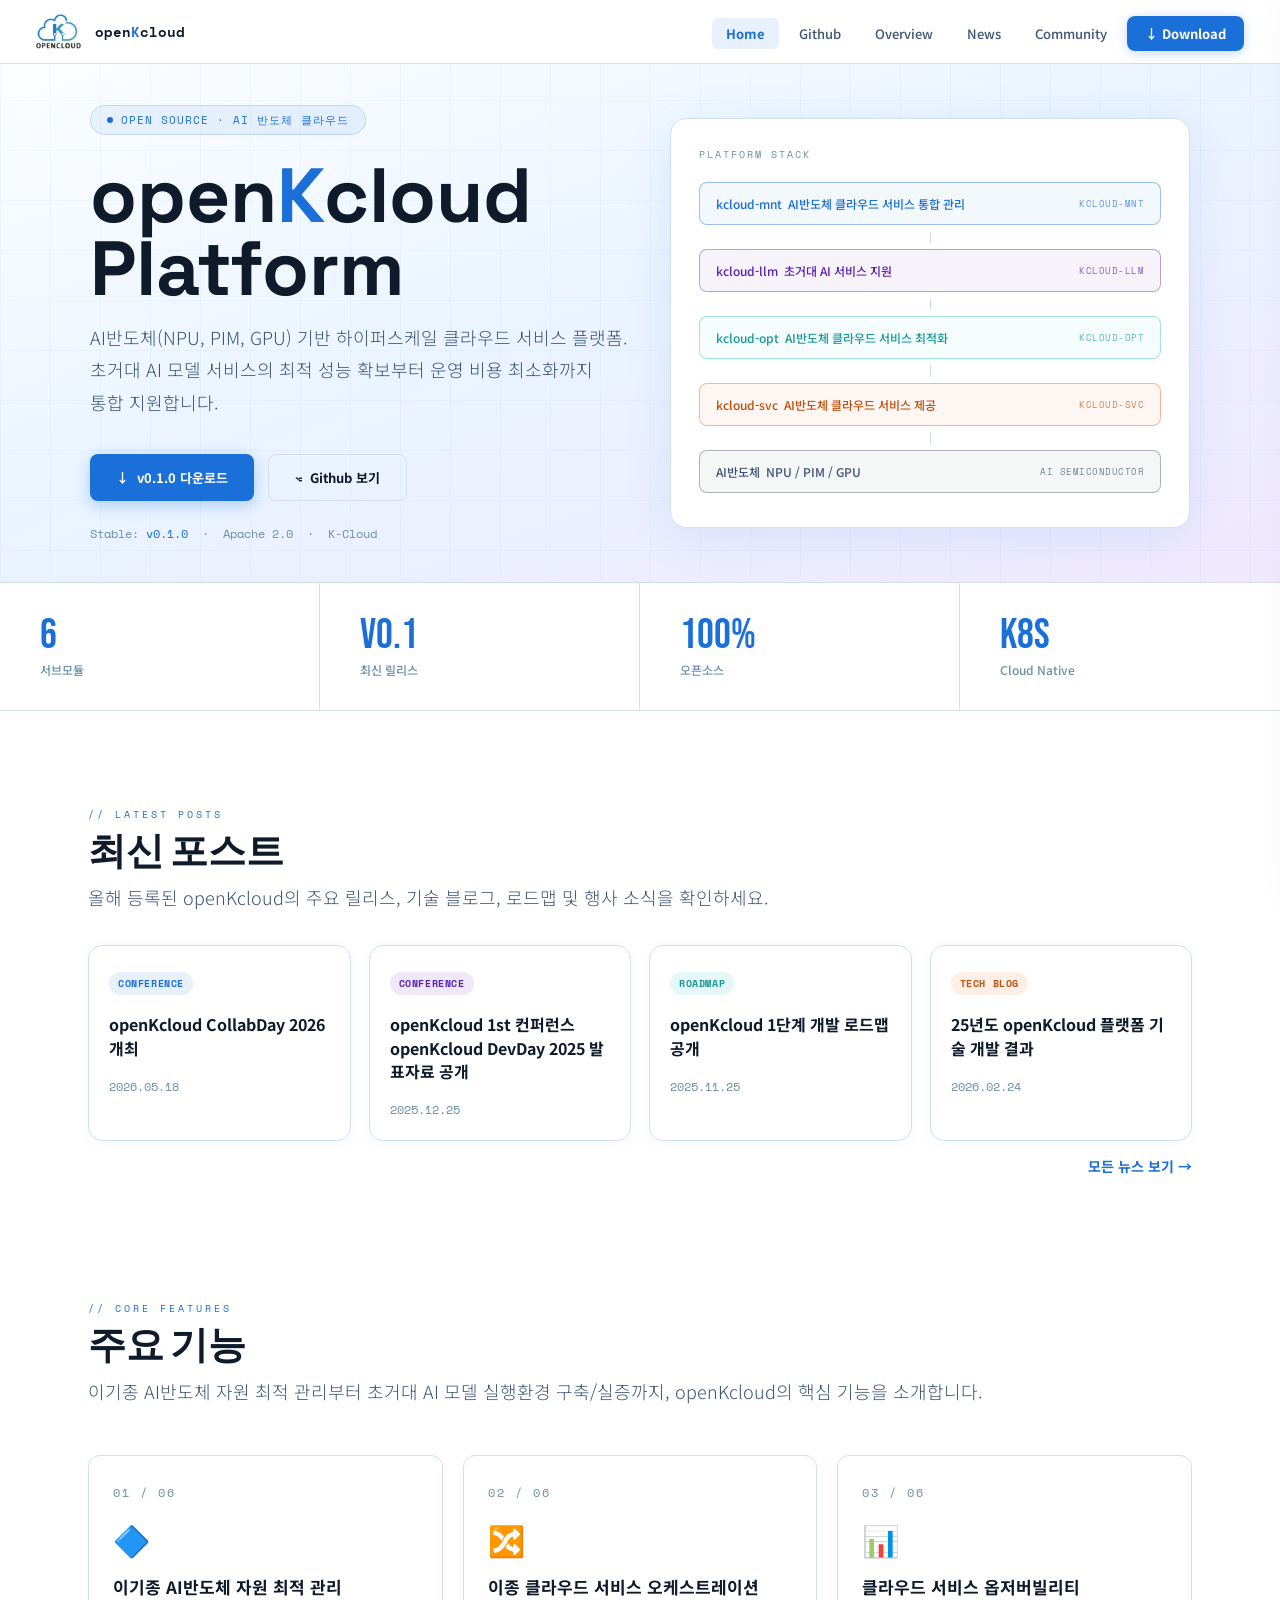
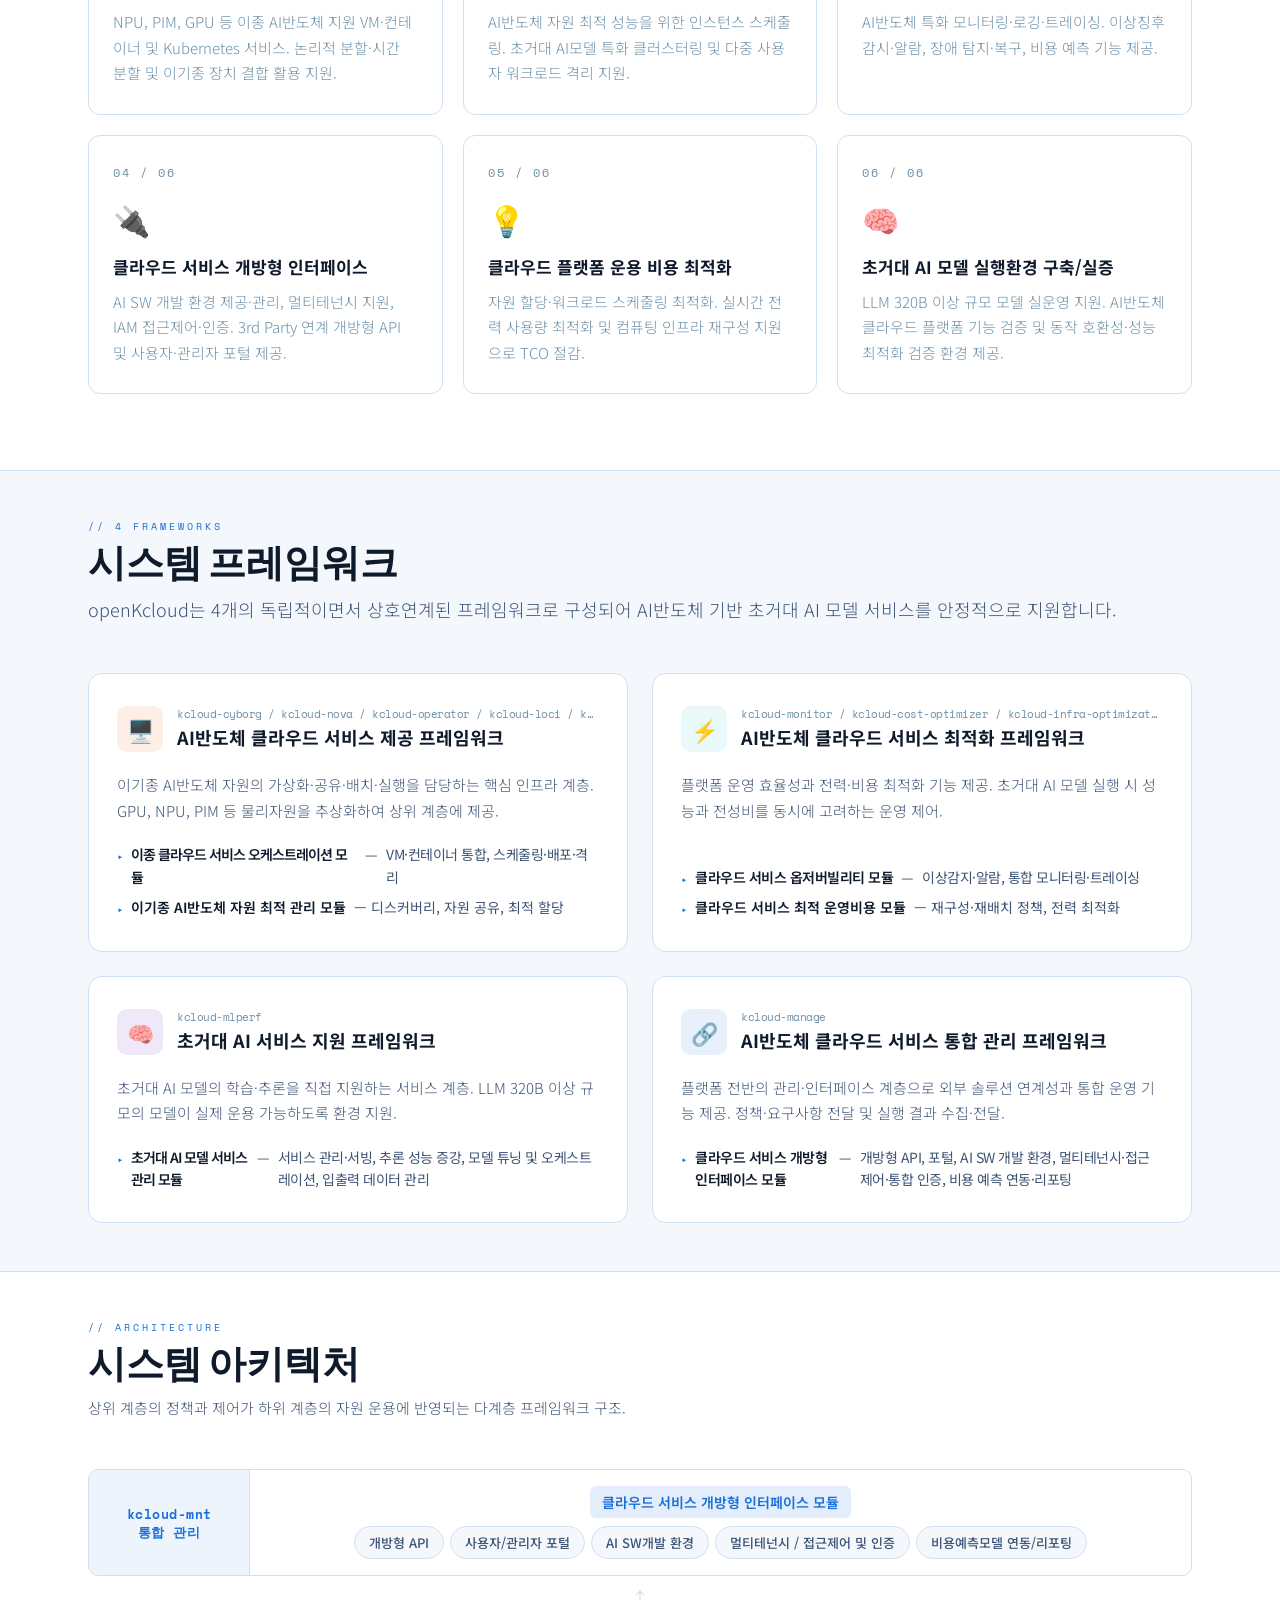
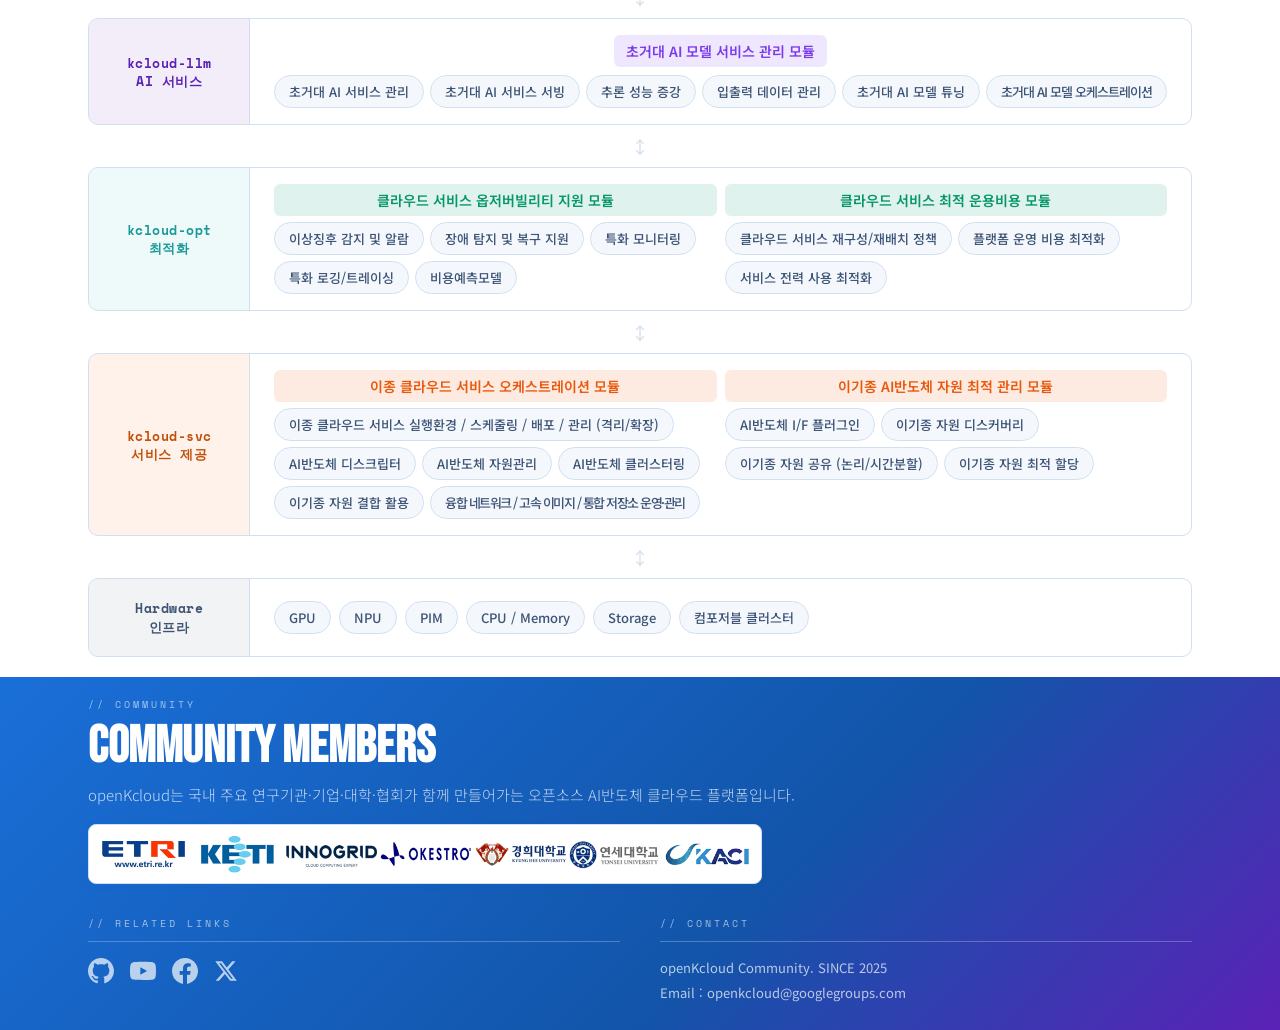
==== index1.html @ 0d25fdd2 "Update Home Latest NEWS" ====
<!DOCTYPE html>
<html lang="ko">
<head>
<meta charset="UTF-8">
<meta name="viewport" content="width=device-width, initial-scale=1.0">
<title>openKcloud Platform – AI반도체 클라우드 플랫폼</title>
<link href="https://fonts.googleapis.com/css2?family=Noto+Sans+KR:wght@300;400;500;700;900&family=Space+Mono:wght@400;700&family=Bebas+Neue&family=Space+Grotesk:wght@700;800&display=swap" rel="stylesheet">
<link rel="stylesheet" href="css/style.css">
</head>
<body>

<!-- NAV -->
<nav>
  <a href="#" class="nav-logo" onclick="showPage('home')">
    <img id="nav-logo-img" src="" alt="openKcloud" style="height:36px;">
    <span class="nav-logo-text" style="margin-left:4px;">open<span>K</span>cloud</span>
  </a>
  <ul class="nav-links">
    <li><a href="#" id="nav-home" class="active" onclick="showPage('home');return false;">Home</a></li>
    <li><a href="#" id="nav-github" onclick="showPage('github');return false;">Github</a></li>
    <li><a href="#" id="nav-overview" onclick="showPage('overview');return false;">Overview</a></li>
    <li><a href="#" id="nav-news" onclick="showPage('news');return false;">News</a></li>
    <li><a href="#" id="nav-community" onclick="showPage('community');return false;">Community</a></li>
    <li><a href="#" id="nav-download" class="nav-download" onclick="showPage('download');return false;">↓ Download</a></li>
  </ul>
</nav>

<!-- ═══════════════════════════════
     HOME PAGE
═══════════════════════════════ -->
<div id="page-home" class="page active">

  <!-- Hero -->
  <section class="hero">
    <div class="hero-inner">
      <div class="hero-content">
        <div class="hero-badge"><span class="badge-dot"></span> Open Source · AI 반도체 클라우드</div>
        <h1 class="hero-title">open<span class="hl">K</span>cloud<br>Platform</h1>
        <p class="hero-sub"><span style="white-space:nowrap;">AI반도체(NPU, PIM, GPU) 기반 하이퍼스케일 클라우드 서비스 플랫폼.</span> <span style="white-space:nowrap;">초거대 AI 모델 서비스의 최적 성능 확보부터 운영 비용 최소화까지</span><br>통합 지원합니다.</p>
        <div class="hero-btns">
          <a href="#" class="btn-primary" onclick="showPage('download');return false;">↓ &nbsp;v0.1.0 다운로드</a>
          <a href="https://github.com/openKcloud" target="_blank" rel="noopener" class="btn-outline">⌥ &nbsp;Github 보기</a>
        </div>
        <p class="hero-version">Stable: <span>v0.1.0</span> &nbsp;·&nbsp; Apache 2.0 &nbsp;·&nbsp; K-Cloud</p>
      </div>
      <div class="hero-visual">
        <div class="hero-diagram">
          <div class="diag-title">PLATFORM STACK</div>
          <div class="diag-layer layer-mnt"><span>kcloud-mnt &nbsp;AI반도체 클라우드 서비스 통합 관리</span><span class="layer-tag">KCLOUD-MNT</span></div>
          <div class="diag-arrow"></div>
          <div class="diag-layer layer-llm"><span>kcloud-llm &nbsp;초거대 AI 서비스 지원</span><span class="layer-tag">KCLOUD-LLM</span></div>
          <div class="diag-arrow"></div>
          <div class="diag-layer layer-opt"><span>kcloud-opt &nbsp;AI반도체 클라우드 서비스 최적화</span><span class="layer-tag">KCLOUD-OPT</span></div>
          <div class="diag-arrow"></div>
          <div class="diag-layer layer-svc"><span>kcloud-svc &nbsp;AI반도체 클라우드 서비스 제공</span><span class="layer-tag">KCLOUD-SVC</span></div>
          <div class="diag-arrow"></div>
          <div class="diag-layer layer-hw"><span>AI반도체 &nbsp;NPU / PIM / GPU</span><span class="layer-tag">AI SEMICONDUCTOR</span></div>
        </div>
      </div>
    </div>
  </section>

  <!-- Stats -->
  <div class="stats-row reveal">
    <div class="stat-cell"><div class="stat-num">6</div><div class="stat-label">서브모듈</div></div>
    <div class="stat-cell"><div class="stat-num">v0.1</div><div class="stat-label">최신 릴리스</div></div>
    <div class="stat-cell"><div class="stat-num">100%</div><div class="stat-label">오픈소스</div></div>
    <div class="stat-cell"><div class="stat-num">K8s</div><div class="stat-label">Cloud Native</div></div>
  </div>
  
 <!-- Latest Posts -->
  <section class="latest-posts-section reveal">
    <div class="section" style="max-width:1200px;margin:0 auto;">
      <span class="section-tag">// Latest Posts</span>
      <h2 class="section-title" style="font-size:clamp(28px,3vw,40px);">최신 포스트</h2>
      <p class="section-desc" style="font-size:18px;">
        올해 등록된 openKcloud의 주요 릴리스, 기술 블로그, 로드맵 및 행사 소식을 확인하세요.
      </p>

      <div class="latest-posts-grid">
        <a href="#" class="latest-post-card" onclick="showPage('news');openNewsDrawer('news-collabday-2026');return false;">
          <div class="latest-post-type release">CONFERENCE</div>
          <div class="latest-post-title">openKcloud CollabDay 2026 개최</div>
          <div class="latest-post-date">2026.05.18</div>
        </a>

        <a href="#" class="latest-post-card" onclick="showPage('news');openNewsDrawer('news-ecosystem-1');return false;">
          <div class="latest-post-type conference">CONFERENCE</div>
          <div class="latest-post-title">openKcloud 1st 컨퍼런스 openKcloud DevDay 2025 발표자료 공개</div>
          <div class="latest-post-date">2025.12.25</div>
        </a>

        <a href="#" class="latest-post-card" onclick="showPage('news');openNewsDrawer('news-roadmap-step1');return false;">
          <div class="latest-post-type roadmap">ROADMAP</div>
          <div class="latest-post-title">openKcloud 1단계 개발 로드맵 공개</div>
          <div class="latest-post-date">2025.11.25</div>
        </a>

        <a href="#" class="latest-post-card" onclick="showPage('news');openNewsDrawer('news-tech-blog');return false;">
          <div class="latest-post-type blog">TECH BLOG</div>
          <div class="latest-post-title">25년도 openKcloud 플랫폼 기술 개발 결과</div>
          <div class="latest-post-date">2026.02.24</div>
        </a>
      </div>

      <div class="latest-posts-more">
        <a href="#" onclick="showPage('news');return false;">모든 뉴스 보기 →</a>
      </div>
    </div>
  </section>

  <!-- Features -->
  <section style="background:#fff; padding:28px 0;">
    <div class="section reveal" style="max-width:1200px;margin:0 auto;">
      <span class="section-tag">// Core Features</span>
      <h2 class="section-title" style="font-size:clamp(28px,3vw,40px);">주요 기능</h2>
      <p class="section-desc" style="font-size:18px;">이기종 AI반도체 자원 최적 관리부터 초거대 AI 모델 실행환경 구축/실증까지, openKcloud의 핵심 기능을 소개합니다.</p>
      <div class="features-grid">
        <div class="feat-card blue">
          <div class="feat-num">01 / 06</div>
          <div class="feat-icon">🔷</div>
          <div class="feat-title">이기종 AI반도체 자원 최적 관리</div>
          <div class="feat-desc">NPU, PIM, GPU 등 이종 AI반도체 지원 VM·컨테이너 및 Kubernetes 서비스. 논리적 분할·시간 분할 및 이기종 장치 결합 활용 지원.</div>
        </div>
        <div class="feat-card purple">
          <div class="feat-num">02 / 06</div>
          <div class="feat-icon">🔀</div>
          <div class="feat-title">이종 클라우드 서비스 오케스트레이션</div>
          <div class="feat-desc">AI반도체 자원 최적 성능을 위한 인스턴스 스케줄링. 초거대 AI모델 특화 클러스터링 및 다중 사용자 워크로드 격리 지원.</div>
        </div>
        <div class="feat-card teal">
          <div class="feat-num">03 / 06</div>
          <div class="feat-icon">📊</div>
          <div class="feat-title">클라우드 서비스 옵저버빌리티</div>
          <div class="feat-desc">AI반도체 특화 모니터링·로깅·트레이싱. 이상징후 감시·알람, 장애 탐지·복구, 비용 예측 기능 제공.</div>
        </div>
        <div class="feat-card orange">
          <div class="feat-num">04 / 06</div>
          <div class="feat-icon">🔌</div>
          <div class="feat-title">클라우드 서비스 개방형 인터페이스</div>
          <div class="feat-desc">AI SW 개발 환경 제공·관리, 멀티테넌시 지원, IAM 접근제어·인증. 3rd Party 연계 개방형 API 및 사용자·관리자 포털 제공.</div>
        </div>
        <div class="feat-card green">
          <div class="feat-num">05 / 06</div>
          <div class="feat-icon">💡</div>
          <div class="feat-title">클라우드 플랫폼 운용 비용 최적화</div>
          <div class="feat-desc">자원 할당·워크로드 스케줄링 최적화. 실시간 전력 사용량 최적화 및 컴퓨팅 인프라 재구성 지원으로 TCO 절감.</div>
        </div>
        <div class="feat-card indigo">
          <div class="feat-num">06 / 06</div>
          <div class="feat-icon">🧠</div>
          <div class="feat-title">초거대 AI 모델 실행환경 구축/실증</div>
          <div class="feat-desc">LLM 320B 이상 규모 모델 실운영 지원. AI반도체 클라우드 플랫폼 기능 검증 및 동작 호환성·성능 최적화 검증 환경 제공.</div>
        </div>
      </div>
    </div>
  </section>

  <!-- Frameworks -->
  <section class="frameworks-section">
    <div class="frameworks-inner">
      <div class="reveal">
        <span class="section-tag">// 4 Frameworks</span>
        <h2 class="section-title" style="font-size:clamp(28px,3vw,40px);">시스템 프레임워크</h2>
        <p class="section-desc" style="font-size:18px;">openKcloud는 4개의 독립적이면서 상호연계된 프레임워크로 구성되어 AI반도체 기반 초거대 AI 모델 서비스를 안정적으로 지원합니다.</p>
      </div>
      <div class="frameworks-grid reveal">
        <div class="fw-card">
          <div class="fw-header">
            <div class="fw-icon-wrap fw-icon-orange">🖥️</div>
            <div>
              <div class="fw-key">kcloud-cyborg / kcloud-nova / kcloud-operator / kcloud-loci / kcloud-requirements</div>
              <div class="fw-title">AI반도체 클라우드 서비스 제공 프레임워크</div>
            </div>
          </div>
          <p class="fw-desc">이기종 AI반도체 자원의 가상화·공유·배치·실행을 담당하는 핵심 인프라 계층. GPU, NPU, PIM 등 물리자원을 추상화하여 상위 계층에 제공.</p>
          <ul class="fw-modules">
            <li><strong style="letter-spacing:-1px;">이종 클라우드 서비스 오케스트레이션 모듈</strong> — <span style="letter-spacing:-0.5px;">VM·컨테이너 통합, 스케줄링·배포·격리</span></li>
            <li><strong>이기종 AI반도체 자원 최적 관리 모듈</strong> — 디스커버리, 자원 공유, 최적 할당</li>
          </ul>
        </div>
        <div class="fw-card">
          <div class="fw-header">
            <div class="fw-icon-wrap fw-icon-teal">⚡</div>
            <div>
              <div class="fw-key">kcloud-monitor / kcloud-cost-optimizer / kcloud-infra-optimization / kcloud-cost-scheduler / kcloud-cost-estimator</div>
              <div class="fw-title">AI반도체 클라우드 서비스 최적화 프레임워크</div>
            </div>
          </div>
          <p class="fw-desc">플랫폼 운영 효율성과 전력·비용 최적화 기능 제공. 초거대 AI 모델 실행 시 성능과 전성비를 동시에 고려하는 운영 제어.</p>
          <ul class="fw-modules">
            <li><strong style="letter-spacing:-0.5px;">클라우드 서비스 옵저버빌리티 모듈</strong> — <span style="letter-spacing:-0.5px;">이상감지·알람, 통합 모니터링·트레이싱</span></li>
            <li><strong>클라우드 서비스 최적 운영비용 모듈</strong> — 재구성·재배치 정책, 전력 최적화</li>
          </ul>
        </div>
        <div class="fw-card">
          <div class="fw-header">
            <div class="fw-icon-wrap fw-icon-purple">🧠</div>
            <div>
              <div class="fw-key">kcloud-mlperf</div>
              <div class="fw-title">초거대 AI 서비스 지원 프레임워크</div>
            </div>
          </div>
          <p class="fw-desc">초거대 AI 모델의 학습·추론을 직접 지원하는 서비스 계층. LLM 320B 이상 규모의 모델이 실제 운용 가능하도록 환경 지원.</p>
          <ul class="fw-modules">
            <li><strong style="letter-spacing:-1px;">초거대 AI 모델 서비스 관리 모듈</strong> — <span style="letter-spacing:-0.5px;">서비스 관리·서빙, 추론 성능 증강, 모델 튜닝 및 오케스트레이션, 입출력 데이터 관리</span></li>
          </ul>
        </div>
        <div class="fw-card">
          <div class="fw-header">
            <div class="fw-icon-wrap fw-icon-blue">🔗</div>
            <div>
              <div class="fw-key">kcloud-manage</div>
              <div class="fw-title">AI반도체 클라우드 서비스 통합 관리 프레임워크</div>
            </div>
          </div>
          <p class="fw-desc">플랫폼 전반의 관리·인터페이스 계층으로 외부 솔루션 연계성과 통합 운영 기능 제공. 정책·요구사항 전달 및 실행 결과 수집·전달.</p>
          <ul class="fw-modules">
            <li><strong style="letter-spacing:-0.5px;">클라우드 서비스 개방형 인터페이스 모듈</strong> — <span style="letter-spacing:-0.5px;">개방형 API, 포털, AI SW 개발 환경, 멀티테넌시·접근 제어·통합 인증, 비용 예측 연동·리포팅</span></li>
          </ul>
        </div>
      </div>
    </div>
  </section>

  <!-- Architecture -->
  <section class="arch-section">
    <div class="arch-inner">
      <div class="reveal">
        <span class="section-tag">// Architecture</span>
        <h2 class="section-title" style="font-size:clamp(28px,3vw,40px);">시스템 아키텍처</h2>
        <p class="section-desc">상위 계층의 정책과 제어가 하위 계층의 자원 운용에 반영되는 다계층 프레임워크 구조.</p>
      </div>
      <div class="arch-flow reveal">

        <!-- kcloud-mnt -->
        <div class="arch-tier">
          <div class="arch-tier-label tier-mnt">kcloud-mnt<br>통합 관리</div>
          <div class="arch-tier-body" style="flex-direction:column; gap:8px;">
            <div style="background:rgba(26,111,216,0.12);border-radius:6px;padding:6px 12px;font-size:14px;font-weight:600;color:var(--primary);text-align:center;">클라우드 서비스 개방형 인터페이스 모듈</div>
            <div style="display:flex;flex-wrap:wrap;gap:6px;">
              <span class="arch-chip">개방형 API</span>
              <span class="arch-chip">사용자/관리자 포털</span>
              <span class="arch-chip">AI SW개발 환경</span>
              <span class="arch-chip">멀티테넌시 / 접근제어 및 인증</span>
              <span class="arch-chip">비용예측모델 연동/리포팅</span>
            </div>
          </div>
        </div>
        <div class="arch-arrow">↕</div>

        <!-- kcloud-llm -->
        <div class="arch-tier">
          <div class="arch-tier-label tier-llm">kcloud-llm<br>AI 서비스</div>
          <div class="arch-tier-body" style="flex-direction:column; gap:8px;">
            <div style="background:rgba(124,58,237,0.12);border-radius:6px;padding:6px 12px;font-size:14px;font-weight:600;color:#7c3aed;text-align:center;">초거대 AI 모델 서비스 관리 모듈</div>
            <div style="display:flex;flex-wrap:wrap;gap:6px;">
              <span class="arch-chip">초거대 AI 서비스 관리</span>
              <span class="arch-chip">초거대 AI 서비스 서빙</span>
              <span class="arch-chip">추론 성능 증강</span>
              <span class="arch-chip">입출력 데이터 관리</span>
              <span class="arch-chip">초거대 AI 모델 튜닝</span>
              <span class="arch-chip" style="letter-spacing:-1px;">초거대 AI 모델 오케스트레이션</span>
            </div>
          </div>
        </div>
        <div class="arch-arrow">↕</div>

        <!-- kcloud-opt -->
        <div class="arch-tier">
          <div class="arch-tier-label tier-opt">kcloud-opt<br>최적화</div>
          <div class="arch-tier-body" style="flex-direction:column; gap:8px;">
            <div style="display:flex;gap:8px;width:100%;">
              <div style="flex:1;display:flex;flex-direction:column;gap:6px;">
                <div style="background:rgba(5,150,105,0.12);border-radius:6px;padding:6px 12px;font-size:14px;font-weight:600;color:#059669;text-align:center;">클라우드 서비스 옵저버빌리티 지원 모듈</div>
                <div style="display:flex;flex-wrap:wrap;gap:6px;">
                  <span class="arch-chip">이상징후 감지 및 알람</span>
                  <span class="arch-chip">장애 탐지 및 복구 지원</span>
                  <span class="arch-chip">특화 모니터링</span>
                  <span class="arch-chip">특화 로깅/트레이싱</span>
                  <span class="arch-chip">비용예측모델</span>
                </div>
              </div>
              <div style="flex:1;display:flex;flex-direction:column;gap:6px;">
                <div style="background:rgba(5,150,105,0.12);border-radius:6px;padding:6px 12px;font-size:14px;font-weight:600;color:#059669;text-align:center;">클라우드 서비스 최적 운용비용 모듈</div>
                <div style="display:flex;flex-wrap:wrap;gap:6px;">
                  <span class="arch-chip">클라우드 서비스 재구성/재배치 정책</span>
                  <span class="arch-chip">플랫폼 운영 비용 최적화</span>
                  <span class="arch-chip">서비스 전력 사용 최적화</span>
                </div>
              </div>
            </div>
          </div>
        </div>
        <div class="arch-arrow">↕</div>

        <!-- kcloud-svc -->
        <div class="arch-tier">
          <div class="arch-tier-label tier-svc">kcloud-svc<br>서비스 제공</div>
          <div class="arch-tier-body" style="flex-direction:column; gap:8px;">
            <div style="display:flex;gap:8px;width:100%;">
              <div style="flex:1;display:flex;flex-direction:column;gap:6px;">
                <div style="background:rgba(234,88,12,0.12);border-radius:6px;padding:6px 12px;font-size:14px;font-weight:600;color:#ea580c;text-align:center;">이종 클라우드 서비스 오케스트레이션 모듈</div>
                <div style="display:flex;flex-wrap:wrap;gap:6px;">
                  <span class="arch-chip">이종 클라우드 서비스 실행환경 / 스케줄링 / 배포 / 관리 (격리/확장)</span>
                  <span class="arch-chip">AI반도체 디스크립터</span>
                  <span class="arch-chip">AI반도체 자원관리</span>
                  <span class="arch-chip">AI반도체 클러스터링</span>
                  <span class="arch-chip">이기종 자원 결합 활용</span>
                  <span class="arch-chip" style="letter-spacing:-1.5px;">융합 네트워크 / 고속 이미지 / 통합 저장소 운영·관리</span>
                </div>
              </div>
              <div style="flex:1;display:flex;flex-direction:column;gap:6px;">
                <div style="background:rgba(234,88,12,0.12);border-radius:6px;padding:6px 12px;font-size:14px;font-weight:600;color:#ea580c;text-align:center;">이기종 AI반도체 자원 최적 관리 모듈</div>
                <div style="display:flex;flex-wrap:wrap;gap:6px;">
                  <span class="arch-chip">AI반도체 I/F 플러그인</span>
                  <span class="arch-chip">이기종 자원 디스커버리</span>
                  <span class="arch-chip">이기종 자원 공유 (논리/시간분할)</span>
                  <span class="arch-chip">이기종 자원 최적 할당</span>
                </div>
              </div>
            </div>
          </div>
        </div>
        <div class="arch-arrow">↕</div>

        <!-- Hardware -->
        <div class="arch-tier">
          <div class="arch-tier-label tier-hw">Hardware<br>인프라</div>
          <div class="arch-tier-body">
            <span class="arch-chip">GPU</span><span class="arch-chip">NPU</span>
            <span class="arch-chip">PIM</span><span class="arch-chip">CPU / Memory</span>
            <span class="arch-chip">Storage</span><span class="arch-chip">컴포저블 클러스터</span>
          </div>
        </div>

      </div>
    </div>
  </section>

  <!-- Scope -->
  <section class="scope-section">
    <div class="scope-inner">
      <div class="reveal">
        <span class="section-tag">// Community</span>
        <h2 class="section-title" style="color:#fff;">COMMUNITY MEMBERS</h2>
        <p class="section-desc" style="white-space:nowrap;">openKcloud는 국내 주요 연구기관·기업·대학·협회가 함께 만들어가는 오픈소스 AI반도체 클라우드 플랫폼입니다.</p>
      </div>
      <div class="reveal" style="margin-top:16px;display:grid;grid-template-columns:repeat(4,1fr);gap:20px;">
        <div style="background:#fff;border:1px solid var(--border);border-radius:8px;padding:4px 8px;box-shadow:0 1px 8px rgba(26,111,216,0.05);display:flex;align-items:center;justify-content:center;height:60px;">
          <img src="images/logo2.png" style="height:40px;width:auto;object-fit:contain;">
        </div> 
      </div>

      <!-- Related Links & Contact -->
      <div class="reveal" style="margin-top:16px;display:grid;grid-template-columns:1fr 1fr;gap:40px;padding-top:16px;">
        <!-- Related Links -->
        <div>
          <div style="font-family:'Space Mono',monospace;font-size:10px;font-weight:400;color:rgba(255,255,255,0.6);letter-spacing:3px;text-transform:uppercase;margin-bottom:12px;padding-bottom:10px;border-bottom:1px solid rgba(255,255,255,0.25);">// Related Links</div>
          <div style="display:flex;gap:16px;margin-top:16px;align-items:center;">
            <!-- GitHub -->
            <a href="https://github.com/openKcloud" target="_blank" style="color:rgba(255,255,255,0.7);transition:color 0.2s;" onmouseover="this.style.color='#fff'" onmouseout="this.style.color='rgba(255,255,255,0.7)'">
              <svg width="26" height="26" viewBox="0 0 24 24" fill="currentColor"><path d="M12 0C5.37 0 0 5.37 0 12c0 5.31 3.435 9.795 8.205 11.385.6.105.825-.255.825-.57 0-.285-.015-1.23-.015-2.235-3.015.555-3.795-.735-4.035-1.41-.135-.345-.72-1.41-1.23-1.695-.42-.225-1.02-.78-.015-.795.945-.015 1.62.87 1.845 1.23 1.08 1.815 2.805 1.305 3.495.99.105-.78.42-1.305.765-1.605-2.67-.3-5.46-1.335-5.46-5.925 0-1.305.465-2.385 1.23-3.225-.12-.3-.54-1.53.12-3.18 0 0 1.005-.315 3.3 1.23.96-.27 1.98-.405 3-.405s2.04.135 3 .405c2.295-1.56 3.3-1.23 3.3-1.23.66 1.65.24 2.88.12 3.18.765.84 1.23 1.905 1.23 3.225 0 4.605-2.805 5.625-5.475 5.925.435.375.81 1.095.81 2.22 0 1.605-.015 2.895-.015 3.3 0 .315.225.69.825.57A12.02 12.02 0 0024 12c0-6.63-5.37-12-12-12z"/></svg>
            </a>
            <!-- YouTube -->
            <a href="https://www.youtube.com/@openKcloud" target="_blank" style="color:rgba(255,255,255,0.7);transition:color 0.2s;" onmouseover="this.style.color='#fff'" onmouseout="this.style.color='rgba(255,255,255,0.7)'">
              <svg width="26" height="26" viewBox="0 0 24 24" fill="currentColor"><path d="M23.498 6.186a3.016 3.016 0 00-2.122-2.136C19.505 3.545 12 3.545 12 3.545s-7.505 0-9.377.505A3.017 3.017 0 00.502 6.186C0 8.07 0 12 0 12s0 3.93.502 5.814a3.016 3.016 0 002.122 2.136c1.871.505 9.376.505 9.376.505s7.505 0 9.377-.505a3.015 3.015 0 002.122-2.136C24 15.93 24 12 24 12s0-3.93-.502-5.814zM9.545 15.568V8.432L15.818 12l-6.273 3.568z"/></svg>
            </a>
            <!-- Facebook -->
            <a href="https://www.facebook.com" target="_blank" style="color:rgba(255,255,255,0.7);transition:color 0.2s;" onmouseover="this.style.color='#fff'" onmouseout="this.style.color='rgba(255,255,255,0.7)'">
              <svg width="26" height="26" viewBox="0 0 24 24" fill="currentColor"><path d="M24 12.073c0-6.627-5.373-12-12-12s-12 5.373-12 12c0 5.99 4.388 10.954 10.125 11.854v-8.385H7.078v-3.47h3.047V9.43c0-3.007 1.792-4.669 4.533-4.669 1.312 0 2.686.235 2.686.235v2.953H15.83c-1.491 0-1.956.925-1.956 1.874v2.25h3.328l-.532 3.47h-2.796v8.385C19.612 23.027 24 18.062 24 12.073z"/></svg>
            </a>
            <!-- Twitter/X -->
            <a href="https://twitter.com" target="_blank" style="color:rgba(255,255,255,0.7);transition:color 0.2s;" onmouseover="this.style.color='#fff'" onmouseout="this.style.color='rgba(255,255,255,0.7)'">
              <svg width="24" height="24" viewBox="0 0 24 24" fill="currentColor"><path d="M18.244 2.25h3.308l-7.227 8.26 8.502 11.24H16.17l-5.214-6.817L4.99 21.75H1.68l7.73-8.835L1.254 2.25H8.08l4.713 6.231zm-1.161 17.52h1.833L7.084 4.126H5.117z"/></svg>
            </a>
            <!-- Slack -->
            <!--
            <a href="https://www.slack.com" target="_blank" style="color:rgba(255,255,255,0.7);transition:color 0.2s;" onmouseover="this.style.color='#fff'" onmouseout="this.style.color='rgba(255,255,255,0.7)'">
              <svg width="26" height="26" viewBox="0 0 24 24" fill="currentColor"><path d="M5.042 15.165a2.528 2.528 0 01-2.52 2.523A2.528 2.528 0 010 15.165a2.527 2.527 0 012.522-2.52h2.52v2.52zM6.313 15.165a2.527 2.527 0 012.521-2.52 2.527 2.527 0 012.521 2.52v6.313A2.528 2.528 0 018.834 24a2.528 2.528 0 01-2.521-2.522v-6.313zM8.834 5.042a2.528 2.528 0 01-2.521-2.52A2.528 2.528 0 018.834 0a2.528 2.528 0 012.521 2.522v2.52H8.834zM8.834 6.313a2.528 2.528 0 012.521 2.521 2.528 2.528 0 01-2.521 2.521H2.522A2.528 2.528 0 010 8.834a2.528 2.528 0 012.522-2.521h6.312zM18.956 8.834a2.528 2.528 0 012.522-2.521A2.528 2.528 0 0124 8.834a2.528 2.528 0 01-2.522 2.521h-2.522V8.834zM17.688 8.834a2.528 2.528 0 01-2.523 2.521 2.527 2.527 0 01-2.52-2.521V2.522A2.527 2.527 0 0115.165 0a2.528 2.528 0 012.523 2.522v6.312zM15.165 18.956a2.528 2.528 0 012.523 2.522A2.528 2.528 0 0115.165 24a2.527 2.527 0 01-2.52-2.522v-2.522h2.52zM15.165 17.688a2.527 2.527 0 01-2.52-2.523 2.526 2.526 0 012.52-2.52h6.313A2.527 2.527 0 0124 15.165a2.528 2.528 0 01-2.522 2.523h-6.313z"/></svg>
            </a>
            -->
          </div>
        </div>
        <!-- Contact -->
        <div>
          <div style="font-family:'Space Mono',monospace;font-size:10px;font-weight:400;color:rgba(255,255,255,0.6);letter-spacing:3px;text-transform:uppercase;margin-bottom:12px;padding-bottom:10px;border-bottom:1px solid rgba(255,255,255,0.25);">// Contact</div>
          <div style="margin-top:16px;display:flex;flex-direction:column;gap:6px;">
            <div style="font-size:13px;color:rgba(255,255,255,0.7);">openKcloud Community. SINCE 2025</div>
            <div style="font-size:13px;color:rgba(255,255,255,0.7);">Email : <a href="mailto:openkcloud@googlegroups.com" style="color:rgba(255,255,255,0.7);text-decoration:none;transition:color 0.2s;" onmouseover="this.style.color='#fff'" onmouseout="this.style.color='rgba(255,255,255,0.7)'">openkcloud@googlegroups.com</a></div>
          </div>
        </div>
      </div>

    </div>
  </section>

</div><!-- /page-home -->


<!-- ═══════════════════════════════
     OVERVIEW PAGE
═══════════════════════════════ -->
<div id="page-overview" class="page">
  <div class="docs-layout">
    <!-- Sidebar -->
    <aside class="docs-sidebar">
      <div class="sidebar-ver">
        <span class="sidebar-ver-label">DOCS VERSION</span>
        <span class="ver-pill">v0.1.0</span>
      </div>
      <div class="nav-group">
        <div class="nav-group-hdr" onclick="toggleGroup(this)">🚀 시작하기<span class="chevron">▾</span></div>
        <div class="nav-group-items" style="max-height:300px">
          <a class="nav-item active" onclick="setDoc(this,'doc-intro')">소개</a>
        <!--
          <a class="nav-item" onclick="setDoc(this,'doc-install')">설치 <span class="item-badge badge-new ml">GUIDE</span></a>
          <a class="nav-item" onclick="setDoc(this,'doc-quick')">빠른 실행</a>
        -->  
          <a class="nav-item" onclick="setDoc(this,'doc-release')">릴리스 노트 </a> 
          <!-- <span class="item-badge badge-new">NEW</span></a> -->
        </div>
      </div>
      <div class="nav-divider"></div>
      <div class="nav-group">
        <div class="nav-group-hdr" onclick="toggleGroup(this)">🏗️ 아키텍처<span class="chevron">▾</span></div>
        <div class="nav-group-items" style="max-height:300px">
          <a class="nav-item" onclick="setDoc(this,'doc-arch')">전체 구조</a>
          <a class="nav-item" onclick="setDoc(this,'doc-platform-layer')">플랫폼 레이어</a>          
        <!--  
          <a class="nav-item" onclick="setDoc(this,'doc-deploy')">배포 모델</a>
          <a class="nav-item" onclick="setDoc(this,'doc-network')">네트워크 구성</a>
        -->
        </div>
      </div>
      <div class="nav-divider"></div>
      <div class="nav-group">
        <div class="nav-group-hdr" onclick="toggleGroup(this)">🔷 클라우드 서비스 제공<span class="chevron">▾</span></div>
        <div class="nav-group-items" style="max-height:300px">
          <a class="nav-item" onclick="setDoc(this,'doc-kcloud-svc')">kcloud-svc 개요</a>
        <!--  
          <a class="nav-item" onclick="setDoc(this,'doc-kcloud-svc')">AI반도체 드라이버</a>
          <a class="nav-item" onclick="setDoc(this,'doc-kcloud-svc')">kcloud-operator <span class="item-badge badge-new">NEW</span></a>
          <a class="nav-item" onclick="setDoc(this,'doc-kcloud-svc')">kcloud-cyborg</a>
        -->
        </div>
      </div>
      <div class="nav-divider"></div>
      <div class="nav-group">
        <div class="nav-group-hdr" onclick="toggleGroup(this)">⚡ 서비스 최적화 운용<span class="chevron">▾</span></div>
        <div class="nav-group-items" style="max-height:300px">
          <a class="nav-item" onclick="setDoc(this,'doc-kcloud-opt')">kcloud-opt 개요</a>
          <!--
          <a class="nav-sub" onclick="setDoc(this,'doc-kcloud-opt')">kcloud-cost-optimizer</a>
          <a class="nav-sub" onclick="setDoc(this,'doc-kcloud-opt')">모니터링 &amp; 옵저버빌리티</a>
          <a class="nav-sub" onclick="setDoc(this,'doc-kcloud-opt')">Prometheus 연동</a>
          <a class="nav-sub" onclick="setDoc(this,'doc-kcloud-opt')">Grafana 대시보드</a>
          -->
        </div>
      </div>
      <div class="nav-divider"></div>
      <div class="nav-group">
        <div class="nav-group-hdr" onclick="toggleGroup(this)">🧠 초거대 AI 모델 서비스<span class="chevron">▾</span></div>
        <div class="nav-group-items" style="max-height:300px">
          <a class="nav-item" onclick="setDoc(this,'doc-kcloud-llm')">kcloud-llm 개요</a>
          <!--
          <a class="nav-sub" onclick="setDoc(this,'doc-kcloud-llm')">MLPerf 벤치마크</a>
          <a class="nav-sub" onclick="setDoc(this,'doc-kcloud-llm')">성능 측정 파이프라인 <span class="item-badge badge-wip">WIP</span></a>
          <a class="nav-sub" onclick="setDoc(this,'doc-kcloud-llm')">kcloud-cyborg 연동</a>
        -->
        </div>
      </div>
      <div class="nav-divider"></div>
      <div class="nav-group">
        <div class="nav-group-hdr" onclick="toggleGroup(this)">📊 서비스 통합 관리<span class="chevron">▾</span></div>
        <div class="nav-group-items" style="max-height:300px">
          <a class="nav-item" onclick="setDoc(this,'doc-kcloud-mnt')">kcloud-mnt 개요</a>
          <!--
          <a class="nav-sub" onclick="setDoc(this,'doc-bench')">성능 지표</a>
          <a class="nav-sub" onclick="setDoc(this,'doc-bench')">비교 분석</a>
          -->
        </div>
      </div>
      <!--
      <div class="nav-divider"></div>
      <div class="nav-group">
        <div class="nav-group-hdr" onclick="toggleGroup(this)">🛠️ 기여 &amp; 개발<span class="chevron">▾</span></div>
        <div class="nav-group-items" style="max-height:300px">
          <a class="nav-item" onclick="setDoc(this,'doc-contrib')">컨트리뷰터 가이드</a>
          <a class="nav-item" onclick="setDoc(this,'doc-contrib')">빌드 환경 설정</a>
          <a class="nav-item" onclick="setDoc(this,'doc-contrib')">이슈 &amp; PR 가이드</a>
          <a class="nav-item" onclick="setDoc(this,'doc-contrib')">로드맵</a>
          
        </div>
      </div>
      --> 
    </aside>

    <!-- Main content -->
    <div class="docs-main">
      <div class="docs-content">

        <!-- doc-intro -->
        <div id="doc-intro" class="doc-section-content">
          <!--  
          <nav class="breadcrumb"><a href="#" onclick="showPage('home');return false;">Home</a><span class="sep">/</span><a href="#" onclick="showPage('overview');return false;">Docs</a><span class="sep">/</span><span>소개</span></nav>
          -->
          <span class="page-tag-doc">// 시작하기 · 01</span>
          <h1 class="page-title-doc">소개</h1>
          <p class="page-lead">openKcloud Platform — 국산 AI반도체 기반 오픈소스 클라우드 서비스 플랫폼</p>
          <div class="page-header-sep"></div>

          <div class="info-box"><p>openKcloud는 고성능·저전력의 초거대 AI 모델 서비스를 안정적으로 제공하기 위하여, AI반도체(NPU, PIM, GPU 등)를 활용한 최적화된 클라우드 서비스 플랫폼 기술을 제공하는 것을 목표로 합니다. 특히, 최적 성능 확보와 운용비용 최소화를 동시에 달성할 수 있는 AI반도체 기반 클라우드 인프라 및 플랫폼 기술 개발이 핵심 범위입니다.</p></div>

          <h2 class="doc-h2">프로젝트 개요</h2>
          <p class="doc-p">openKcloud는 국내 AI반도체(NPU/GPU/PIM) 생태계를 위한 오픈소스 클라우드 플랫폼입니다. 퍼블릭·프라이빗 클라우드를 통합한 하이브리드 구조 위에 다계층 프레임워크로 설계되어 있으며, 이종 AI반도체 자원 기반의 VM·컨테이너 서비스를 통합 제공하는 AI반도체 중심 클라우드 플랫폼을 구현합니다.</p>
          <p class="doc-p">K-클라우드 사업을 통해 확보된 이종 AI반도체 가상화 기술, 자원 분해·풀링 기술, AI반도체 라이브러리 등을 통합 적용하며, 대중적인 초거대 AI 모델을 실제 운영 환경에서 구동함으로써 플랫폼 기능과 성능을 종합적으로 검증합니다.</p>

          <div class="overview-cards">
            <div class="ov-card"><div class="ov-card-icon">🔷</div><div class="ov-card-title">AI반도체 클라우드 서비스 제공</div><div class="ov-card-desc">이기종 AI반도체(GPU, NPU, PIM 등)자원 가상화·공유·할당 기반 이종 최적 클라우드 서비스 제공 </div></div>
            <div class="ov-card"><div class="ov-card-icon">💡</div><div class="ov-card-title">클라우드 서비스 최적화 운용 </div><div class="ov-card-desc">플랫폼 운영 효율성, 전력·비용 최적화 기능기반 고성능·저전력 초거대 AI 서비스 지원</div></div>
            <div class="ov-card"><div class="ov-card-icon">🧠</div><div class="ov-card-title">초거대 AI 모델 서비스 지원</div><div class="ov-card-desc">초거대 AI 모델의 학습 및 추론 실행 지원, LLM 320B+ AI 모델 실행 환경 지원</div></div>
            <div class="ov-card"><div class="ov-card-icon">📊</div><div class="ov-card-title">클라우드 서비스 통합 관리</div><div class="ov-card-desc">플랫폼 전반의 관리 및 인터페이스 계층으로 외부 솔루션의 연계성과 통합 운영 기능 제공</div></div>
          </div>

          <h2 class="doc-h2">시스템 특징</h2>
          <ul class="doc-ul">
            <li><strong>이기종 AI반도체 자원 최적 관리</strong> — NPU, PIM 등 VM·컨테이너·K8s 서비스, 논리적·시간 분할, 이기종 장치 결합</li>
            <li><strong>이종 클라우드 서비스 오케스트레이션</strong> — 인스턴스 스케줄링, AI모델 특화 클러스터링, 워크로드 격리</li>
            <li><strong>클라우드 서비스 옵저버빌리티</strong> — AI반도체 특화 모니터링·로깅·트레이싱, 이상징후 감시·알람</li>
            <li><strong>클라우드 서비스 개방형 인터페이스</strong> — AI SW 개발환경, 멀티테넌시, IAM, 포털, 3rd Party 개방형 API</li>
            <li><strong>클라우드 플랫폼 운용 비용 최적화</strong> — 자원 할당·스케줄링 결정, 전력 최적화, 컴퓨팅 인프라 재구성</li>
            <li><strong>초거대 AI 모델 실행환경 구축/실증</strong> — 플랫폼 기능·호환성·성능 최적화 검증</li>
          </ul>

          <div class="doc-nav">
            <a href="#" class="doc-nav-btn prev" onclick="showPage('home');return false;"><span class="doc-nav-label">← 이전</span><span class="doc-nav-title">홈으로</span></a>
            <a href="#" class="doc-nav-btn next" onclick="setDoc(document.querySelector('.nav-item:nth-child(2)'),'doc-release');return false;"><span class="doc-nav-label">다음 →</span><span class="doc-nav-title">릴리스 노트</span></a>
          </div>
        </div>

        <!-- doc-release -->

        <div id="doc-release" class="doc-section-content" style="display:none">
          <!--
          <nav class="breadcrumb"><a href="#" onclick="showPage('home');return false;">Home</a><span class="sep">/</span><a href="#" onclick="showPage('overview');return false;">Docs</a><span class="sep">/</span><span>릴리스 노트</span></nav>
          -->
          <span class="page-tag-doc">// 시작하기 · 02</span>
          <h1 class="page-title-doc">릴리스 노트</h1>
          <p class="page-lead">openKcloud Platform 버전별 변경 사항 및 업그레이드 가이드</p>
          <div class="page-header-sep"></div>

          <div class="info-box" style="background:rgba(26,111,216,0.06);border-left:3px solid var(--primary);">
            <p>📌 &nbsp;최신 릴리스는 <strong>v0.1.0</strong> (2025-11-27)입니다. 아래 릴리스 노트에서 전체 변경 사항을 확인하세요. 업그레이드 전 <strong>Breaking Changes</strong> 항목을 반드시 검토하시기 바랍니다.</p>
          </div>
          <!-- ── Upcoming: v0.2.0 ── -->
          <div style="margin-top:48px;padding-top:32px;border-top:1px solid var(--border);">
            <div style="display:flex;align-items:center;gap:14px;margin-bottom:6px;">
              <h2 class="doc-h2" style="margin:0;">v0.1.5</h2>
              <span style="font-family:'Space Mono',monospace;font-size:10px;background:var(--surface2);color:var(--text-muted);padding:3px 10px;border-radius:100px;">UPCOMING · 2026 Q2</span>
            </div>
            <p style="font-size:13px;color:var(--text-muted);font-family:'Space Mono',monospace;margin-bottom:20px;">예정 릴리스 — 2026-07 (예정)</p>
            <p class="doc-p">v0.1.5에서는 각 모듈별 기능 추가가 진행될 예정이며 다수 NPU 연동 제공이 주요 변경으로 포함될 예정입니다</p>
            <!---
            <ul class="doc-ul">
              <li><strong>kcloud-svc</strong>: NPU/PIM 자원 결합(Resource Fusion) 정식 지원</li>
              <li><strong>kcloud-opt</strong>: kcloud-cost-scheduler v2 — NPU/PIM 비용 모델 추가</li>
              <li><strong>kcloud-llm</strong>: LLM 성능 측정 파이프라인 정식 릴리스 및 MLPerf 결과 공개</li>
              <li><strong>kcloud-mnt</strong>: 멀티클러스터 연합 관리 UI 및 API 지원</li>
              <li>OpenStack 기반 클라우드 환경 연동 지원 (실험적)</li>
            </ul>
            <a href="#" onclick="switchComm(document.querySelector('.comm-tab:nth-child(1)'),'comm-forum');showPage('community');return false;" style="display:inline-flex;align-items:center;gap:6px;font-size:13px;font-weight:600;color:var(--primary);text-decoration:none;margin-top:8px;">
              📋 &nbsp;2025 Q2 로드맵 전체 보기 →
            </a>
          -->
          </div>
          <!-- ── v0.1.0 ── -->
          <div style="margin-top:40px;">
            <div style="display:flex;align-items:center;gap:14px;margin-bottom:6px;">
              <h2 class="doc-h2" style="margin:0;">v0.1.0</h2>
              <span style="font-family:'Space Mono',monospace;font-size:10px;background:var(--primary);color:#fff;padding:3px 10px;border-radius:100px;letter-spacing:0.5px;">LATEST</span>
              <span style="font-family:'Space Mono',monospace;font-size:10px;background:var(--surface2);color:var(--text-muted);padding:3px 10px;border-radius:100px;">INITIAL RELEASE</span>
            </div>
            <p style="font-size:13px;color:var(--text-muted);font-family:'Space Mono',monospace;margin-bottom:24px;">2025-11-27 &nbsp;·&nbsp; openKcloud Community</p>

            <p class="doc-p">openKcloud v0.1.0은 AI반도체 클라우드 플랫폼의 첫 번째 공식 오픈소스 릴리스입니다. 4개의 핵심 프레임워크(kcloud-svc, kcloud-opt, kcloud-llm, kcloud-mnt)들을 구성하는 일부 모듈들이 공개되었으며, 국산 AI반도체(NPU/GPU/PIM) 기반 이종 클라우드 서비스 환경의 기반을 제공합니다.</p>

            <!-- New Features -->
            <h3 style="font-size:15px;font-weight:700;color:var(--text);margin:28px 0 12px;display:flex;align-items:center;gap:8px;">
              <span style="width:8px;height:8px;border-radius:50%;background:#16a34a;flex-shrink:0;display:inline-block;"></span>
              신규 기능 (New Features)
            </h3>

            <div style="background:#f8fffe;border:1px solid #d1f0e8;border-radius:10px;padding:20px 24px;margin-bottom:16px;">
              <div style="font-family:'Space Mono',monospace;font-size:11px;color:#1a9999;font-weight:700;margin-bottom:10px;letter-spacing:0.5px;">🔷 kcloud-svc — AI반도체 클라우드 서비스 제공 프레임워크</div>
              <ul class="doc-ul" style="margin:0;">
                <li>이종 AI반도체(GPU, NPU) 디스커버리 및 자원 관리 기능 최초 제공</li>
                <li>VM기반 AI반도체 서비스 실행 환경 제공 (<strong>kcloud-nova</strong> 초기 릴리스)</li>
                <li>AI반도체 I/F 플러그인 구조 지원 — NPU 드라이버 플러그인 연동 기능 포함</li>
                <li><strong>kcloud-operator</strong> 초기 릴리스: Kubernetes 기반 AI반도체 자원 오케스트레이션</li>
                <li><strong>kcloud-cyborg</strong> 초기 릴리스: Openstack 기반 AI반도체 자원 오케스트레이션</li>
                <li>AI반도체 클러스터링 및 자원 결합 활용 기능 (실험적 지원)</li>
                <li>워크로드 기반 자원 최적 할당 스케줄러</li>
              </ul>
            </div>

            <div style="background:#fdf8ff;border:1px solid #e2d4f8;border-radius:10px;padding:20px 24px;margin-bottom:16px;">
              <div style="font-family:'Space Mono',monospace;font-size:11px;color:#5b21b6;font-weight:700;margin-bottom:10px;letter-spacing:0.5px;">⚡ kcloud-opt — AI반도체 클라우드 서비스 최적화 프레임워크</div>
              <ul class="doc-ul" style="margin:0;">
                <li><strong>kcloud-monitor</strong> 초기 릴리스: AI반도체 특화 메트릭 수집 및 Prometheus 연동</li>
                <li>Grafana 대시보드 템플릿 제공 — GPU/NPU/PIM 사용률, 온도, 전력 시각화</li>
                <li>이상 징후 감지 및 알람 기능 (Alertmanager 연동)</li>
                <li><strong>kcloud-cost-optimizer</strong> 초기 릴리스: 비용 예측 모델 기반 분석 및 보고</li>
                <li>서비스 전력 사용 최적화 정책 엔진 (DVFS 기반 프리셋 제공)</li>
                <li>통합 로그 및 분산 트레이싱 지원 (OpenTelemetry 호환)</li>
              </ul>
            </div>

            <div style="background:#fff8f4;border:1px solid #ffd8c0;border-radius:10px;padding:20px 24px;margin-bottom:16px;">
              <div style="font-family:'Space Mono',monospace;font-size:11px;color:#c2500a;font-weight:700;margin-bottom:10px;letter-spacing:0.5px;">🧠 kcloud-llm — 초거대 AI 서비스 지원 프레임워크</div>
              <ul class="doc-ul" style="margin:0;">
                <li>LLM 320B 이상 규모 모델 학습·추론 실행 환경 최초 지원</li>
                <li>초거대 AI 서비스 관리 및 서빙 기능 — vLLM 호환 추론 엔드포인트 제공</li>
                <li>추론 성능 증강 기능: KV Cache 관리, 배치 스케줄링 최적화</li>
                <li>초거대 AI 모델 튜닝 파이프라인 (LoRA/QLoRA 파인튜닝 워크플로우)</li>
                <li>입출력 데이터 관리 모듈 — 스트리밍 응답 및 비동기 처리 지원</li>
                <li>MLPerf Inference 벤치마크 기반 성능 검증 파이프라인 (실험적)</li>
              </ul>
            </div>

            <div style="background:#f4f8fd;border:1px solid var(--border);border-radius:10px;padding:20px 24px;margin-bottom:16px;">
              <div style="font-family:'Space Mono',monospace;font-size:11px;color:var(--text-mid);font-weight:700;margin-bottom:10px;letter-spacing:0.5px;">📊 kcloud-mnt — AI반도체 클라우드 서비스 통합 관리 프레임워크</div>
              <ul class="doc-ul" style="margin:0;">
                <li>플랫폼 통합 관리 대시보드 UI 신규 제공 (React 기반 웹 포털)</li>
                <li>멀티테넌시 지원 — 테넌트별 자원 격리 및 쿼터 관리</li>
                <li>IAM(Identity and Access Management) 기본 정책 엔진 제공</li>
                <li>3rd Party 개방형 REST API 게이트웨이 (OpenAPI 3.0 스펙 제공)</li>
                <li>AI SW 개발환경 연계 인터페이스 — JupyterHub, MLflow 통합</li>
              </ul>
            </div>

            <!-- Improvements -->
            <h3 style="font-size:15px;font-weight:700;color:var(--text);margin:28px 0 12px;display:flex;align-items:center;gap:8px;">
              <span style="width:8px;height:8px;border-radius:50%;background:var(--primary);flex-shrink:0;display:inline-block;"></span>
              개선 사항 (Improvements)
            </h3>
            <!--
            <ul class="doc-ul">
              <li><strong>kcloud-operator 안정화</strong> — 멀티노드 환경에서 AI반도체 자원 재할당 시 발생하던 레이스 컨디션 수정</li>
              <li><strong>kcloud-llm MLPerf 성능 개선</strong> — FP16 추론 처리량 대비 약 23% 향상 (A100 기준 내부 측정치)</li>
              <li>Prometheus 메트릭 수집 주기 단축: 기본값 60s → 15s로 조정</li>
              <li>kcloud-nova 이미지 관리 API 응답 속도 개선 (캐시 레이어 추가)</li>
              <li>플랫폼 설치 스크립트 간소화 — 단일 노드 환경 5분 내 구축 가능하도록 개선</li>
            </ul>
          -->  
            <!-- Bug Fixes -->
            <h3 style="font-size:15px;font-weight:700;color:var(--text);margin:28px 0 12px;display:flex;align-items:center;gap:8px;">
              <span style="width:8px;height:8px;border-radius:50%;background:#ea580c;flex-shrink:0;display:inline-block;"></span>
              버그 수정 (Bug Fixes)
            </h3>
            <ul class="doc-ul">
              <li><code style="font-family:'Space Mono',monospace;font-size:12px;background:var(--surface2);padding:1px 6px;border-radius:4px;">[kcloud-svc]</code> NPU 플러그인 연동 시 kcloud-cyborg에서 발생하는 <strong>OOMKilled</strong> 오류 수정 <span style="font-size:11px;color:var(--text-muted);">(#42)</span></li>              
            </ul>

            <!-- Known Issues -->
            <h3 style="font-size:15px;font-weight:700;color:var(--text);margin:28px 0 12px;display:flex;align-items:center;gap:8px;">
              <span style="width:8px;height:8px;border-radius:50%;background:#eab308;flex-shrink:0;display:inline-block;"></span>
              알려진 이슈 (Known Issues)
            </h3>
            <ul class="doc-ul">
              <li>kcloud-llm 성능 측정 파이프라인은 현재 실험적 기능으로, 프로덕션 환경 적용 비권장</li>
              <li>kcloud-cost-optimizer 비용 예측 모델은 GPU 환경만 지원 (NPU 지원 예정 — v0.1.5)</li>
            </ul>

            <!-- Breaking Changes -->
            <h3 style="font-size:15px;font-weight:700;color:var(--text);margin:28px 0 12px;display:flex;align-items:center;gap:8px;">
              <span style="width:8px;height:8px;border-radius:50%;background:#dc2626;flex-shrink:0;display:inline-block;"></span>
              Breaking Changes
            </h3>
            <div style="background:#fff5f5;border:1px solid #fecaca;border-radius:10px;padding:16px 20px;">
              <p style="font-size:13px;color:#991b1b;font-weight:600;margin-bottom:8px;">⚠️ 초기 릴리스(v0.1.0)로 이전 버전과의 호환성 고려 사항이 없습니다.</p>
              <p style="font-size:13px;color:var(--text-mid);">향후 v0.1.5 업그레이드 시 기능 추가로 인한 사용자 인터페이스가 변경될 수 있습니다. 변경 사항은 다음 릴리스 노트에서 사전 공지됩니다.</p>
            </div>

            <!-- System Requirements -->
            <h3 style="font-size:15px;font-weight:700;color:var(--text);margin:28px 0 12px;display:flex;align-items:center;gap:8px;">
              <span style="width:8px;height:8px;border-radius:50%;background:var(--accent);flex-shrink:0;display:inline-block;"></span>
              시스템 요구 사항
            </h3>
            <table class="fw-table">
              <tr><th>항목</th><th>권장 요구 사항</th></tr>
              <tr><td>OS</td><td>Ubuntu 22.04 LTS</td></tr>
              <tr><td>Kubernetes</td><td>v1.28 이상</td></tr>
              <tr><td>GPU 드라이버</td><td>Driver 550+</td></tr>
              <!--
              <tr><td>메모리 (노드당)</td><td>64 GB RAM</td><td>256 GB RAM</td></tr>
              <tr><td>스토리지</td><td>500 GB SSD</td><td>2 TB NVMe SSD</td></tr>
              <tr><td>Go</td><td>1.21 이상</td><td>1.22 이상</td></tr>
            -->
            </table>

            <!-- Contributors -->
            <h3 style="font-size:15px;font-weight:700;color:var(--text);margin:28px 0 12px;display:flex;align-items:center;gap:8px;">
              <span style="width:8px;height:8px;border-radius:50%;background:#5b21b6;flex-shrink:0;display:inline-block;"></span>
              기여자 (Contributors)
            </h3>
            <p class="doc-p">v0.1.0 릴리스에 기여해주신 모든 분들께 감사드립니다.</p>
            <div style="display:flex;flex-wrap:wrap;gap:8px;margin-top:12px;">
              <span style="font-family:'Space Mono',monospace;font-size:12px;background:var(--surface2);border:1px solid var(--border);padding:4px 12px;border-radius:100px;color:var(--text-mid);">openKcloud 멤버</span>              
            </div>
            <!--
            <p style="font-size:12px;color:var(--text-muted);margin-top:10px;">전체 기여자 목록은 <a href="#" style="color:var(--primary);text-decoration:none;" onclick="showPage('community');return false;">커뮤니티 → 기여자</a> 페이지에서 확인하실 수 있습니다.</p>
          -->
          </div>
        

          <div class="doc-nav">
            <a href="#" class="doc-nav-btn prev" onclick="setDoc(document.querySelector('.nav-item:nth-child(1)'),'doc-intro');return false;"><span class="doc-nav-label">← 이전</span><span class="doc-nav-title">소개</span></a>
             <a href="#" class="doc-nav-btn next"onclick="setDoc(document.querySelector('.nav-item[data-doc=&quot;doc-arch&quot;]'),'doc-arch'); return false;"><span class="doc-nav-label">다음 →</span><span class="doc-nav-title">전체 구조</span></a>            
          </div>
        </div>   

        <!-- ================================================================================================-->
        <!-- doc-arch -->
        <div id="doc-arch" class="doc-section-content" style="display:none">
          <!--
          <nav class="breadcrumb"><a href="#" onclick="showPage('home');return false;">Home</a><span class="sep">/</span><a href="#" onclick="showPage('overview');return false;">Docs</a><span class="sep">/</span><span>전체 구조</span></nav>
           -->
          <span class="page-tag-doc">// 아키텍처 · 01</span>
          <h1 class="page-title-doc">전체 구조</h1>
          <p class="page-lead">openKcloud 4계층 프레임워크 아키텍처</p>
          <div class="page-header-sep"></div>
          <h2 class="doc-h2">시스템 구성</h2>
          <p class="doc-p">openKcloud는 AI반도체를 클라우드 서비스로 제공함으로써 초거대 AI모델의 학습·추론에 요구되는 AI반도체 자원의 활용 장벽을 낮추고, 최적 성능과 클라우드 플랫폼 운용 비용 최적화를 제공하기 위하여 4개의 프레임워크로 구성됩니다.</p>
          <table class="fw-table">
            <tr><th>프레임워크</th><th>약칭</th><th>역할</th></tr>
            <tr><td>AI반도체 클라우드 서비스 제공</td><td>kcloud-svc</td><td>이기종 AI반도체 가상화·공유·배치·실행 핵심 인프라</td></tr>
            <tr><td>AI반도체 클라우드 서비스 최적화</td><td>kcloud-opt</td><td>전력·kcloud-cost-optimizer, 옵저버빌리티, 운영 제어</td></tr>
            <tr><td>초거대 AI 서비스 지원</td><td>kcloud-llm</td><td>LLM 학습·추론 직접 지원 서비스 계층</td></tr>
            <tr><td>AI반도체 클라우드 서비스 통합 관리</td><td>kcloud-mnt</td><td>플랫폼 전반 관리·인터페이스, 외부 연계</td></tr>
          </table>
          <h2 class="doc-h2">서브시스템 관계</h2>
          <p class="doc-p">4개의 프레임워크는 독립적인 기능을 수행하면서 상호 연계되어 동작합니다. 상위 계층의 정책과 제어가 하위 계층의 자원 운용에 반영되는 구조를 가집니다.</p>
          <ul class="doc-ul">
            <li><strong>kcloud-mnt</strong>는 서비스 지원·최적화 프레임워크에 정책·요구사항 전달하고, 하위 계층의 실행 결과 수집후 사용자에게 전달</li>
            <li><strong>kcloud-opt</strong>는 실행 중 발생하는 로그·성능 지표·전력 사용량 데이터를 수집하고, kcloud-svc의 스케줄링 정책 조절</li>
            <li><strong>kcloud-llm</strong>은 AI 모델 실행을 위한 서비스 실행 계층으로 실제 자원 할당·실행은 kcloud-svc에 요청 전달</li>
            <li><strong>kcloud-svc</strong>는 실제 자원 제어를 수행하는 핵심 실행 계층으로 인프라 하드웨어 자원 직접 제어</li>
          </ul>
          <!-- 서브시스템 관계 다이어그램 -->
          <div style="margin:28px 0 8px;">
            <div style="font-family:'Space Mono',monospace;font-size:10px;color:var(--text-muted);letter-spacing:2px;text-transform:uppercase;margin-bottom:10px;display:flex;align-items:center;gap:8px;">
              <span style="width:7px;height:7px;background:var(--primary);border-radius:50%;display:inline-block;animation:pulse 2s infinite;"></span>
              Subsystem Architecture Diagram
            </div>
            <div style="background:#fff;border:1px solid var(--border);border-radius:12px;padding:16px;box-shadow:0 4px 24px rgba(26,111,216,0.08);overflow:hidden;">
              <img src="[data-uri]"
                   alt="openKcloud 서브시스템 관계 다이어그램"
                   style="width:100%;height:auto;display:block;border-radius:6px;" />
            </div>
            <p style="font-size:12px;color:var(--text-muted);margin-top:8px;text-align:center;font-family:'Space Mono',monospace;">
              ▲ AI반도체 클라우드 서비스 플랫폼 — 프레임워크 간 서브시스템 관계도
            </p>
          </div>
          <div class="doc-nav">
            <a href="#" class="doc-nav-btn prev" onclick="setDoc(null,'doc-intro');return false;"><span class="doc-nav-label">← 이전</span><span class="doc-nav-title">소개</span></a>
            <a href="#" class="doc-nav-btn next" onclick="setDoc(null,'doc-platform-layer');return false;"><span class="doc-nav-label">다음 →</span><span class="doc-nav-title">플랫폼 레이어</span></a>
            
            <!--
            <a href="#" class="doc-nav-btn next" onclick="setDoc(null,'doc-platform-layer');return false;"><span class="doc-nav-label">다음 →</span><span class="doc-nav-title">플랫폼 레이어</span></a>
          -->
          </div>
        </div>

        <!-- ================================================================================================-->
        <!-- doc-platform-layer -->
        <div id="doc-platform-layer" class="doc-section-content" style="display:none">
          <!--
          <nav class="breadcrumb"><a href="#" onclick="showPage('home');return false;">Home</a><span class="sep">/</span><a href="#" onclick="showPage('overview');return false;">Docs</a><span class="sep">/</span><a href="#" onclick="setDoc(null,'doc-arch');return false;">아키텍처</a><span class="sep">/</span><span>플랫폼 레이어</span></nav>
          -->
          <span class="page-tag-doc">// 아키텍처 · 02</span>
          <h1 class="page-title-doc">플랫폼 레이어</h1>
          <p class="page-lead">openKcloud 플랫폼의 수직 계층 구조 — 하드웨어 인프라부터 LLM 서비스까지</p>
          <div class="page-header-sep"></div>

          <div class="info-box" style="background:rgba(26,111,216,0.06);border-left:3px solid var(--primary);">
            <p>openKcloud 플랫폼 레이어는 하드웨어 인프라(CPU/GPU/NPU/PIM), 클라우드 서비스 플랫폼, 오케스트레이션, LLM 서비스 계층까지 수직으로 통합된 구조로 구성됩니다. 각 계층은 독립적으로 동작하면서 상위 계층의 요청에 따라 하위 계층의 자원을 제어합니다.</p>
          </div>
                   
          <!-- ── Layer 1: LLM 서비스 계층 ── -->
           <!-- 플랫폼 레이어 다이어그램 -->
          <div style="margin:28px 0 36px;">
            <div style="font-family:'Space Mono',monospace;font-size:10px;color:var(--text-muted);letter-spacing:2px;text-transform:uppercase;margin-bottom:10px;display:flex;align-items:center;gap:8px;">
              <span style="width:7px;height:7px;background:var(--primary);border-radius:50%;display:inline-block;animation:pulse 2s infinite;"></span>
              Platform Layer Architecture Diagram
            </div>
            <div style="background:#fff;border:1px solid var(--border);border-radius:12px;padding:16px;box-shadow:0 4px 24px rgba(26,111,216,0.08);overflow:hidden;">
              <img src="images/openkcloud_layer.jpg",
                   alt="openKcloud 플랫폼 레이어 아키텍처 다이어그램"
                   style="width:100%;height:auto;display:block;border-radius:6px;" />
            </div>
            <p style="font-size:12px;color:var(--text-muted);margin-top:8px;text-align:center;font-family:'Space Mono',monospace;">
              ▲ openKcloud 플랫폼 레이어 전체 구성도 — LLM 서비스 계층부터 하드웨어 인프라까지
            </p>
          </div>
          <h2 class="doc-h2">Layer 1 — LLM 서비스 계층</h2>
          <p class="doc-p">최상위 서비스 계층으로, 초거대 AI 모델의 추론(Inference) 및 학습 워크로드를 직접 수행합니다. 안정성·고속 확장·확장성의 서비스 목표를 기준으로 4가지 배포 시나리오를 지원합니다.</p>

          <div style="display:grid;grid-template-columns:repeat(2,1fr);gap:16px;margin:20px 0 28px;">
            <div style="background:#f8f9ff;border:1px solid rgba(26,111,216,0.2);border-radius:10px;padding:18px 20px;">
              <div style="font-family:'Space Mono',monospace;font-size:10px;color:var(--primary);letter-spacing:1px;margin-bottom:8px;font-weight:700;">SCENARIO 01 · 안정성</div>
              <div style="font-size:13px;font-weight:700;color:var(--text);margin-bottom:6px;">Kubernetes 기반 VM 클러스터</div>
              <p style="font-size:13px;color:var(--text-muted);line-height:1.7;margin:0;">Kubernetes Controller + VM 구성으로 안정적인 LLM 서비스 제공. <strong>Cluster API</strong> 또는 <strong>Magnum (Heat)</strong>을 통해 K8s 클러스터를 자동 프로비저닝.</p>
            </div>
            <div style="background:#f8f9ff;border:1px solid rgba(26,111,216,0.2);border-radius:10px;padding:18px 20px;">
              <div style="font-family:'Space Mono',monospace;font-size:10px;color:#7c3aed;letter-spacing:1px;margin-bottom:8px;font-weight:700;">SCENARIO 02 · 안정성 (멀티)</div>
              <div style="font-size:13px;font-weight:700;color:var(--text);margin-bottom:6px;">다중 VM 분산 클러스터</div>
              <p style="font-size:13px;color:var(--text-muted);line-height:1.7;margin:0;">복수의 VM 노드에 Kubernetes Worker를 분산 배치. <strong>Magnum (Heat)</strong> 오케스트레이션으로 멀티노드 LLM 추론 환경 구성.</p>
            </div>
            <div style="background:#f8f9ff;border:1px solid rgba(42,191,191,0.25);border-radius:10px;padding:18px 20px;">
              <div style="font-family:'Space Mono',monospace;font-size:10px;color:#1a9999;letter-spacing:1px;margin-bottom:8px;font-weight:700;">SCENARIO 03 · 고속 확장</div>
              <div style="font-size:13px;font-weight:700;color:var(--text);margin-bottom:6px;">Inference 컨테이너 + VM 혼합</div>
              <p style="font-size:13px;color:var(--text-muted);line-height:1.7;margin:0;">Inference 컨테이너와 VM을 혼합 운용하여 추론 처리량 확장. <strong>Nova</strong> 기반 VM 인스턴스 관리와 컨테이너 스케줄링을 병행.</p>
            </div>
            <div style="background:#f8f9ff;border:1px solid rgba(234,88,12,0.2);border-radius:10px;padding:18px 20px;">
              <div style="font-family:'Space Mono',monospace;font-size:10px;color:#ea580c;letter-spacing:1px;margin-bottom:8px;font-weight:700;">SCENARIO 04 · 안정성 + 확장성</div>
              <div style="font-size:13px;font-weight:700;color:var(--text);margin-bottom:6px;">K8s + 컨테이너 혼합 고밀도 배포</div>
              <p style="font-size:13px;color:var(--text-muted);line-height:1.7;margin:0;">Kubernetes 클러스터와 다수의 컨테이너 워커를 결합한 고밀도 배포. <strong>Iron</strong> 베어메탈 프로비저닝으로 외부 클라우드(AWS, Azure 등) 연계 확장 지원.</p>
            </div>
          </div>

          <!-- ── Layer 2: 오케스트레이션 계층 ── -->
          <h2 class="doc-h2">Layer 2 — 오케스트레이션 계층</h2>
          <p class="doc-p">LLM 서비스 계층에서 요청한 VM·컨테이너 인스턴스를 실제로 생성·관리하는 계층입니다. 4가지 오케스트레이터가 워크로드 특성에 따라 선택적으로 사용됩니다.</p>

          <table class="fw-table" style="margin:20px 0 28px;">
            <tr><th>컴포넌트</th><th>유형</th><th>역할</th></tr>
            <tr>
              <td><strong style="color:var(--primary);">Cluster API</strong></td>
              <td><span style="font-family:'Space Mono',monospace;font-size:11px;background:rgba(220,38,38,0.08);color:#dc2626;padding:2px 8px;border-radius:100px;">실험적</span></td>
              <td>Kubernetes 클러스터 수명주기 선언적 관리. 멀티클라우드 환경에서 K8s 자동 프로비저닝</td>
            </tr>
            <tr>
              <td><strong>Magnum (Heat)</strong></td>
              <td><span style="font-family:'Space Mono',monospace;font-size:11px;background:rgba(26,111,216,0.08);color:var(--primary);padding:2px 8px;border-radius:100px;">안정</span></td>
              <td>OpenStack Magnum 기반 컨테이너 인프라 관리. Heat 오케스트레이션으로 K8s 클러스터 템플릿 배포</td>
            </tr>
            <tr>
              <td><strong>Nova</strong></td>
              <td><span style="font-family:'Space Mono',monospace;font-size:11px;background:rgba(26,111,216,0.08);color:var(--primary);padding:2px 8px;border-radius:100px;">안정</span></td>
              <td>OpenStack 핵심 컴퓨팅 서비스. VM 인스턴스 생성·스케줄링·AI반도체 자원 배치 담당</td>
            </tr>
            <tr>
              <td><strong>Iron</strong></td>
              <td><span style="font-family:'Space Mono',monospace;font-size:11px;background:rgba(5,150,105,0.08);color:#059669;padding:2px 8px;border-radius:100px;">베어메탈</span></td>
              <td>베어메탈 서버 프로비저닝. 외부 클라우드(AWS·Azure·VMware·Google Cloud) 연계를 위한 확장 게이트웨이</td>
            </tr>
          </table>

          <!-- ── Layer 3: 클라우드 서비스 플랫폼 계층 ── -->
          <h2 class="doc-h2">Layer 3 — 클라우드 서비스 플랫폼 계층</h2>
          <p class="doc-p">Kubernetes와 OpenStack이 통합된 하이브리드 플랫폼 계층입니다. 서비스 큐, 분산 스토리지, 네트워크, K8s 프로비저닝 기능을 제공하며 상위 오케스트레이션 계층의 요청을 처리합니다.</p>

          <div style="display:grid;grid-template-columns:1fr 2fr;gap:16px;margin:20px 0 28px;">
            <!-- Kubernetes 영역 -->
            <div style="background:#f4f8fd;border:1.5px solid var(--border);border-radius:10px;padding:18px 20px;">
              <div style="font-size:13px;font-weight:700;color:var(--text);margin-bottom:14px;display:flex;align-items:center;gap:8px;">
                <span style="width:8px;height:8px;background:#326CE5;border-radius:50%;display:inline-block;"></span>Kubernetes 영역
              </div>
              <ul class="doc-ul" style="margin:0;">
                <li><strong>Kubernetes Controller</strong> — 클러스터 상태 감시·제어, API 서버 관리</li>
                <li><strong>Kubernetes Workers</strong> — 워크로드 실행 노드. Pod 스케줄링 및 AI반도체 자원 직접 활용</li>
                <li><strong>Service Queue (RabbitMQ)</strong> — 서비스 간 비동기 메시지 처리. 스케줄링 이벤트·알림 전달</li>
              </ul>
            </div>
            <!-- OpenStack 영역 -->
            <div style="background:#fff8f4;border:1.5px solid rgba(234,88,12,0.2);border-radius:10px;padding:18px 20px;">
              <div style="font-size:13px;font-weight:700;color:var(--text);margin-bottom:14px;display:flex;align-items:center;gap:8px;">
                <span style="width:8px;height:8px;background:#ea580c;border-radius:50%;display:inline-block;"></span>OpenStack Service 영역
              </div>
              <ul class="doc-ul" style="margin:0;">
                <li><strong>Distributed Storage (Ceph/Rook Ceph)</strong> — 분산 스토리지 제공. AI 모델 가중치·데이터셋 대용량 저장 및 고속 접근 지원</li>
                <li><strong>Network Plugins (OVN)</strong> — Open Virtual Network 기반 소프트웨어 정의 네트워킹. 테넌트 간 네트워크 격리 및 오버레이 네트워크 구성</li>
                <li><strong>K8S Provision (Cluster API)</strong> — OpenStack 내부에서 K8s 클러스터 동적 프로비저닝. 멀티클라우드 연계 확장점</li>
              </ul>
            </div>
          </div>

          <!-- ── Layer 4: 하드웨어 인프라 계층 ── -->
          <h2 class="doc-h2">Layer 4 — 하드웨어 인프라 계층</h2>
          <p class="doc-p">물리 자원 계층으로, AI 모델 연산을 직접 수행하는 프로세서·메모리·스토리지·네트워크 인프라로 구성됩니다. openKcloud의 차별점인 국산 AI반도체(Korean NPU)를 포함합니다.</p>

          <div style="display:grid;grid-template-columns:repeat(3,1fr);gap:16px;margin:20px 0;">
            <!-- 프로세서 -->
            <div style="background:#fff;border:1px solid var(--border);border-radius:10px;padding:18px 20px;">
              <div style="font-family:'Space Mono',monospace;font-size:10px;color:var(--primary);letter-spacing:1.5px;margin-bottom:12px;font-weight:700;">// PROCESSOR</div>
              <div style="font-size:14px;font-weight:700;color:var(--text);margin-bottom:10px;">프로세서</div>
              <div style="display:flex;flex-wrap:wrap;gap:6px;">
                <span style="font-size:12px;padding:3px 10px;border-radius:100px;background:var(--surface);border:1px solid var(--border);color:var(--text-muted);">CPU</span>
                <span style="font-size:12px;padding:3px 10px;border-radius:100px;background:var(--surface);border:1px solid var(--border);color:var(--text-muted);">GPU</span>
                <span style="font-size:12px;padding:3px 10px;border-radius:100px;background:rgba(26,111,216,0.08);border:1px solid rgba(26,111,216,0.25);color:var(--primary);font-weight:600;">(Korean) NPU ★</span>
                <span style="font-size:12px;padding:3px 10px;border-radius:100px;background:var(--surface);border:1px solid var(--border);color:var(--text-muted);">기타 AI반도체</span>
              </div>
              <p style="font-size:12px;color:var(--text-muted);margin-top:12px;line-height:1.6;">국산 NPU를 포함한 이기종 AI반도체를 통합 지원. AI반도체 I/F 플러그인 구조로 신규 벤더 추가 확장 가능.</p>
            </div>
            <!-- 메모리 -->
            <div style="background:#fff;border:1px solid var(--border);border-radius:10px;padding:18px 20px;">
              <div style="font-family:'Space Mono',monospace;font-size:10px;color:#7c3aed;letter-spacing:1.5px;margin-bottom:12px;font-weight:700;">// MEMORY</div>
              <div style="font-size:14px;font-weight:700;color:var(--text);margin-bottom:10px;">메모리</div>
              <div style="display:flex;flex-wrap:wrap;gap:6px;">
                <span style="font-size:12px;padding:3px 10px;border-radius:100px;background:var(--surface);border:1px solid var(--border);color:var(--text-muted);">DDR</span>
                <span style="font-size:12px;padding:3px 10px;border-radius:100px;background:rgba(91,33,182,0.07);border:1px solid rgba(91,33,182,0.2);color:#5b21b6;font-weight:600;">PIM ★</span>
                <span style="font-size:12px;padding:3px 10px;border-radius:100px;background:rgba(91,33,182,0.07);border:1px solid rgba(91,33,182,0.2);color:#5b21b6;font-weight:600;">PNM ★</span>
              </div>
              <p style="font-size:12px;color:var(--text-muted);margin-top:12px;line-height:1.6;">Processing-In-Memory(PIM)·PNM 지원으로 메모리 내 연산 가능. 대용량 LLM 모델의 메모리 병목 완화.</p>
            </div>
            <!-- 스토리지 -->
            <div style="background:#fff;border:1px solid var(--border);border-radius:10px;padding:18px 20px;">
              <div style="font-family:'Space Mono',monospace;font-size:10px;color:#059669;letter-spacing:1.5px;margin-bottom:12px;font-weight:700;">// STORAGE</div>
              <div style="font-size:14px;font-weight:700;color:var(--text);margin-bottom:10px;">스토리지</div>
              <div style="display:flex;flex-wrap:wrap;gap:6px;">
                <span style="font-size:12px;padding:3px 10px;border-radius:100px;background:rgba(5,150,105,0.07);border:1px solid rgba(5,150,105,0.2);color:#059669;font-weight:600;">Smart SSD ★</span>
                <span style="font-size:12px;padding:3px 10px;border-radius:100px;background:var(--surface);border:1px solid var(--border);color:var(--text-muted);">SSD</span>
                <span style="font-size:12px;padding:3px 10px;border-radius:100px;background:var(--surface);border:1px solid var(--border);color:var(--text-muted);">HDD</span>
              </div>
              <p style="font-size:12px;color:var(--text-muted);margin-top:12px;line-height:1.6;">Smart SSD 기반 연산 가속 지원. Ceph/Rook Ceph 분산 스토리지와 연계하여 AI 모델·데이터셋 관리.</p>
            </div>
          </div>

          <!-- 네트워크 -->
          <div style="background:#f4f8fd;border:1px solid var(--border);border-radius:10px;padding:18px 24px;margin-bottom:28px;">
            <div style="font-family:'Space Mono',monospace;font-size:10px;color:var(--primary);letter-spacing:1.5px;margin-bottom:10px;font-weight:700;">// NETWORK</div>
            <div style="font-size:14px;font-weight:700;color:var(--text);margin-bottom:6px;">네트워크 인프라</div>
            <p style="font-size:13px;color:var(--text-muted);line-height:1.7;margin:0;">고속 이더넷·InfiniBand 기반 서버 간 상호연결 네트워크. 분산 AI 모델 학습 시 노드 간 고대역폭 통신을 지원하며, OVN 소프트웨어 정의 네트워킹으로 테넌트 격리 및 오버레이 구성.</p>
          </div>

          <!-- 외부 클라우드 연계 -->
          <h2 class="doc-h2">외부 클라우드 연계 (하이브리드 확장)</h2>
          <p class="doc-p">Iron 베어메탈 계층과 K8S Provision을 통해 퍼블릭 클라우드로의 워크로드 버스팅 및 멀티클라우드 확장이 가능합니다.</p>
          <div style="display:flex;flex-wrap:wrap;gap:10px;margin:16px 0 28px;">
            <div style="display:flex;align-items:center;gap:8px;padding:10px 16px;background:#fff;border:1px solid var(--border);border-radius:8px;font-size:13px;font-weight:600;color:var(--text-mid);">
              <span style="font-size:18px;">🏢</span> VMware
            </div>
            <div style="display:flex;align-items:center;gap:8px;padding:10px 16px;background:#fff;border:1px solid var(--border);border-radius:8px;font-size:13px;font-weight:600;color:var(--text-mid);">
              <span style="font-size:18px;">☁️</span> AWS
            </div>
            <div style="display:flex;align-items:center;gap:8px;padding:10px 16px;background:#fff;border:1px solid var(--border);border-radius:8px;font-size:13px;font-weight:600;color:var(--text-mid);">
              <span style="font-size:18px;">🔷</span> Azure
            </div>
            <div style="display:flex;align-items:center;gap:8px;padding:10px 16px;background:#fff;border:1px solid var(--border);border-radius:8px;font-size:13px;font-weight:600;color:var(--text-mid);">
              <span style="font-size:18px;">🌐</span> Google Cloud
            </div>
          </div>
          <ul class="doc-ul">
            <li><strong>Cluster API 연계</strong> — 멀티클라우드 환경에서 K8s 클러스터 통합 프로비저닝</li>
            <li><strong>하이브리드 네트워크</strong> — OVN 기반 오버레이로 온프레미스-퍼블릭 클라우드 간 네트워크 통합</li>
          </ul>

          <div class="doc-nav">
            <a href="#" class="doc-nav-btn prev" onclick="setDoc(this,'doc-arch');return false;"><span class="doc-nav-label">← 이전</span><span class="doc-nav-title">전체 구조</span></a>
            <a href="#" class="doc-nav-btn next" onclick="setDoc(null,'doc-kcloud-svc');return false;"><span class="doc-nav-label">다음 →</span><span class="doc-nav-title">kcloud-svc</span></a>
          </div>
        </div>

        <!-- ================================================================================================-->
        <!-- doc-kcloud-svc -->
        <div id="doc-kcloud-svc" class="doc-section-content" style="display:none">
          <!--
          <nav class="breadcrumb"><a href="#" onclick="showPage('overview');return false;">Docs</a><span class="sep">/</span><span>kcloud-svc</span></nav>
        -->
          <span class="page-tag-doc">// 클라우드 서비스 제공 · 01</span>
          <h1 class="page-title-doc">kcloud-svc</h1>
          <p class="page-lead">AI반도체 클라우드 서비스 제공 프레임워크</p>
          <div class="page-header-sep"></div>
          <p class="doc-p">AI반도체 자원의 가상화, 공유, 배치 및 실행을 담당하는 핵심 인프라 계층. 물리 계층의 이기종 AI반도체(GPU, NPU, PIM 등) 자원을 추상화하여 상위 계층에 제공합니다.</p>
          <h2 class="doc-h2">이종 클라우드 서비스 오케스트레이션 모듈</h2>
          <ul class="doc-ul">
            <li>VM 및 컨테이너 기반 서비스 실행 환경 통합 제공</li>
            <li>이종 클라우드 서비스의 스케줄링, 배포, 관리(격리·확장)</li>
            <li>융합 네트워크, 통합 이미지 관리 및 저장소 운영 관리</li>
            <li>AI반도체 디스크립터 및 자원관리 기능</li>
            <li>AI반도체 클러스터링 및 자원 결합 활용 기능</li>
          </ul>
          <h2 class="doc-h2">이기종 AI반도체 자원 최적 관리 모듈</h2>
          <ul class="doc-ul">
            <li>AI반도체 디스커버리 및 자원 인벤토리 관리</li>
            <li>이기종 자원 공유(분리/시간분할) 기능</li>
            <li>AI반도체 I/F 플러그인 구조 지원 기능</li>
            <li>워크로드 기반 자원 최적 할당 기능</li>
          </ul>
          <div class="doc-nav">
            <a href="#" class="doc-nav-btn prev" onclick="setDoc(null,'doc-arch');return false;"><span class="doc-nav-label">← 이전</span><span class="doc-nav-title">전체 구조</span></a>
            <a href="#" class="doc-nav-btn next" onclick="setDoc(null,'doc-kcloud-opt');return false;"><span class="doc-nav-label">다음 →</span><span class="doc-nav-title">kcloud-opt</span></a>
          </div>
        </div>

         <!-- ================================================================================================-->
        <!-- doc-kcloud-opt -->
        <div id="doc-kcloud-opt" class="doc-section-content" style="display:none">
          <!--
          <nav class="breadcrumb"><a href="#" onclick="showPage('overview');return false;">Docs</a><span class="sep">/</span><span>kcloud-opt</span></nav>
        -->
          <span class="page-tag-doc">// 서비스 최적화 운용 · 01</span>
          <h1 class="page-title-doc">kcloud-opt</h1>
          <p class="page-lead">AI반도체 클라우드 서비스 최적화 프레임워크</p>
          <div class="page-header-sep"></div>
          <p class="doc-p">플랫폼 운영 효율성과 전력·kcloud-cost-optimizer 기능을 제공하며, 초거대 AI 모델 실행 시 성능과 전성비를 동시에 고려하는 운영 제어 기능을 수행합니다.</p>
          <h2 class="doc-h2">클라우드 서비스 옵저버빌리티 지원 모듈</h2>
          <ul class="doc-ul">
            <li>이상 징후 감지 및 알람 기능 / 장애 탐지 및 복구 지원</li>
            <li>통합 모니터링 및 로그/트레이싱 제공</li>
            <li>비용 예측 모델 기반 분석</li>
          </ul>
          <h2 class="doc-h2">클라우드 서비스 최적 운영비용 모듈</h2>
          <ul class="doc-ul">
            <li>클라우드 서비스 재구성·재배치 정책</li>
            <li>플랫폼 운영kcloud-cost-optimizer 기능</li>
            <li>서비스 전력 사용 최적화 기능</li>
          </ul>
          <div class="doc-nav">
            <a href="#" class="doc-nav-btn prev" onclick="setDoc(null,'doc-kcloud-svc');return false;"><span class="doc-nav-label">← 이전</span><span class="doc-nav-title">kcloud-svc</span></a>
            <a href="#" class="doc-nav-btn next" onclick="setDoc(null,'doc-kcloud-llm');return false;"><span class="doc-nav-label">다음 →</span><span class="doc-nav-title">kcloud-llm</span></a>
          </div>
        </div>

         <!-- ================================================================================================-->
        <!-- doc-kcloud-llm -->
        <div id="doc-kcloud-llm" class="doc-section-content" style="display:none">
          <!--
          <nav class="breadcrumb"><a href="#" onclick="showPage('overview');return false;">Docs</a><span class="sep">/</span><span>kcloud-llm</span></nav>
          -->
          <span class="page-tag-doc">// AI 모델 실행환경 · 01</span>
          <h1 class="page-title-doc">kcloud-llm</h1>
          <p class="page-lead">초거대 AI 서비스 지원 프레임워크</p>
          <div class="page-header-sep"></div>
          <p class="doc-p">초거대 AI 모델의 학습 및 추론을 직접 지원하는 서비스 계층. LLM 320B 이상 규모의 모델이 실제 운용 가능하도록 학습 및 추론 환경을 지원합니다.</p>
          <h2 class="doc-h2">초거대 AI 모델 서비스 관리 모듈</h2>
          <ul class="doc-ul">
            <li>초거대 AI 서비스 관리 및 서빙 기능</li>
            <li>추론 성능 증강 기능 / 입출력 데이터 관리</li>
            <li>초거대 AI 모델 튜닝 및 오케스트레이션</li>
          </ul>
          <div class="doc-nav">
            <a href="#" class="doc-nav-btn prev" onclick="setDoc(null,'doc-kcloud-opt');return false;"><span class="doc-nav-label">← 이전</span><span class="doc-nav-title">kcloud-opt</span></a>
            <a href="#" class="doc-nav-btn next" onclick="setDoc(null,'doc-kcloud-mnt');return false;"><span class="doc-nav-label">다음 →</span><span class="doc-nav-title">kcloud-mnt</span></a>
          </div>
        </div>

         <!-- ================================================================================================-->
         <!-- doc-kcloud-mnt -->
        <div id="doc-kcloud-mnt" class="doc-section-content" style="display:none">
          <!---
          <nav class="breadcrumb"><a href="#" onclick="showPage('overview');return false;">Docs</a><span class="sep">/</span><span>kcloud-mnt</span></nav>
           -->
          <span class="page-tag-doc">// 서비스 통합 관리 · 01</span>
          <h1 class="page-title-doc">kcloud-mnt</h1>
          <p class="page-lead">AI반도체 클라우드 서비스 통합 관리 프레임워크</p>
          <div class="page-header-sep"></div>
          <p class="doc-p"> 플랫폼 전반의 관리·인터페이스 계층으로 외부 솔루션 연계성과 통합 운영 기능 제공. 정책·요구사항 전달 및 실행 결과 수집·전달 역할 기능을 제공합니다.</p>
           <h2 class="doc-h2">클라우드 서비스 개방형 인터페이스 모듈</h2>
          <ul class="doc-ul">
            <li>개방형 API 제공 / AI SW 개발 환경 제공</li>
            <li>사용자/관리자 포털 / 멀티테넌시 및 접근 제어/인증</li>
            <li>비용 예측 모델 연동 및 리포팅</li>
          </ul>
          <div class="doc-nav">
            <a href="#" class="doc-nav-btn prev" onclick="setDoc(null,'doc-kcloud-llm');return false;"><span class="doc-nav-label">← 이전</span><span class="doc-nav-title">kcloud-llm</span></a>
            <a href="#" class="doc-nav-btn next" onclick="setDoc(null,'doc-intro');return false;"><span class="doc-nav-label">다음 →</span><span class="doc-nav-title">소개</span></a>
          </div>
        </div>
                
        
        <div id="doc-deploy" class="doc-section-content" style="display:none"><span class="page-tag-doc">// 아키텍처 · 02</span><h1 class="page-title-doc">배포 모델</h1><p class="page-lead">단일 노드 / 클러스터 배포</p></div>
        <div id="doc-network" class="doc-section-content" style="display:none"><span class="page-tag-doc">// 아키텍처 · 03</span><h1 class="page-title-doc">네트워크 구성</h1><p class="page-lead">TBD</p></div>
        <!--
        <div id="doc-contrib" class="doc-section-content" style="display:none">
          <nav class="breadcrumb"><a href="#" onclick="showPage('overview');return false;">Docs</a><span class="sep">/</span><span>doc-intro</span></nav>
          <span class="page-tag-doc">// 기여 & 개발 · 01</span>
          <h1 class="page-title-doc">컨트리뷰터 가이드</h1>
          <p class="page-lead">openKcloud 오픈소스 커뮤니티 컨트리뷰터 가이드</p>
          <div class="page-header-sep"></div>
          <p class="doc-p"> TBD</p>
          
          <div class="doc-nav">
            <a href="#" class="doc-nav-btn prev" onclick="setDoc(null,'doc-kcloud-mnt');return false;"><span class="doc-nav-label">← 이전</span><span class="doc-nav-title">kcloud-mnt</span></a>
            <a href="#" class="doc-nav-btn next" onclick="setDoc(null,'doc-intro');return false;"><span class="doc-nav-label">다음 →</span><span class="doc-nav-title">소개</span></a>
          </div>
        </div>
        
        <div id="doc-contrib" class="doc-section-content" style="display:none"><h1 class="page-title-doc">컨트리뷰터 가이드</h1><p class="page-lead">오픈소스 기여 방법</p></div>
      -->
      </div><!-- /docs-content -->

    </div>
  </div>
</div><!-- /page-overview -->


<!-- ═══════════════════════════════
     NEWS PAGE
═══════════════════════════════ -->
<div id="page-news" class="page">
  <div class="news-page">
    <div class="news-hero reveal">
      <span class="section-tag">// Latest Updates</span>
      <h1 class="section-title" style="font-size:clamp(32px,4vw,52px);">뉴스 &amp; 업데이트</h1>
      <p class="section-desc">openKcloud 플랫폼의 최신 릴리스, 기술 블로그, 로드맵, 미디어 소식을 확인하세요.</p>
    </div>

    <!-- Filter tabs -->
    <div class="news-filter-bar">
      <button class="news-filter-btn active" onclick="filterNews(this,'all')">전체 <span class="news-count-badge">8</span></button>
      <button class="news-filter-btn" onclick="filterNews(this,'release')">🚀 릴리스 <span class="news-count-badge">1</span></button>
      <button class="news-filter-btn" onclick="filterNews(this,'blog')">📑 공지 &amp;💻 블로그 <span class="news-count-badge">5</span></button>
      <button class="news-filter-btn" onclick="filterNews(this,'roadmap')">🧭 로드맵 <span class="news-count-badge">1</span></button>
      <button class="news-filter-btn" onclick="filterNews(this,'media')">📰 미디어 <span class="news-count-badge">1</span></button>
    </div>

    <!-- Cards grid -->
    <div class="news-grid" id="news-grid">
      <!-- BLOG 5 -->
      <div class="news-card reveal" data-cat="blog" onclick="openNewsDrawer('news-collabday-2026')">
        <div class="news-card-img">
           <img src="images/26collabday.png" alt="openKcloud CollabDay 2026" class="news-card-thumb">
        </div>
        <div class="news-card-body">
          <div class="news-meta">
            <span class="news-date">2026.06.01</span>
            <span class="news-tag-pill tag-blog">공지</span>
          </div>
          <div class="news-card-title">openKcloud CollabDay 2026 개최</div>
          <p class="news-card-excerpt">2026.05.27(수) 14:00 ~ 18:00 엘타워 토파즈홀</p>
          <div class="news-card-footer">
            <span class="news-read-more">상세 보기</span>
            <span class="news-source-badge">워크샵</span>
          </div>
        </div>
      </div>
      <!-- BLOG 4 -->
      <div class="news-card reveal" data-cat="blog" onclick="openNewsDrawer('news-tech-blog')">
        <div class="news-card-img">
          <img src="images/openkcloud_1stworkshop_2026.png" alt="openKcloud 1stWorkshop 2026" class="news-card-thumb">
        </div>
        <div class="news-card-body">
          <div class="news-meta">
            <span class="news-date">2026.02.24</span>
            <span class="news-tag-pill tag-blog">기술 블로그</span>
          </div>
          <div class="news-card-title">25년도 openKcloud 플랫폼 기술 개발 결과</div>
          <p class="news-card-excerpt">26년도 openCloud 커뮤니티 1차 워크샵에서 산·학·연 주요 연구기관의 연구개발 수행 결과 공유.</p>
          <div class="news-card-footer">
            <span class="news-read-more">상세 보기</span>
            <span class="news-source-badge">기술 블로그</span>
          </div>
        </div>
      </div>
      <!-- BLOG 3 -->
      <div class="news-card reveal" data-cat="blog" onclick="openNewsDrawer('news-ecosystem-1')">
        <div class="news-card-img">
          <img src="images/devday_2025_release.png" alt="openKcloud 1strelease 2025" class="news-card-thumb">
        </div>
        <div class="news-card-body">
          <div class="news-meta">
            <span class="news-date">2025.12.25</span>
            <span class="news-tag-pill tag-blog">공지</span>
          </div>
          <div class="news-card-title">openKcloud 1st 컨퍼런스 openKcloud DevDay 2025 발표자료 공개</div>
          <p class="news-card-excerpt"> openKcloud 커뮤니티 제1차 컨퍼런스 결과물을 공유합니다. </p>
          <div class="news-card-footer">
            <span class="news-read-more">상세 보기</span>
            <span class="news-source-badge">컨퍼런스</span>
          </div>
        </div>
      </div>  

      <!-- RELEASE 1 -->
      <div class="news-card reveal" data-cat="release" onclick="openNewsDrawer('news-v010')">
        <div class="news-card-img">
          <img src="images/openkcloud_v0.1.0.png" alt="openkcloud_v0.1.0" class="news-card-thumb">          
        </div>
        <div class="news-card-body">
          <div class="news-meta">
            <span class="news-date">2025.11.27</span>
            <span class="news-tag-pill tag-release">RELEASE</span>
          </div>
          <div class="news-card-title">openKcloud v0.1.0 공식 릴리스</div>
          <p class="news-card-excerpt">Openstack 및 Kubernetes 기반 이종 AI반도체(GPU, NPU) 디스커버리 및 자원 관리 기능 제공</p>
          <div class="news-card-footer">
            <span class="news-read-more">상세 보기</span>
            <span class="news-source-badge">v0.1.0</span>
          </div>
        </div>
      </div>
      <!-- ROADMAP 1 -->
      <div class="news-card reveal" data-cat="roadmap" onclick="openNewsDrawer('news-roadmap-step1')">
        <div class="news-card-img">
          <img src="images/openkcloud_2025.png" alt="openkcloud_dev_2025.png" class="news-card-thumb">                  
        </div>
        <div class="news-card-body">
          <div class="news-meta">
            <span class="news-date">2025.11.25</span>
            <span class="news-tag-pill tag-roadmap">로드맵</span>
          </div>
          <div class="news-card-title">openKcloud 1단계 개발 로드맵 공개</div>
          <p class="news-card-excerpt">AI반도체·GPU 레퍼런스 클라우드 플랫폼에서 멀티테넌트 지원 클라우드 플랫폼으로 확장 예정.</p>
          <div class="news-card-footer">
            <span class="news-read-more">상세 보기</span>
            <span class="news-source-badge">로드맵</span>
          </div>
        </div>
      </div>
      <!-- MEDIA 1 -->
      <div class="news-card reveal" data-cat="media" onclick="openNewsDrawer('news-media-251120')">
        <div class="news-card-img">
         <img src="images/openkcloud_news1_2025.png" alt="openKcloud Media 2025" class="news-card-thumb">         
        </div>
        <div class="news-card-body">
          <div class="news-meta">
            <span class="news-date">2025.11.20</span>
            <span class="news-tag-pill tag-media">미디어</span>
          </div>
          <div class="news-card-title">[전자신문] openKcloud, 11월 25일 첫 컨퍼런스…국산 AI 반도체-클라우드 융합 전략 공개</div>
          <p class="news-card-excerpt">전자신문이 openKcloud 커뮤니티 1차 컨퍼런스 소식을 보도. AI 반도체와 클라우드 기술 융합을 통해 차세대 AI 서비스의 방향성을 제시 주목.</p>
          <div class="news-card-footer">
            <span class="news-read-more">기사 보기</span>
            <span class="news-source-badge">전자신문</span>
          </div>
        </div>
      </div>
      <!-- BLOG 2 -->
      <div class="news-card reveal" data-cat="blog" onclick="openNewsDrawer('news-ecosystem')">
        <div class="news-card-img">
          <img src="images/openkcloud_devday1_2025.png" alt="openKcloud DevDay 2025" class="news-card-thumb">
        </div>
        <div class="news-card-body">
          <div class="news-meta">
            <span class="news-date">2025.10.25</span>
            <span class="news-tag-pill tag-blog">공지</span>
          </div>
          <div class="news-card-title">openKcloud 1st 컨퍼런스 openKcloud DevDay 2025 개최</div>
          <p class="news-card-excerpt">2025.11.25(화) 13:30 ~ 17:30 STCenter(과학기술회관) 프리미엄 중회의실</p>
          <div class="news-card-footer">
            <span class="news-read-more">상세 보기</span>
            <span class="news-source-badge">컨퍼런스</span>
          </div>
        </div>
      </div>
      <!-- BLOG 1 -->
      <div class="news-card reveal" data-cat="blog" onclick="openNewsDrawer('news-kcloud')">
        <div class="news-card-img">
          <img src="images/openkcloud_workshop_2025.png" alt="openKcloud Workshop 2025" class="news-card-thumb">
        </div>
        <div class="news-card-body">
          <div class="news-meta">
            <span class="news-date">2025.06.08</span>
            <span class="news-tag-pill tag-blog">공지</span>
          </div>
          <div class="news-card-title">2025 K-클라우드 유관과제 정보 교류 워크샵 개최</div>
          <p class="news-card-excerpt">2025.07.08(화) 14:00 ~ 19:00 엘타워 토파즈홀</p>
          <div class="news-card-footer">
            <span class="news-read-more">상세 보기</span>
            <span class="news-source-badge">워크샵</span>
          </div>
        </div>
      </div>             
    </div><!-- /news-grid -->
  </div>
</div><!-- /page-news -->

<!-- ═══════════════════════════════
     NEWS DETAIL DRAWER
═══════════════════════════════ -->
<div class="news-drawer-overlay" id="news-drawer-overlay" onclick="closeNewsDrawer()"></div>
<div class="news-drawer" id="news-drawer">
  <div class="drawer-top-bar" id="drawer-top-bar"></div>
  <div class="drawer-header">
    <div class="drawer-header-left">
      <div class="drawer-meta" id="drawer-meta"></div>
      <div class="drawer-title" id="drawer-title"></div>
    </div>
    <button class="drawer-close" onclick="closeNewsDrawer()">✕</button>
  </div>
  <div class="drawer-body" id="drawer-body"></div>
</div>

<!-- News drawer data (hidden) -->





<!--===========================================================================-->
<!-- ═══════════════════════════════
     DOWNLOAD PAGE
═══════════════════════════════ -->
<div id="page-download" class="page">
  <div class="download-page">
    <div class="dl-hero">
      <span class="section-tag">// Downloads</span>
      <h1 class="section-title">다운로드</h1>
      <p class="section-desc">openKcloud Platform의 최신 릴리스를 다운로드하세요. Apache 2.0 라이선스로 자유롭게 사용 가능합니다.</p>
    </div>
    <div class="dl-cards">
      <div class="dl-card featured">
        <div class="dl-badge">LATEST</div>
        <div class="dl-version">v0.1.0</div>
        <div class="dl-title">openKcloud Platform</div>
        <p class="dl-desc">이종 AI반도체 기반 VM·컨테이너 서비스,비용 기반 스케줄러 및 전력 최적화 모듈, Kubernetes CRD 기반 AI반도체 자원 오퍼레이터 </p>
        <div class="dl-info">
          <div class="dl-info-item"><strong>2025.11.27</strong>릴리스 날짜</div>
          <div class="dl-info-item"><strong>Apache 2.0</strong>라이선스</div>
          <div class="dl-info-item"><strong>Kubernetes 1.28+</strong>요구사항</div>
        </div>
        <div class="dl-btn"><a href="https://github.com/openkcloud/openkcloud/archive/refs/tags/v0.1.0.tar.gz" class="btn-primary" target="_blank" rel="noopener">↓ &nbsp;Source (.tar.gz)</a>   
        </div>
        <div class="dl-btn"><a href="https://github.com/openkcloud/openkcloud/archive/refs/tags/v0.1.0.zip" class="btn-primary" target="_blank" rel="noopener">↓ &nbsp;Source (.zip)</a>   
        </div>           
      </div>      
    </div>
    <div class="dl-changelog">
      <div class="dl-changelog-title">📋 변경 이력</div>
      <div class="changelog-item"><div class="changelog-ver">v0.1.0</div><div class="changelog-date">2025.11</div><ul class="changelog-list"><li>kcloud-cost-estimator: 비용 추정 모듈 v0.1.0 초기 릴리스</li><li>kcloud-cost-optimizer: kcloud-cost-optimizer 모듈 v0.1.0 초기 릴리스</li><li>kcloud-cost-scheduler: 비용 기반 스케줄러 v0.1.0 초기 릴리스</li><li>kcloud-cyborg: 이기종 AI반도체 결합 모듈 v0.1.0 초기 릴리스</li><li>kcloud-infra-optimization: 인프라 최적화 모듈 v0.1.0 초기 릴리스</li><li>kcloud-manage: 통합 관리 모듈 v0.1.0 초기 릴리스</li><li>kcloud-mlperf: ML 성능 벤치마크 모듈 v0.1.0 초기 릴리스</li><li>kcloud-monitor: 모니터링·옵저버빌리티 모듈 v0.1.0 초기 릴리스</li><li>kcloud-nova: AI반도체 클라우드 서비스 제공 모듈 v0.1.0 초기 릴리스</li><li>kcloud-operator: Kubernetes 오퍼레이터 모듈 v0.1.0 초기 릴리스</li></ul></div>      
    </div>
  </div>
</div><!-- /page-download -->

<!--===========================================================================-->
<!-- ═══════════════════════════════ 
     GITHUB PAGE
═══════════════════════════════ -->
<!-- -->
<div id="page-github" class="page">
  <div class="github-page">
    <div class="gh-hero">
      <span class="section-tag">// Open Source</span>
      <h1 class="section-title">Github</h1>
      <p class="section-desc">openKcloud는 완전한 오픈소스 프로젝트입니다. 누구나 기여할 수 있으며, 6개의 서브모듈로 구성되어 있습니다.</p>
      <a href="https://github.com/openKcloud" target="_blank" rel="noopener" class="btn-primary" style="display:inline-flex;margin-top:20px;">
        <svg width="16" height="16" viewBox="0 0 24 24" fill="currentColor" style="flex-shrink:0"><path d="M12 0C5.37 0 0 5.37 0 12c0 5.31 3.435 9.795 8.205 11.385.6.105.825-.255.825-.57 0-.285-.015-1.23-.015-2.235-3.015.555-3.795-.735-4.035-1.41-.135-.345-.72-1.41-1.23-1.695-.42-.225-1.02-.78-.015-.795.945-.015 1.62.87 1.845 1.23 1.08 1.815 2.805 1.305 3.495.99.105-.78.42-1.305.765-1.605-2.67-.3-5.46-1.335-5.46-5.925 0-1.305.465-2.385 1.23-3.225-.12-.3-.54-1.53.12-3.18 0 0 1.005-.315 3.3 1.23.96-.27 1.98-.405 3-.405s2.04.135 3 .405c2.295-1.56 3.3-1.23 3.3-1.23.66 1.65.24 2.88.12 3.18.765.84 1.23 1.905 1.23 3.225 0 4.605-2.805 5.625-5.475 5.925.435.375.81 1.095.81 2.22 0 1.605-.015 2.895-.015 3.3 0 .315.225.69.825.57A12.02 12.02 0 0 0 24 12c0-6.63-5.37-12-12-12z"/></svg>
        &nbsp;openKcloud
      </a>
      <div id="gh-repo-stats" style="display:flex;gap:20px;margin-top:12px;flex-wrap:wrap;">
        <span style="font-size:13px;color:var(--text-mid);">⭐ Stars: –</span>
        <span style="font-size:13px;color:var(--text-mid);">🍴 Forks: –</span>
        <span style="font-size:13px;color:var(--text-mid);">📝 Commits: –</span>
        <span style="font-size:13px;color:var(--text-mid);">🌿 – Branch · – Tag</span>
        <span style="font-size:13px;color:var(--text-mid);">🐍 Python –% · Go –%</span>
      </div>
    </div>
    <div class="gh-stats-grid">
      <div class="gh-stat"><div class="gh-stat-num">16</div><div class="gh-stat-label">Repositories</div></div>
      <div class="gh-stat"><div class="gh-stat-num">v0.1.0</div><div class="gh-stat-label">Latest Release</div></div>
      <div class="gh-stat"><div class="gh-stat-num">Apache</div><div class="gh-stat-label">License 2.0</div></div>
      <div class="gh-stat"><div class="gh-stat-num" style="font-size:36px;letter-spacing:-0.5px;">K-Cloud</div><div class="gh-stat-label">AI Semiconductor Cloud</div></div>
    </div>
    <div class="repo-list">
      <div class="repo-card">
        <div class="repo-header">
          <a href="https://github.com/openKcloud" target="_blank" rel="noopener" class="repo-name" style="text-decoration:none;">openKcloud </a>
          <div class="repo-meta"><span class="repo-meta-item">🔀 openKcloud</span></div>
        </div>
        <p class="repo-desc">AI반도체(NPU, PIM, GPU) 기반 오픈소스 클라우드 서비스 플랫폼. 이기종 AI반도체 가상화, VM·컨테이너 오케스트레이션, MLPerf 벤치마크, kcloud-cost-optimizer, 통합 관리 프레임워크를 포함합니다.</p>
        <div class="repo-tags" style="margin-bottom:16px;"><span class="repo-tag">AI반도체</span><span class="repo-tag">Kubernetes</span><span class="repo-tag">NPU</span><span class="repo-tag">LLM</span><span class="repo-tag">Cloud</span><span class="repo-tag">Apache 2.0</span></div>
        <a href="https://github.com/openKcloud" target="_blank" rel="noopener" class="btn-outline" style="font-size:12px;padding:8px 16px;">
          <svg width="13" height="13" viewBox="0 0 24 24" fill="currentColor"><path d="M12 0C5.37 0 0 5.37 0 12c0 5.31 3.435 9.795 8.205 11.385.6.105.825-.255.825-.57 0-.285-.015-1.23-.015-2.235-3.015.555-3.795-.735-4.035-1.41-.135-.345-.72-1.41-1.23-1.695-.42-.225-1.02-.78-.015-.795.945-.015 1.62.87 1.845 1.23 1.08 1.815 2.805 1.305 3.495.99.105-.78.42-1.305.765-1.605-2.67-.3-5.46-1.335-5.46-5.925 0-1.305.465-2.385 1.23-3.225-.12-.3-.54-1.53.12-3.18 0 0 1.005-.315 3.3 1.23.96-.27 1.98-.405 3-.405s2.04.135 3 .405c2.295-1.56 3.3-1.23 3.3-1.23.66 1.65.24 2.88.12 3.18.765.84 1.23 1.905 1.23 3.225 0 4.605-2.805 5.625-5.475 5.925.435.375.81 1.095.81 2.22 0 1.605-.015 2.895-.015 3.3 0 .315.225.69.825.57A12.02 12.02 0 0 0 24 12c0-6.63-5.37-12-12-12z"/></svg>
          &nbsp;GitHub에서 보기 →
        </a>
      </div>
    </div>
  </div>
</div><!-- /page-github -->


<!--===========================================================================-->
<!-- ═══════════════════════════════
     COMMUNITY PAGE
═══════════════════════════════ -->
<div id="page-community" class="page">
  <div class="community-page">

    <!-- Hero -->
    <div class="community-hero reveal">
      <span class="section-tag">// Open Source Community</span>
      <h1 class="section-title" style="font-size:clamp(32px,4vw,52px);">커뮤니티</h1>
      <p class="section-desc" style="font-size:16px;">openKcloud 오픈소스 커뮤니티의 최근 소식 및 이벤트 정보를 확인하세요. </p>
    </div>
    
    <!-- Tabs -->
    
    <div class="comm-tabs">
      <div class="comm-tab active" onclick="switchComm(this,'comm-forum')">💬 게시판</div>
      <!--
      <div class="comm-tab" onclick="switchComm(this,'comm-issues')">🐛 이슈 트래커</div>      
      <div class="comm-tab" onclick="switchComm(this,'comm-contributors')">👥 기여자</div>
      <div class="comm-tab" onclick="switchComm(this,'comm-events')">📅 이벤트</div>
      -->
    </div>
    
    <!-- ── FORUM PANEL ── -->
     
    <div id="comm-forum" class="comm-panel active">
      <div class="forum-header">
        <div>
          <h2 style="font-size:18px;font-weight:700;color:var(--text);">최신 게시글</h2>
          <p id="forum-count-text" style="font-size:13px;color:var(--text-muted);margin-top:2px;"></p>
        </div>
        <button class="btn-new-post" id="btn-new-question" onclick="openModal('modal-newpost')" style="display:none;">✏️ &nbsp;새 질문 작성</button>
      </div>
      <div class="forum-categories">
        <button class="forum-cat-btn active" onclick="filterForum(this,'all')">전체</button>
        <button class="forum-cat-btn" onclick="filterForum(this,'announce')">공지</button>
        <button class="forum-cat-btn" onclick="filterForum(this,'question')">질문</button>        
        <!--
        <button class="forum-cat-btn" onclick="filterForum(this,'discuss')">토론</button>
        <button class="forum-cat-btn" onclick="filterForum(this,'contrib')">기여</button>        
        <button class="forum-cat-btn" onclick="filterForum(this,'roadmap')">로드맵</button> 
        -->
      </div>
      <div style="display:flex;align-items:center;gap:16px;flex-wrap:wrap;padding:10px 16px;margin-bottom:8px;background:var(--surface);border:1px solid var(--border);border-radius:8px;font-size:11px;color:var(--text-muted);">
        <span style="font-weight:600;color:var(--text-mid);"> 표시 안내</span>
        <span><span style="display:inline-block;width:18px;height:18px;border-radius:50%;background:var(--primary);color:#fff;font-size:9px;font-weight:700;text-align:center;line-height:18px;vertical-align:middle;margin-right:3px;">K</span> 행사 공지</span>
        <span><span style="display:inline-block;width:18px;height:18px;border-radius:50%;background:#059669;color:#fff;font-size:9px;font-weight:700;text-align:center;line-height:18px;vertical-align:middle;margin-right:3px;">K</span> 발표자료·영상</span>
        <span><span style="display:inline-block;width:18px;height:18px;border-radius:50%;background:var(--accent);color:#fff;font-size:9px;font-weight:700;text-align:center;line-height:18px;vertical-align:middle;margin-right:3px;">K</span> 릴리스</span>
        <span style="border-left:1px solid var(--border);padding-left:12px;">그 외 — 게시자 닉네임 첫 글자</span>
      </div>
      <div class="forum-threads">

        <div class="forum-thread pinned" data-cat="announce" onclick="openThreadDetail(1)">
          <div class="thread-avatar avatar-blue">K</div>
          <div class="thread-body">
            <div class="thread-title-row">
              <span class="thread-pin">📌</span>
              <span class="thread-title">📢 openKcloud CollabDay 2026 개최</span>
              <span class="thread-badge badge-announce">ANNOUNCE</span>
            </div>
            <div class="thread-meta">
              <span>openKcloud 커뮤니티</span>
              <span>·</span>
              <span>AI반도체 기반 클라우드 생태계 확산을 위한 협력 방향을 논의하는 기술교류 행사</span>
            </div>
          </div>
          <div class="thread-stats">
            <span class="thread-stat-num">💬 0</span>
            <span class="thread-time">2026-06-01</span>
          </div>
        </div>

        <div class="forum-thread pinned" data-cat="announce" onclick="openThreadDetail(2)">
          <div class="thread-avatar avatar-green">K</div>
          <div class="thread-body">
            <div class="thread-title-row">
              <span class="thread-pin">📌</span>
              <span class="thread-title">📢 openKcloud 1st 컨퍼런스 openKcloud DevDay 2025 발표자료 및 영상 공개</span>
              <span class="thread-badge badge-announce">ANNOUNCE</span>
            </div>
            <div class="thread-meta">
              <span>openKcloud 커뮤니티</span>
              <span>·</span>
              <span> AI 반도체 클라우드 플랫폼 아키텍처 및 주요 기술 공유</span>
            </div>
          </div>
          <div class="thread-stats">
            <span class="thread-stat-num">💬 0</span>
            <span class="thread-time">2025-12-25</span>
          </div>
        </div>

        <div class="forum-thread pinned" data-cat="announce" onclick="openThreadDetail(3)">
          <div class="thread-avatar avatar-teal">K</div>
          <div class="thread-body">
            <div class="thread-title-row">
              <span class="thread-pin">📌</span>
              <span class="thread-title">📢 openKcloud v0.1.0 공식 릴리스 — 릴리스 노트</span>
              <span class="thread-badge badge-announce">RELEASE</span>
            </div>
            <div class="thread-meta">
              <span>openKcloud 커뮤니티</span>
              <span>·</span>
              <span>kcloud-svc, kcloud-llm, kcloud-opt, kcloud-mnt, kcloud-operator, kcloud-mlperf</span>
            </div>
          </div>
          <div class="thread-stats">
            <span class="thread-stat-num">💬 0</span>
            <span class="thread-time">2025-11-27</span>
          </div>
        </div>

        <div class="forum-thread pinned" data-cat="announce" onclick="openThreadDetail(4)">
          <div class="thread-avatar avatar-blue">K</div>
          <div class="thread-body">
            <div class="thread-title-row">
              <span class="thread-pin">📌</span>
              <span class="thread-title">📢 openKcloud 1st 컨퍼런스 openKcloud DevDay 2025 개최(11/25)</span>
              <span class="thread-badge badge-announce">ANNOUNCE</span>
            </div>
            <div class="thread-meta">
              <span>openKcloud 커뮤니티</span>
              <span>·</span>
              <span>AI시대, 차세대 클라우드의 새로운 비전과 기술</span>
            </div>
          </div>
          <div class="thread-stats">
            <span class="thread-stat-num">💬 0</span>
            <span class="thread-time">2025-10-25</span>
          </div>
        </div>        
        <div class="forum-thread pinned" data-cat="announce" onclick="openThreadDetail(5)">
          <div class="thread-avatar avatar-blue">K</div>
          <div class="thread-body">
            <div class="thread-title-row">
              <span class="thread-pin">📌</span>
              <span class="thread-title">📢 2025 K-클라우드 유관과제 정보 교류 워크샵 개최(07/08)</span>
              <span class="thread-badge badge-announce">ANNOUNCE</span>
            </div>
            <div class="thread-meta">
              <span>openKcloud 커뮤니티</span>
              <span>·</span>
              <span>K-클라우드 사업내 유관과제간 기술적연계 가능성 모색 및 협약 기반 마련</span>
            </div>
          </div>
          <div class="thread-stats">
            <span class="thread-stat-num">💬 0</span>
            <span class="thread-time">2025-06-08</span>
          </div>
        </div>    
      </div> 
    </div> 
    <!-- /comm-forum -->    
  </div>
</div>

<!-- /page-community -->

<!-- ── NEW POST MODAL ── -->
<div id="modal-newpost" class="modal-overlay" onclick="if(event.target===this)closeModal('modal-newpost')">
  <div class="modal-box">
    <div class="modal-header">
      <span class="modal-title">새 질문 작성</span>
      <button class="modal-close" onclick="closeModal('modal-newpost')">✕</button>
    </div>
    <input type="hidden" id="newpost-category" value="question">
    <div class="form-group">
      <label class="form-label">닉네임</label>
      <input type="text" class="form-input" id="newpost-nickname" placeholder="예: jpark_kaist" maxlength="20">
    </div>
    <div class="form-group">
      <label class="form-label">제목</label>
      <input type="text" class="form-input" id="newpost-title" placeholder="명확하고 구체적인 제목을 입력하세요">
    </div>
    <div class="form-group">
      <label class="form-label">관련 모듈</label>
      <select class="form-select" id="newpost-module">
        <option value="kcloud-svc">kcloud-svc</option>
        <option value="kcloud-llm">kcloud-llm</option>
        <option value="kcloud-opt">kcloud-opt</option>
        <option value="kcloud-mnt">kcloud-mnt</option>
        <option value="kcloud-mlperf">kcloud-mlperf</option>
        <option value="전체">기타 / 전체</option>
      </select>
    </div>
    <div class="form-group">
      <label class="form-label">태그 <span style="font-weight:400;text-transform:none;letter-spacing:0;font-size:11px;color:var(--text-muted);">(쉼표로 구분)</span></label>
      <input type="text" class="form-input" id="newpost-tags" placeholder="예: NPU, Kubernetes, 모니터링">
    </div>
    <div class="form-group">
      <label class="form-label">내용</label>
      <textarea class="form-textarea" id="newpost-content" placeholder="질문 내용을 자세히 작성해 주세요. 코드 블록, 오류 메시지 등을 포함하면 빠른 답변에 도움이 됩니다."></textarea>
    </div>
    <div id="newpost-error" style="display:none;color:#dc2626;font-size:12px;font-weight:600;margin-bottom:12px;"></div>
    <div class="modal-actions">
      <button class="btn-outline" onclick="closeModal('modal-newpost')" style="font-size:13px;padding:9px 20px;">취소</button>
      <button class="btn-primary" onclick="submitNewPost()" style="font-size:13px;padding:9px 20px;">질문 등록</button>
    </div>
  </div>
</div>



<!-- Thread Detail Modal -->
<div id="modal-thread-detail" class="modal-overlay" onclick="if(event.target===this)closeModal('modal-thread-detail')">
  <div class="modal-box" style="max-width:960px;width:95%;max-height:92vh;">
    <div class="modal-header" style="margin-bottom:0;">
      <button style="font-size:12px;font-weight:600;color:var(--text-muted);background:var(--surface);border:1px solid var(--border);padding:6px 14px;border-radius:6px;cursor:pointer;" onclick="closeModal('modal-thread-detail')">← 목록으로 돌아가기</button>
      <button class="modal-close" onclick="closeModal('modal-thread-detail')">✕</button>
    </div>
    <div id="thread-detail-body" style="margin-top:20px;"></div>
  </div>
</div>

<!-- Event Detail Modal -->
<div id="modal-event-detail" class="modal-overlay" onclick="if(event.target===this)closeModal('modal-event-detail')">
  <div class="modal-box" style="max-width:860px;width:95%;max-height:92vh;">
    <div class="modal-header" style="margin-bottom:0;">
      <button style="font-size:12px;font-weight:600;color:var(--text-muted);background:var(--surface);border:1px solid var(--border);padding:6px 14px;border-radius:6px;cursor:pointer;" onclick="closeModal('modal-event-detail')">← 이벤트 목록</button>
      <button class="modal-close" onclick="closeModal('modal-event-detail')">✕</button>
    </div>
    <div id="event-detail-body" style="margin-top:20px;"></div>
  </div>
</div>


  <script src="js/main.js"></script>
</body>
</html>
---- css/style.css ----
:root {
  --primary: #1a6fd8;
  --primary-dark: #1255aa;
  --primary-light: #e8f1fb;
  --accent: #2abfbf;
  --accent2: #5b21b6;
  --text: #0f1a2b;
  --text-mid: #3d5475;
  --text-muted: #6b8fa8;
  --bg: #ffffff;
  --surface: #f4f8fd;
  --surface2: #eaf1f9;
  --border: #d1e0f0;
  --border-light: #eaf0f8;
  --nav-h: 64px;
  --sidebar-w: 260px;
}

* { margin: 0; padding: 0; box-sizing: border-box; }
html { scroll-behavior: smooth; }
body { background: var(--bg); color: var(--text); font-family: 'Noto Sans KR', sans-serif; }

/* ── SCROLLBAR ── */
::-webkit-scrollbar { width: 5px; }
::-webkit-scrollbar-track { background: var(--surface); }
::-webkit-scrollbar-thumb { background: var(--border); border-radius: 4px; }

/* ── TOP NAV ── */
nav {
  position: fixed; top: 0; left: 0; right: 0;
  height: var(--nav-h);
  z-index: 200;
  display: flex; align-items: center; justify-content: space-between;
  padding: 0 36px;
  background: rgba(255,255,255,0.97);
  border-bottom: 1px solid var(--border);
  backdrop-filter: blur(10px);
}
.nav-logo { display: flex; align-items: center; gap: 10px; text-decoration: none; }
.nav-logo img { height: 36px; width: auto; object-fit: contain; }
.nav-logo-text { font-family: 'Space Mono', monospace; font-size: 14px; font-weight: 700; color: var(--text); }
.nav-logo-text span { color: var(--primary); }
.nav-links { display: flex; align-items: center; gap: 6px; list-style: none; }
.nav-links a {
  font-size: 13px; font-weight: 500;
  color: var(--text-mid); text-decoration: none;
  padding: 6px 14px; border-radius: 6px;
  transition: background 0.15s, color 0.15s;
}
.nav-links a:hover { background: var(--primary-light); color: var(--primary); }
.nav-links a.active { color: var(--primary); font-weight: 700; background: var(--primary-light); }
.nav-download {
  background: var(--primary); color: #fff !important;
  padding: 8px 18px !important; border-radius: 8px !important;
  font-weight: 700 !important;
  box-shadow: 0 2px 12px rgba(26,111,216,0.25);
  transition: background 0.15s, box-shadow 0.15s !important;
}
.nav-download:hover { background: var(--primary-dark) !important; box-shadow: 0 4px 20px rgba(26,111,216,0.4) !important; }

/* ── PAGES ── */
.page { display: none; }
.page.active { display: block; }

/* ══════════════════════════════
   HOME PAGE
══════════════════════════════ */
.hero {
  padding: calc(var(--nav-h) + 40px) 48px 40px;
  background: linear-gradient(160deg, #ffffff 0%, #eaf4ff 50%, #f0e8ff 100%);
  position: relative; overflow: hidden;
  min-height: auto; display: flex; align-items: center;
}
.hero::before {
  content: '';
  position: absolute; top: 0; left: 0; right: 0; bottom: 0;
  background-image:
    linear-gradient(rgba(26,111,216,0.04) 1px, transparent 1px),
    linear-gradient(90deg, rgba(26,111,216,0.04) 1px, transparent 1px);
  background-size: 50px 50px;
}
.hero-inner { position: relative; z-index: 1; max-width: 1100px; margin: 0 auto; display: grid; grid-template-columns: 1fr 1fr; gap: 60px; align-items: center; width: 100%; }
.hero-badge {
  display: inline-flex; align-items: center; gap: 8px;
  background: rgba(26,111,216,0.08); border: 1px solid rgba(26,111,216,0.2);
  border-radius: 100px; padding: 6px 16px;
  font-size: 11px; font-family: 'Space Mono', monospace;
  color: var(--primary); letter-spacing: 1px; text-transform: uppercase;
  margin-bottom: 24px;
}
.badge-dot { width: 6px; height: 6px; background: var(--primary); border-radius: 50%; animation: pulse 2s infinite; }
@keyframes pulse { 0%,100%{opacity:1;transform:scale(1)} 50%{opacity:0.5;transform:scale(0.8)} }
.hero-title {
  font-family: 'Space Grotesk', 'Noto Sans KR', sans-serif;
  font-size: clamp(52px, 6vw, 84px);
  font-weight: 800;
  line-height: 0.95; color: var(--text);
  margin-bottom: 16px;
}
.hero-title .hl { color: var(--primary); }
.hero-sub { font-size: 18px; font-weight: 300; color: var(--text-mid); line-height: 1.8; margin-bottom: 36px; max-width: 480px; }
.hero-btns { display: flex; gap: 14px; flex-wrap: wrap; }
.btn-primary {
  display: inline-flex; align-items: center; gap: 8px;
  background: var(--primary); color: #fff;
  font-size: 13px; font-weight: 700; padding: 13px 26px; border-radius: 8px;
  text-decoration: none; border: none; cursor: pointer;
  box-shadow: 0 4px 16px rgba(26,111,216,0.3);
  transition: background 0.2s, box-shadow 0.2s, transform 0.15s;
}
.btn-primary:hover { background: var(--primary-dark); box-shadow: 0 6px 24px rgba(26,111,216,0.4); transform: translateY(-1px); }
.btn-outline {
  display: inline-flex; align-items: center; gap: 8px;
  background: transparent; color: var(--text);
  font-size: 13px; font-weight: 700; padding: 13px 26px; border-radius: 8px;
  text-decoration: none; border: 1.5px solid var(--border);
  cursor: pointer; transition: border-color 0.2s, background 0.2s;
}
.btn-outline:hover { border-color: var(--primary); background: var(--primary-light); color: var(--primary); }
.hero-version { margin-top: 24px; font-size: 12px; color: var(--text-muted); font-family: 'Space Mono', monospace; }
.hero-version span { color: var(--primary); }
.hero-visual { position: relative; }
.hero-diagram {
  background: #fff; border-radius: 16px;
  border: 1px solid var(--border);
  padding: 28px; box-shadow: 0 8px 48px rgba(26,111,216,0.1);
}
.diag-title { font-family: 'Space Mono', monospace; font-size: 10px; color: var(--text-muted); letter-spacing: 2px; text-transform: uppercase; margin-bottom: 20px; }
.diag-layer {
  border: 1.5px solid; border-radius: 8px;
  padding: 12px 16px; margin-bottom: 6px;
  font-size: 12px; font-weight: 500;
  display: flex; justify-content: space-between; align-items: center;
  transition: transform 0.2s; cursor: default;
}
.diag-layer:hover { transform: translateX(4px); }
.layer-mnt { border-color: rgba(26,111,216,0.4); color: var(--primary); background: rgba(26,111,216,0.05); }
.layer-llm { border-color: rgba(91,33,182,0.4); color: #5b21b6; background: rgba(91,33,182,0.05); }
.layer-opt { border-color: rgba(42,191,191,0.4); color: #1a9999; background: rgba(42,191,191,0.05); }
.layer-svc { border-color: rgba(234,88,12,0.4); color: #c2500a; background: rgba(234,88,12,0.05); }
.layer-hw  { border-color: rgba(15,26,43,0.3); color: var(--text-mid); background: rgba(15,26,43,0.04); }
.layer-tag { font-family: 'Space Mono', monospace; font-size: 9px; opacity: 0.7; letter-spacing: 0.5px; }
.diag-arrow { width: 1px; height: 12px; background: var(--border); margin: 0 auto 6px; }

/* Stats */
.stats-row {
  display: grid; grid-template-columns: repeat(4, 1fr);
  border-top: 1px solid var(--border); border-bottom: 1px solid var(--border);
  background: #fff;
}
.stat-cell {
  padding: 32px 40px; border-right: 1px solid var(--border);
  transition: background 0.2s;
}
.stat-cell:last-child { border-right: none; }
.stat-cell:hover { background: var(--surface); }
.stat-num { font-family: 'Bebas Neue', sans-serif; font-size: 42px; color: var(--primary); line-height: 1; margin-bottom: 4px; }
.stat-label { font-size: 12px; color: var(--text-muted); font-weight: 500; }

/* Section common */
.section { padding: 48px 48px; max-width: 1200px; margin: 0 auto; }
.section-tag { font-family: 'Space Mono', monospace; font-size: 10px; color: var(--primary); letter-spacing: 3px; text-transform: uppercase; display: block; margin-bottom: 4px; }
.section-title { font-family: 'Bebas Neue', sans-serif; font-size: clamp(26px,4vw,54px); color: var(--text); margin-bottom: 2px; }
.section-desc { font-size: 15px; color: var(--text-mid); font-weight: 300; line-height: 1.8; max-width: 640px; margin-top: 4px; white-space: nowrap;}

.latest-posts-section {
  background:#fff;
  padding:48px 0 0;
}

.latest-posts-grid {
  display:grid;
  grid-template-columns:repeat(4,1fr);
  gap:18px;
  margin-top:32px;
}

.latest-post-card {
  display:block;
  min-height:150px;
  padding:22px 20px;
  border:1px solid var(--border);
  border-radius:14px;
  background:#fff;
  text-decoration:none;
  color:var(--text);
  box-shadow:0 2px 14px rgba(26,111,216,0.04);
  transition:transform .18s, box-shadow .18s, border-color .18s;
}

.latest-post-card:hover {
  transform:translateY(-3px);
  border-color:rgba(26,111,216,0.35);
  box-shadow:0 8px 28px rgba(26,111,216,0.12);
}

.latest-post-type {
  display:inline-flex;
  font-family:'Space Mono',monospace;
  font-size:10px;
  font-weight:700;
  letter-spacing:.6px;
  padding:4px 9px;
  border-radius:999px;
  margin-bottom:18px;
}

.latest-post-type.release { background:rgba(26,111,216,.10); color:var(--primary); }
.latest-post-type.conference { background:rgba(91,33,182,.10); color:#5b21b6; }
.latest-post-type.roadmap { background:rgba(42,191,191,.12); color:#1a9999; }
.latest-post-type.blog { background:rgba(234,88,12,.10); color:#c2500a; }

.latest-post-title {
  font-size:16px;
  font-weight:700;
  line-height:1.45;
  margin-bottom:18px;
}

.latest-post-date {
  font-family:'Space Mono',monospace;
  font-size:12px;
  color:var(--text-muted);
  margin-top:auto;
}

.latest-posts-more {
  margin-top:12px;
  text-align:right;
}

.latest-posts-more a {
  font-size:14px;
  font-weight:700;
  color:var(--primary);
  text-decoration:none;
}

@media (max-width:900px) {
  .latest-posts-grid {
    grid-template-columns:repeat(2,1fr);
  }
}

@media (max-width:600px) {
  .latest-posts-grid {
    grid-template-columns:1fr;
  }
}


/* Features grid */
.features-grid { display: grid; grid-template-columns: repeat(3, 1fr); gap: 20px; margin-top: 48px; }
.feat-card {
  background: #fff; border: 1px solid var(--border);
  border-radius: 12px; padding: 28px 24px;
  transition: box-shadow 0.2s, border-color 0.2s, transform 0.2s;
  position: relative; overflow: hidden;
}
.feat-card::before {
  content: ''; position: absolute; top: 0; left: 0; right: 0; height: 3px;
  transform: scaleX(0); transform-origin: left;
  transition: transform 0.3s;
}
.feat-card.blue::before { background: var(--primary); }
.feat-card.purple::before { background: var(--accent2); }
.feat-card.teal::before { background: var(--accent); }
.feat-card.orange::before { background: #ea580c; }
.feat-card.green::before { background: #16a34a; }
.feat-card.indigo::before { background: #4338ca; }
.feat-card:hover { box-shadow: 0 8px 32px rgba(26,111,216,0.1); border-color: rgba(26,111,216,0.3); transform: translateY(-2px); }
.feat-card:hover::before { transform: scaleX(1); }
.feat-num { font-family: 'Space Mono', monospace; font-size: 12px; color: var(--text-muted); letter-spacing: 2px; margin-bottom: 16px; }
.feat-icon { font-size: 30px; margin-bottom: 14px; }
.feat-title { font-size: 17px; font-weight: 700; color: var(--text); margin-bottom: 10px; line-height: 1.4; }
.feat-desc { font-size: 15px; color: var(--text-muted); line-height: 1.7; font-weight: 300; }

/* Frameworks */
.frameworks-section { background: var(--surface); border-top: 1px solid var(--border); border-bottom: 1px solid var(--border); padding: 48px 0; }
.frameworks-inner { max-width: 1200px; margin: 0 auto; padding: 0 48px; }
.frameworks-grid { display: grid; grid-template-columns: repeat(2, 1fr); gap: 24px; margin-top: 48px; align-items: stretch; }
.fw-card {
  background: #fff; border: 1px solid var(--border); border-radius: 14px;
  padding: 32px 28px; transition: box-shadow 0.2s, border-color 0.2s; height: 100%; box-sizing: border-box;
  display: flex; flex-direction: column; min-width: 0; overflow: hidden;
}
.fw-card:hover { box-shadow: 0 6px 28px rgba(26,111,216,0.1); border-color: rgba(26,111,216,0.3); }
.fw-header { display: flex; align-items: flex-start; gap: 14px; margin-bottom: 20px; }
.fw-header > div:last-child { min-width: 0; flex: 1; }
.fw-icon-wrap {
  width: 46px; height: 46px; border-radius: 10px; flex-shrink: 0;
  display: flex; align-items: center; justify-content: center; font-size: 22px;
}
.fw-icon-blue { background: rgba(26,111,216,0.1); }
.fw-icon-purple { background: rgba(91,33,182,0.1); }
.fw-icon-teal { background: rgba(42,191,191,0.1); }
.fw-icon-orange { background: rgba(234,88,12,0.1); }
.fw-key { font-family: 'Space Mono', monospace; font-size: 11px; color: var(--text-muted); letter-spacing: -0.5px; margin-bottom: 4px; white-space: nowrap; overflow: hidden; text-overflow: ellipsis; }
.fw-title { font-size: 18px; font-weight: 700; color: var(--text); line-height: 1.3; }
.fw-desc { font-size: 15px; color: var(--text-mid); line-height: 1.7; font-weight: 300; margin-bottom: 20px; }
.fw-modules { list-style: none; display: flex; flex-direction: column; gap: 8px; margin-top: auto; }
.fw-modules li {
  display: flex; align-items: flex-start; gap: 8px;
  font-size: 14px; color: var(--text-mid); line-height: 1.6; min-width: 0;
}
.fw-modules li::before { content: '▸'; color: var(--primary); flex-shrink: 0; font-size: 12px; margin-top: 3px; }
.fw-modules li strong { color: var(--text); font-weight: 600; }

/* Architecture flow */
.arch-section { padding: 48px 0 20px; }
.arch-inner { max-width: 1200px; margin: 0 auto; padding: 0 48px; }
.arch-flow { margin-top: 48px; display: flex; flex-direction: column; gap: 4px; }
.arch-tier {
  display: grid; grid-template-columns: 160px 1fr;
  gap: 0; border: 1px solid var(--border); border-radius: 10px;
  overflow: hidden; transition: box-shadow 0.2s;
}
.arch-tier:hover { box-shadow: 0 4px 20px rgba(26,111,216,0.1); }
.arch-tier-label {
  padding: 20px 16px; display: flex; align-items: center; justify-content: center;
  text-align: center; font-size: 13px; font-weight: 700; font-family: 'Space Mono', monospace;
  letter-spacing: 0.5px; line-height: 1.4;
}
.tier-mnt { background: rgba(26,111,216,0.08); color: var(--primary); }
.tier-llm { background: rgba(91,33,182,0.08); color: #5b21b6; }
.tier-opt { background: rgba(42,191,191,0.08); color: #1a9999; }
.tier-svc { background: rgba(234,88,12,0.08); color: #c2500a; }
.tier-hw  { background: rgba(15,26,43,0.05); color: var(--text-mid); }
.arch-tier-body {
  padding: 16px 24px; border-left: 1px solid var(--border);
  display: flex; align-items: center; flex-wrap: wrap; gap: 8px;
}
.arch-chip {
  font-size: 13px; font-weight: 500; padding: 6px 14px;
  border-radius: 100px; border: 1px solid var(--border);
  background: var(--surface); color: var(--text-mid);
  white-space: nowrap;
}
.arch-arrow { text-align: center; padding: 4px 0; font-size: 18px; color: var(--border); }

/* Overview scope */
.scope-section { background: linear-gradient(135deg, #1a6fd8 0%, #1255aa 60%, #5b21b6 100%); padding: 20px 0 28px; }
.scope-inner { max-width: 1200px; margin: 0 auto; padding: 0 48px; }
.scope-inner .section-tag { color: rgba(255,255,255,0.6); }
.scope-inner .section-title { color: #fff; }
.scope-inner .section-desc { color: rgba(255,255,255,0.75); max-width: 700px; }
.scope-cards { display: grid; grid-template-columns: repeat(3, 1fr); gap: 20px; margin-top: 40px; }
.scope-card {
  background: rgba(255,255,255,0.1); border: 1px solid rgba(255,255,255,0.2);
  border-radius: 12px; padding: 24px;
  backdrop-filter: blur(10px);
  transition: background 0.2s, transform 0.2s;
}
.scope-card:hover { background: rgba(255,255,255,0.15); transform: translateY(-2px); }
.scope-card-num { font-family: 'Space Mono', monospace; font-size: 10px; color: rgba(255,255,255,0.5); letter-spacing: 2px; margin-bottom: 12px; }
.scope-card-title { font-size: 15px; font-weight: 700; color: #fff; margin-bottom: 10px; }
.scope-card-desc { font-size: 13px; color: rgba(255,255,255,0.7); line-height: 1.7; font-weight: 300; }

/* ══════════════════════════════
   OVERVIEW PAGE
══════════════════════════════ */
.docs-layout { display: flex; min-height: 100vh; padding-top: var(--nav-h); }
.docs-sidebar {
  width: var(--sidebar-w); flex-shrink: 0;
  position: fixed; top: var(--nav-h); left: 0; bottom: 0;
  overflow-y: auto; border-right: 1px solid var(--border);
  background: #fff; padding: 20px 0 60px;
}
.sidebar-ver {
  display: flex; align-items: center; justify-content: space-between;
  padding: 0 18px 16px; border-bottom: 1px solid var(--border); margin-bottom: 8px;
}
.sidebar-ver-label { font-family: 'Space Mono', monospace; font-size: 12px; color: var(--text-muted); }
.ver-pill {
  font-family: 'Space Mono', monospace; font-size: 12px;
  background: var(--primary-light); color: var(--primary);
  border: 1px solid rgba(26,111,216,0.2); padding: 3px 8px; border-radius: 100px;
}
.nav-group { margin-bottom: 2px; }
.nav-group-hdr {
  display: flex; align-items: center; gap: 8px;
  padding: 10px 18px 7px; font-family: 'Noto Sans KR', sans-serif;
  font-size: 14px; font-weight: 700; color: var(--text);
  letter-spacing: 0px; text-transform: none; cursor: pointer; user-select: none;
}
.nav-group-hdr .chevron { margin-left: auto; font-size: 10px; transition: transform 0.2s; }
.nav-group-hdr.collapsed .chevron { transform: rotate(-90deg); }
.nav-group-items { overflow: hidden; transition: max-height 0.3s ease; }
.nav-group-items.collapsed { max-height: 0 !important; }
.nav-item {
  display: flex; align-items: center; gap: 6px;
  padding: 8px 18px 8px 30px; font-size: 15px;
  color: var(--text-muted); text-decoration: none;
  border-left: 2px solid transparent; margin-left: -1px;
  transition: color 0.15s, background 0.15s; cursor: pointer;
}
.nav-item:hover { color: var(--text); background: var(--surface); }
.nav-item.active { color: var(--primary); border-left-color: var(--primary); background: var(--primary-light); }
.nav-sub {
  display: flex; align-items: center; gap: 6px;
  padding: 6px 18px 6px 42px; font-size: 13px;
  color: #90adc0; text-decoration: none; cursor: pointer;
  transition: color 0.15s;
}
.nav-sub::before { content: '─'; font-size: 10px; opacity: 0.4; }
.nav-sub:hover, .nav-sub.active { color: var(--primary); }
.item-badge {
  margin-left: auto; font-family: 'Space Mono', monospace; font-size: 10px;
  padding: 2px 7px; border-radius: 100px;
}
.badge-new { background: rgba(220,38,38,0.1); color: #dc2626; }
.badge-wip { background: rgba(234,179,8,0.1); color: #ca8a04; }
.nav-divider { height: 1px; background: var(--border-light); margin: 8px 18px; }

.docs-main { margin-left: var(--sidebar-w); flex: 1; display: flex; }
.docs-content { flex: 1; padding: 48px 56px; max-width: 880px; }
.docs-toc { width: 200px; flex-shrink: 0; padding: 48px 20px 48px 0; }
.toc-sticky { position: sticky; top: calc(var(--nav-h) + 24px); }
.toc-hdr {
  font-family: 'Space Mono', monospace; font-size: 10px;
  color: var(--text-muted); letter-spacing: 2px; text-transform: uppercase;
  margin-bottom: 14px; padding-bottom: 10px; border-bottom: 1px solid var(--border);
  display: flex; align-items: center; gap: 6px;
}
.toc-list { list-style: none; }
.toc-list li a {
  display: block; padding: 4px 0 4px 12px;
  font-size: 12px; color: var(--text-muted); text-decoration: none;
  border-left: 1px solid var(--border); transition: color 0.2s, border-color 0.2s;
  line-height: 1.5;
}
.toc-list li a:hover, .toc-list li.active a { color: var(--primary); border-left-color: var(--primary); }
.toc-list li.sub a { padding-left: 22px; font-size: 11px; }

.breadcrumb { display: flex; align-items: center; gap: 8px; font-family: 'Space Mono', monospace; font-size: 11px; color: var(--text-muted); margin-bottom: 28px; }
.breadcrumb a { color: var(--primary); text-decoration: none; }
.breadcrumb .sep { opacity: 0.4; }
.page-tag-doc { font-family: 'Space Mono', monospace; font-size: 10px; color: var(--primary); letter-spacing: 3px; text-transform: uppercase; margin-bottom: 10px; display: block; }
.page-title-doc { font-family: 'Bebas Neue', sans-serif; font-size: 36px; line-height: 1; color: var(--text); margin-bottom: 12px; }
.page-lead { font-size: 15px; color: var(--text-mid); font-weight: 300; line-height: 1.8; margin-bottom: 0; }
.page-header-sep { height: 1px; background: var(--border); margin: 28px 0; }

.doc-h2 { font-size: 20px; font-weight: 700; color: var(--text); margin: 40px 0 16px; display: flex; align-items: center; gap: 10px; }
.doc-h2::before { content: ''; display: block; width: 3px; height: 20px; background: var(--primary); border-radius: 2px; flex-shrink: 0; }
.doc-p { font-size: 14px; color: var(--text-mid); line-height: 1.8; font-weight: 300; margin-bottom: 14px; }
.doc-ul { list-style: none; display: flex; flex-direction: column; gap: 8px; margin: 16px 0; padding-left: 0; }
.doc-ul li { display: flex; align-items: flex-start; gap: 10px; font-size: 14px; color: var(--text-mid); line-height: 1.7; font-weight: 300; }
.doc-ul li::before { content: '▸'; color: var(--primary); flex-shrink: 0; font-size: 11px; margin-top: 3px; }
.doc-ul li strong { color: var(--text); font-weight: 500; }

.info-box {
  background: var(--primary-light); border: 1px solid rgba(26,111,216,0.2);
  border-left: 3px solid var(--primary); border-radius: 8px;
  padding: 16px 20px; margin: 20px 0;
}
.info-box p { font-size: 13px; color: var(--primary-dark); line-height: 1.7; font-weight: 400; margin: 0; }

.overview-cards { display: grid; grid-template-columns: repeat(2, 1fr); gap: 14px; margin: 20px 0 32px; }
.ov-card {
  background: #fff; border: 1px solid var(--border);
  border-radius: 10px; padding: 18px; transition: border-color 0.2s, transform 0.2s; cursor: default;
}
.ov-card:hover { border-color: rgba(26,111,216,0.35); transform: translateY(-2px); }
.ov-card-icon { font-size: 22px; margin-bottom: 10px; }
.ov-card-title { font-size: 13px; font-weight: 700; margin-bottom: 6px; }
.ov-card-desc { font-size: 12px; color: var(--text-muted); line-height: 1.6; font-weight: 300; }

.fw-table { width: 100%; border-collapse: collapse; margin: 20px 0; font-size: 13px; }
.fw-table th {
  background: var(--surface); font-weight: 700; text-align: left;
  padding: 10px 14px; border: 1px solid var(--border); color: var(--text);
}
.fw-table td { padding: 10px 14px; border: 1px solid var(--border); color: var(--text-mid); vertical-align: top; line-height: 1.6; }
.fw-table tr:hover td { background: var(--surface); }

.doc-nav { display: grid; grid-template-columns: 1fr 1fr; gap: 14px; margin-top: 56px; padding-top: 28px; border-top: 1px solid var(--border); }
.doc-nav-btn {
  background: #fff; border: 1px solid var(--border); border-radius: 10px;
  padding: 16px 20px; text-decoration: none; transition: border-color 0.2s, background 0.2s;
  display: flex; flex-direction: column; gap: 4px;
}
.doc-nav-btn.next { text-align: right; }
.doc-nav-btn:hover { border-color: rgba(26,111,216,0.3); background: var(--primary-light); }
.doc-nav-label { font-family: 'Space Mono', monospace; font-size: 10px; color: var(--text-muted); letter-spacing: 1px; text-transform: uppercase; }
.doc-nav-title { font-size: 14px; font-weight: 700; color: var(--text); }

/* ══════════════════════════════
   NEWS PAGE
══════════════════════════════ */
.news-page { padding: calc(var(--nav-h) + 60px) 48px 80px; max-width: 1100px; margin: 0 auto; }
.news-hero { margin-bottom: 40px; }

/* ── News filter tabs ── */
.news-filter-bar {
  display: flex; gap: 8px; flex-wrap: wrap;
  margin-bottom: 36px;
  padding-bottom: 20px;
  border-bottom: 1px solid var(--border);
  align-items: center;
}
.news-filter-btn {
  display: inline-flex; align-items: center; gap: 6px;
  font-size: 12px; font-weight: 600;
  padding: 7px 16px; border-radius: 100px;
  border: 1.5px solid var(--border);
  background: #fff; color: var(--text-muted);
  cursor: pointer; transition: all 0.15s;
  white-space: nowrap;
}
.news-filter-btn:hover { border-color: var(--primary); color: var(--primary); background: var(--primary-light); }
.news-filter-btn.active { border-color: var(--primary); color: var(--primary); background: var(--primary-light); font-weight: 700; }
.news-count-badge {
  font-family: 'Space Mono', monospace; font-size: 9px;
  background: rgba(26,111,216,0.15); color: var(--primary);
  padding: 1px 6px; border-radius: 100px; font-weight: 700;
}
.news-filter-btn:not(.active) .news-count-badge { background: var(--surface2); color: var(--text-muted); }

/* ── News grid ── */
.news-grid { display: grid; grid-template-columns: repeat(3, 1fr); gap: 24px; }
.news-card {
  background: #fff; border: 1px solid var(--border); border-radius: 12px;
  overflow: hidden; transition: box-shadow 0.2s, transform 0.2s, border-color 0.2s; cursor: pointer;
  display: flex; flex-direction: column;
}
.news-card:hover { box-shadow: 0 6px 28px rgba(26,111,216,0.12); transform: translateY(-3px); border-color: rgba(26,111,216,0.3); }
.news-card.hidden { display: none; }

/* Accent bar on top per category */
.news-card::before {
  content: ''; display: block; height: 3px;
  transform: scaleX(0); transform-origin: left; transition: transform 0.3s;
}
.news-card[data-cat="release"]::before { background: var(--primary); }
.news-card[data-cat="blog"]::before    { background: #5b21b6; }
.news-card[data-cat="roadmap"]::before { background: var(--accent); }
.news-card[data-cat="media"]::before   { background: #ea580c; }
.news-card:hover::before { transform: scaleX(1); }

.news-card-img {
  height: 130px;
  display: flex; align-items: center; justify-content: center; font-size: 80px;
  position: relative; overflow: hidden;
}
.news-card[data-cat="release"] .news-card-img { background: linear-gradient(135deg, #e8f1fb, #d4e8ff); }
.news-card[data-cat="blog"]    .news-card-img { background: linear-gradient(135deg, #f3eeff, #e6d9ff); }
.news-card[data-cat="roadmap"] .news-card-img { background: linear-gradient(135deg, #e0faf9, #cdf4f2); }
.news-card[data-cat="media"]   .news-card-img { background: linear-gradient(135deg, #fff3ee, #ffddd0); }
.news-card-img::after { content: ''; position: absolute; inset: 0; background: linear-gradient(to bottom, transparent 60%, rgba(255,255,255,0.3)); }

.news-card-body { padding: 20px; flex: 1; display: flex; flex-direction: column; }
.news-meta { display: flex; align-items: center; gap: 10px; margin-bottom: 10px; flex-wrap: wrap; }
.news-date { font-family: 'Space Mono', monospace; font-size: 10px; color: var(--text-muted); }
.news-tag-pill {
  font-family: 'Space Mono', monospace; font-size: 9px;
  padding: 3px 8px; border-radius: 100px; letter-spacing: 0.5px;
}
.tag-release { background: rgba(26,111,216,0.1); color: var(--primary); }
.tag-blog    { background: rgba(91,33,182,0.1); color: #5b21b6; }
.tag-roadmap { background: rgba(42,191,191,0.12); color: #1a9999; }
.tag-media   { background: rgba(234,88,12,0.1); color: #c2500a; }
.tag-event   { background: rgba(16,163,127,0.1); color: #0d9f80; }
.tag-tech    { background: rgba(234,88,12,0.1); color: #c2500a; }
.news-card-title { font-size: 15px; font-weight: 700; color: var(--text); margin-bottom: 8px; line-height: 1.4; }
.news-card-excerpt { font-size: 15px; color: var(--text-muted); line-height: 1.7; font-weight: 300; flex: 1; }
.news-card-footer {
  margin-top: 16px; padding-top: 14px; border-top: 1px solid var(--border-light);
  display: flex; align-items: center; justify-content: space-between;
}
.news-read-more {
  font-size: 12px; font-weight: 700; color: var(--primary);
  display: flex; align-items: center; gap: 4px;
}
.news-read-more::after { content: '→'; transition: transform 0.15s; }
.news-card:hover .news-read-more::after { transform: translateX(7px); }
.news-source-badge {
  font-size: 10px; color: var(--text-muted);
  font-family: 'Space Mono', monospace;
}
.news-image{
  width:100%;
  border-radius:12px;
  margin:20px 0;
  box-shadow:0 4px 14px rgba(0,0,0,0.12);
}

.news-card-thumb {
  width: 82%;
  height: 82%;
  object-fit: contain;
  display: block;
}

/* ── News Detail Drawer (slide-in from right) ── */

.news-drawer-overlay {
  display: none; position: fixed; inset: 0; z-index: 500;
  background: rgba(15,26,43,0.45); backdrop-filter: blur(4px);
}
.news-drawer-overlay.open { display: block; }
.news-drawer {
  position: fixed; top: 0; right: -1040px; bottom: 0; z-index: 501;
  width: 1000px; max-width: 95vw;
  background: #fff; border-left: 1px solid var(--border);
  box-shadow: -8px 0 48px rgba(15,26,43,0.15);
  overflow-y: auto;
  transition: right 0.35s cubic-bezier(0.4,0,0.2,1);
  display: flex; flex-direction: column;
}
.news-drawer.open { right: 0; }

.drawer-top-bar {
  height: 4px; flex-shrink: 0;
}
.drawer-top-bar.release { background: var(--primary); }
.drawer-top-bar.blog    { background: #5b21b6; }
.drawer-top-bar.roadmap { background: var(--accent); }
.drawer-top-bar.media   { background: #ea580c; }

.drawer-header {
  display: flex; align-items: flex-start; justify-content: space-between;
  padding: 28px 32px 20px; border-bottom: 1px solid var(--border);
  flex-shrink: 0;
}
.drawer-header-left { flex: 1; min-width: 0; }
.drawer-meta { display: flex; align-items: center; gap: 10px; margin-bottom: 12px; flex-wrap: wrap; }
.drawer-title { font-size: 22px; font-weight: 800; color: var(--text); line-height: 1.35; }
.drawer-close {
  width: 36px; height: 36px; border-radius: 50%;
  background: var(--surface); border: 1px solid var(--border);
  cursor: pointer; font-size: 16px; flex-shrink: 0; margin-left: 16px;
  display: flex; align-items: center; justify-content: center;
  transition: background 0.15s;
}
.drawer-close:hover { background: var(--surface2); }
.drawer-body { padding: 28px 32px 48px; flex: 1; }
.drawer-section { margin-bottom: 28px; }
.drawer-section-title {
  font-size: 13px; font-weight: 700; color: var(--text);
  display: flex; align-items: center; gap: 8px;
  margin-top:24px;
  margin-bottom: 14px; padding-bottom: 10px;
  border-bottom: 1px solid var(--border-light);
  text-transform: uppercase; letter-spacing: 0.5px; font-family: 'Space Mono', monospace; font-size: 10px;
}
.drawer-section-title::before { content: ''; display: block; width: 3px; height: 14px; background: var(--primary); border-radius: 2px; }
.drawer-p { font-size: 14px; color: var(--text-mid); line-height: 1.8; font-weight: 300; margin-bottom: 12px; }
.drawer-ul { list-style: none; display: flex; flex-direction: column; gap: 8px; }
.drawer-ul li { display: flex; align-items: flex-start; gap: 10px; font-size: 14px; color: var(--text-mid); line-height: 1.7; font-weight: 300; }
.drawer-ul li::before { content: '▸'; color: var(--primary); flex-shrink: 0; font-size: 11px; margin-top: 3px; }
.drawer-ul li strong { color: var(--text); font-weight: 600; }
.drawer-highlight {
  background: var(--primary-light); border: 1px solid rgba(26,111,216,0.2);
  border-left: 3px solid var(--primary); border-radius: 8px;
  padding: 14px 18px; margin: 16px 0;
}
.drawer-highlight p { font-size: 13px; color: var(--primary-dark); line-height: 1.7; font-weight: 400; margin: 0; }
.drawer-ext-link {
  display: inline-flex; align-items: center; gap: 8px;
  font-size: 13px; font-weight: 700; color: var(--primary);
  text-decoration: none; padding: 10px 20px;
  border: 1.5px solid rgba(26,111,216,0.3); border-radius: 8px;
  background: var(--primary-light); margin-top: 8px;
  transition: all 0.15s;
}
.drawer-ext-link:hover { background: var(--primary); color: #fff; border-color: var(--primary); }
.drawer-tag-row { display: flex; flex-wrap: wrap; gap: 6px; margin-top: 8px; }
.drawer-tag {
  font-size: 11px; padding: 3px 10px; border-radius: 100px;
  background: var(--surface); border: 1px solid var(--border); color: var(--text-muted);
}
.drawer-roadmap-phase {
  background: #fff; border: 1px solid var(--border); border-radius: 10px;
  padding: 16px 20px; margin-bottom: 12px;
}
.drawer-roadmap-phase-header {
  display: flex; align-items: center; justify-content: space-between; margin-bottom: 10px;
}
.drawer-roadmap-phase-title { font-size: 14px; font-weight: 700; color: var(--text); }
.drawer-roadmap-badge {
  font-family: 'Space Mono', monospace; font-size: 10px;
  padding: 3px 10px; border-radius: 100px;
}
.drawer-table-wrap{
  margin:24px 0;
  border-radius:10px;
  overflow:hidden;
  border:1px solid var(--border);
}
.drawer-table{
  width:100%;
  border-collapse:collapse;
  font-size:15px;
}
.drawer-table thead{
  background:#1e3a8a;
  color:#fff;
}
.drawer-table th{
  font-size:16px;
  padding:8px 12px;
  font-weight:600;
  text-align:center;
  white-space:nowrap;
}
.drawer-table td{
  padding:12px 14px;
  border-top:1px solid var(--border-light);
  text-align:center;
  line-height:1.6;
}
.drawer-table tbody tr:nth-child(even){
  background:#f8fafc;
}
.drawer-table tbody tr:hover{
  background:#eef4ff;
}
.drawer-link{
  color:#2563eb;
  font-weight:500;
  text-decoration:none;
}
.drawer-link:hover{
  text-decoration:underline;
}
.drawer-table-section-row td{
  background:#163f86;
  color:#fff;
  font-size:16px;
  font-weight:700;
  text-align:center;
  padding:6px 12px;  
}
.drawer-roadmap{
  margin:20px 0;
}
.roadmap-item{
  border:1px solid var(--border);
  border-radius:10px;
  padding:14px 16px;
  margin-bottom:14px;
  background:#fff;
}
.roadmap-title{
  font-size:16px;
  font-weight:600;
  margin-bottom:6px;
}
.roadmap-meta{
  margin-bottom:8px;
}
.roadmap-label{
  font-size:12px;
  padding:4px 8px;
  border-radius:6px;
  font-weight:600;
}
.roadmap-label.done{
  background:#e6f6ec;
  color:#15803d;
}
.roadmap-label.ongoing{
  background:#e8f1ff;
  color:#2563eb;
}
.roadmap-label.plan{
  background:#f1f5f9;
  color:#475569;
}
.roadmap-progress{
  width:100%;
  height:8px;
  background:#eef2f7;
  border-radius:6px;
  overflow:hidden;
}
.roadmap-bar{
  height:100%;
  background:#2563eb;
}
.phase-done    { background: rgba(5,150,105,0.1); color: #059669; }
.phase-ongoing { background: rgba(26,111,216,0.1); color: var(--primary); }
.phase-plan    { background: rgba(234,179,8,0.1); color: #ca8a04; }
.phase-bar-wrap { height: 6px; background: var(--surface2); border-radius: 3px; overflow: hidden; margin-top: 10px; }
.phase-bar { height: 100%; border-radius: 3px; transition: width 1s ease; }
.phase-bar.done    { background: #059669; }
.phase-bar.ongoing { background: var(--primary); }
.phase-bar.plan    { background: #eab308; width: 0 !important; }

@media (max-width: 900px) {
  .news-grid { grid-template-columns: repeat(2, 1fr); }
  .news-drawer { width: 100vw; max-width: 100vw; }
}
@media (max-width: 600px) {
  .news-grid { grid-template-columns: 1fr; }
}

/* ══════════════════════════════
   DOWNLOAD PAGE
══════════════════════════════ */
.download-page { padding: calc(var(--nav-h) + 60px) 48px 80px; max-width: 1000px; margin: 0 auto; }
.dl-hero { margin-bottom: 56px; }
.dl-cards { display: grid; grid-template-columns: repeat(2, 1fr); gap: 24px; margin-bottom: 48px; }
.dl-card {
  background: #fff; border: 1px solid var(--border); border-radius: 14px;
  padding: 32px 28px; position: relative; overflow: hidden;
}
.dl-card.featured { border-color: rgba(26,111,216,0.4); box-shadow: 0 4px 24px rgba(26,111,216,0.1); }
.dl-badge {
  position: absolute; top: 16px; right: 16px;
  background: var(--primary); color: #fff;
  font-family: 'Space Mono', monospace; font-size: 10px; font-weight: 700;
  padding: 4px 10px; border-radius: 100px;
}
.dl-version { font-family: 'Space Mono', monospace; font-size: 13px; color: var(--primary); font-weight: 700; margin-bottom: 8px; }
.dl-title { font-size: 20px; font-weight: 700; color: var(--text); margin-bottom: 10px; }
.dl-desc { font-size: 13px; color: var(--text-mid); line-height: 1.7; font-weight: 300; margin-bottom: 24px; }
.dl-info { display: flex; gap: 20px; margin-bottom: 24px; }
.dl-info-item { font-size: 12px; color: var(--text-muted); }
.dl-info-item strong { display: block; font-size: 13px; color: var(--text); font-weight: 600; margin-bottom: 2px; }
.dl-btn { display: inline-flex; align-items: center; gap: 8px; }
.dl-changelog {
  background: var(--surface); border: 1px solid var(--border); border-radius: 12px;
  padding: 28px 32px; margin-top: 0;
}
.dl-changelog-title { font-size: 18px; font-weight: 700; color: var(--text); margin-bottom: 20px; display: flex; align-items: center; gap: 10px; }
.changelog-item { padding: 16px 0; border-bottom: 1px solid var(--border); }
.changelog-item:last-child { border-bottom: none; }
.changelog-ver { font-family: 'Space Mono', monospace; font-size: 12px; color: var(--primary); font-weight: 700; margin-bottom: 4px; }
.changelog-date { font-size: 11px; color: var(--text-muted); margin-bottom: 8px; }
.changelog-list { list-style: none; }
.changelog-list li { font-size: 13px; color: var(--text-mid); padding: 2px 0 2px 16px; position: relative; }
.changelog-list li::before { content: '·'; position: absolute; left: 6px; color: var(--primary); font-weight: 700; }

/* ══════════════════════════════
   GITHUB PAGE
══════════════════════════════ */
.github-page { padding: calc(var(--nav-h) + 60px) 48px 80px; max-width: 1000px; margin: 0 auto; }
.gh-hero { margin-bottom: 48px; }
.gh-stats-grid { display: grid; grid-template-columns: repeat(4, 1fr); gap: 16px; margin-bottom: 48px; }
.gh-stat {
  background: #fff; border: 1px solid var(--border); border-radius: 10px;
  padding: 20px; text-align: center;
}
.gh-stat-num { font-family: 'Bebas Neue', sans-serif; font-size: 36px; color: var(--primary); line-height: 1; }
.gh-stat-label { font-size: 12px; color: var(--text-muted); margin-top: 4px; }
.repo-list { display: flex; flex-direction: column; gap: 16px; }
.repo-card {
  background: #fff; border: 1px solid var(--border); border-radius: 12px;
  padding: 24px 28px; transition: box-shadow 0.2s, border-color 0.2s;
}
.repo-card:hover { box-shadow: 0 4px 20px rgba(26,111,216,0.1); border-color: rgba(26,111,216,0.3); }
.repo-header { display: flex; align-items: center; justify-content: space-between; margin-bottom: 10px; }
.repo-name { font-family: 'Space Mono', monospace; font-size: 16px; font-weight: 700; color: var(--primary); }
.repo-meta { display: flex; align-items: center; gap: 16px; }
.repo-meta-item { display: flex; align-items: center; gap: 4px; font-size: 12px; color: var(--text-muted); }
.repo-desc { font-size: 13px; color: var(--text-mid); line-height: 1.6; font-weight: 300; margin-bottom: 14px; }
.repo-tags { display: flex; flex-wrap: wrap; gap: 6px; }
.repo-tag {
  font-size: 11px; padding: 3px 10px; border-radius: 100px;
  background: var(--surface); border: 1px solid var(--border); color: var(--text-muted);
}


  /* ── HERO ARCH CARD ── */
  .hero-arch-card {
    background: #fff;
    border-radius: 16px;
    border: 1px solid var(--border);
    padding: 16px 16px 12px;
    box-shadow: 0 8px 48px rgba(26,111,216,0.12);
    position: relative;
    overflow: hidden;
  }
  .hero-arch-card::before {
    content: '';
    position: absolute;
    top: 0; left: 0; right: 0; height: 3px;
    background: linear-gradient(90deg, var(--primary), #5b21b6, var(--accent));
  }
  .hero-arch-label {
    display: flex;
    align-items: center;
    gap: 7px;
    font-family: 'Space Mono', monospace;
    font-size: 10px;
    color: var(--text-muted);
    letter-spacing: 1.2px;
    text-transform: uppercase;
    margin-bottom: 12px;
  }
  .hero-arch-dot {
    width: 7px; height: 7px;
    background: var(--primary);
    border-radius: 50%;
    flex-shrink: 0;
    animation: pulse 2s infinite;
  }
  .hero-arch-img {
    width: 100%;
    height: auto;
    display: block;
    border-radius: 8px;
    border: 1px solid var(--border-light);
    filter: contrast(1.04) saturate(1.1);
    transition: filter 0.3s;
  }
  .hero-arch-img:hover {
    filter: contrast(1.06) saturate(1.15) brightness(1.02);
  }

  /* Responsive */
@media (max-width: 900px) {
  .hero-inner { grid-template-columns: 1fr; }
  .hero-visual { display: none; }
  .features-grid { grid-template-columns: repeat(2, 1fr); }
  .frameworks-grid { grid-template-columns: 1fr; }
  .stats-row { grid-template-columns: repeat(2, 1fr); }
  .docs-toc { display: none; }
  .scope-cards { grid-template-columns: 1fr; }
  .dl-cards { grid-template-columns: 1fr; }
  .gh-stats-grid { grid-template-columns: repeat(2, 1fr); }
}
@media (max-width: 600px) {
  nav { padding: 0 20px; }
  .hero { padding: calc(var(--nav-h) + 40px) 20px 60px; }
  .section { padding: 60px 20px; }
  .features-grid { grid-template-columns: 1fr; }
  .news-grid { grid-template-columns: 1fr; }
  .docs-sidebar { display: none; }
  .docs-main { margin-left: 0; }
  .docs-content { padding: 32px 24px; }
}

/* Fade-in animation */
.reveal { opacity: 0; transform: translateY(24px); transition: opacity 0.6s ease, transform 0.6s ease; }
.reveal.visible { opacity: 1; transform: translateY(0); }

/* ══════════════════════════════
   COMMUNITY PAGE
══════════════════════════════ */
.community-page { padding: calc(var(--nav-h) + 60px) 48px 80px; max-width: 1200px; margin: 0 auto; }
.community-hero { margin-bottom: 56px; }

/* ── Community tabs ── */
.comm-tabs { display: flex; gap: 4px; border-bottom: 1px solid var(--border); margin-bottom: 40px; overflow-x: auto; padding-bottom: 0; }
.comm-tab {
  font-size: 13px; font-weight: 600; color: var(--text-muted);
  padding: 10px 20px; border-radius: 6px 6px 0 0; cursor: pointer;
  border: 1px solid transparent; border-bottom: none;
  background: transparent; transition: color 0.15s, background 0.15s;
  white-space: nowrap; position: relative; bottom: -1px;
}
.comm-tab:hover { color: var(--primary); background: var(--primary-light); }
.comm-tab.active { color: var(--primary); background: #fff; border-color: var(--border); font-weight: 700; }
.comm-panel { display: none; }
.comm-panel.active { display: block; }

/* ── Forum ── */
.forum-header { display: flex; align-items: center; justify-content: space-between; margin-bottom: 28px; flex-wrap: wrap; gap: 12px; }
.forum-categories { display: flex; gap: 8px; flex-wrap: wrap; margin-bottom: 24px; }
.forum-cat-btn {
  font-size: 12px; font-weight: 600; padding: 6px 14px; border-radius: 100px;
  border: 1.5px solid var(--border); background: #fff; color: var(--text-muted);
  cursor: pointer; transition: all 0.15s;
}
.forum-cat-btn:hover, .forum-cat-btn.active { border-color: var(--primary); color: var(--primary); background: var(--primary-light); }
.forum-threads { display: flex; flex-direction: column; gap: 1px; border: 1px solid var(--border); border-radius: 12px; overflow: hidden; }
.forum-thread {
  background: #fff; padding: 18px 24px;
  display: grid; grid-template-columns: 40px 1fr auto;
  gap: 16px; align-items: center;
  transition: background 0.15s; cursor: pointer;
  border-bottom: 1px solid var(--border-light);
}
.forum-thread:last-child { border-bottom: none; }
.forum-thread:hover { background: var(--surface); }
.forum-thread.pinned { background: rgba(26,111,216,0.02); }
.thread-avatar {
  width: 40px; height: 40px; border-radius: 50%;
  display: flex; align-items: center; justify-content: center;
  font-size: 16px; font-weight: 700; color: #fff;
  flex-shrink: 0;
}
.avatar-blue { background: var(--primary); }
.avatar-purple { background: var(--accent2); }
.avatar-teal { background: var(--accent); }
.avatar-orange { background: #ea580c; }
.avatar-green { background: #059669; }
.thread-body { min-width: 0; }
.thread-title-row { display: flex; align-items: center; gap: 8px; margin-bottom: 4px; flex-wrap: wrap; }
.thread-title { font-size: 14px; font-weight: 700; color: var(--text); white-space: nowrap; overflow: hidden; text-overflow: ellipsis; }
.thread-pin { font-size: 10px; color: var(--primary); }
.thread-badge {
  font-family: 'Space Mono', monospace; font-size: 9px; padding: 2px 7px;
  border-radius: 100px; flex-shrink: 0;
}
.badge-question { background: rgba(42,191,191,0.12); color: #1a9999; }
.badge-announce { background: rgba(220,38,38,0.1); color: #dc2626; }
.badge-discuss { background: rgba(91,33,182,0.1); color: #5b21b6; }
.badge-solved { background: rgba(5,150,105,0.1); color: #059669; }
.badge-wip-t { background: rgba(234,179,8,0.1); color: #ca8a04; }
.thread-meta { font-size: 12px; color: var(--text-muted); display: flex; gap: 12px; }
.thread-stats { display: flex; flex-direction: column; align-items: flex-end; gap: 4px; flex-shrink: 0; }
.thread-stat-num { font-family: 'Space Mono', monospace; font-size: 11px; color: var(--text-muted); }
.thread-time { font-family: 'Space Mono', monospace; font-size: 10px; color: var(--text-muted); }

/* ── Issue tracker ── */
.issue-filters { display: flex; gap: 12px; align-items: center; margin-bottom: 24px; flex-wrap: wrap; }
.issue-filter-group { display: flex; gap: 4px; background: var(--surface); border-radius: 8px; padding: 3px; }
.issue-filter-btn {
  font-size: 12px; font-weight: 600; padding: 5px 12px; border-radius: 5px;
  border: none; background: transparent; color: var(--text-muted);
  cursor: pointer; transition: all 0.15s;
}
.issue-filter-btn.active { background: #fff; color: var(--text); box-shadow: 0 1px 4px rgba(0,0,0,0.08); }
.issue-list { display: flex; flex-direction: column; gap: 1px; border: 1px solid var(--border); border-radius: 12px; overflow: hidden; }
.issue-item {
  background: #fff; padding: 16px 24px;
  display: grid; grid-template-columns: 24px 1fr auto;
  gap: 14px; align-items: center;
  border-bottom: 1px solid var(--border-light);
  transition: background 0.15s; cursor: pointer;
}
.issue-item:last-child { border-bottom: none; }
.issue-item:hover { background: var(--surface); }
.issue-icon { font-size: 16px; }
.issue-body { min-width: 0; }
.issue-title-row { display: flex; align-items: center; gap: 8px; margin-bottom: 3px; flex-wrap: wrap; }
.issue-title { font-size: 14px; font-weight: 600; color: var(--text); }
.issue-label {
  font-size: 10px; font-weight: 600; padding: 2px 8px; border-radius: 100px;
  border: 1px solid;
}
.label-bug { border-color: rgba(220,38,38,0.4); color: #dc2626; background: rgba(220,38,38,0.06); }
.label-feat { border-color: rgba(26,111,216,0.4); color: var(--primary); background: rgba(26,111,216,0.06); }
.label-docs { border-color: rgba(234,179,8,0.4); color: #ca8a04; background: rgba(234,179,8,0.06); }
.label-perf { border-color: rgba(5,150,105,0.4); color: #059669; background: rgba(5,150,105,0.06); }
.label-question { border-color: rgba(91,33,182,0.4); color: #5b21b6; background: rgba(91,33,182,0.06); }
.label-k8s { border-color: rgba(42,191,191,0.4); color: #1a9999; background: rgba(42,191,191,0.06); }
.issue-meta { font-size: 11px; color: var(--text-muted); display: flex; gap: 12px; }
.issue-right { display: flex; flex-direction: column; align-items: flex-end; gap: 3px; flex-shrink: 0; }
.issue-comments { font-family: 'Space Mono', monospace; font-size: 10px; color: var(--text-muted); }
.issue-status-open { color: #059669; font-size: 10px; font-weight: 700; }
.issue-status-closed { color: var(--text-muted); font-size: 10px; font-weight: 700; }

/* ── Contributors ── */
.contrib-header { display: flex; align-items: center; justify-content: space-between; margin-bottom: 32px; flex-wrap: wrap; gap: 12px; }
.contrib-stats { display: grid; grid-template-columns: repeat(4, 1fr); gap: 16px; margin-bottom: 40px; }
.contrib-stat-card {
  background: #fff; border: 1px solid var(--border); border-radius: 10px;
  padding: 20px; text-align: center;
}
.contrib-stat-num { font-family: 'Bebas Neue', sans-serif; font-size: 36px; color: var(--primary); line-height: 1; }
.contrib-stat-label { font-size: 12px; color: var(--text-muted); margin-top: 4px; }
.contrib-grid { display: grid; grid-template-columns: repeat(3, 1fr); gap: 20px; }
.contrib-card {
  background: #fff; border: 1px solid var(--border); border-radius: 12px;
  padding: 24px; transition: box-shadow 0.2s, border-color 0.2s, transform 0.2s;
  position: relative;
}
.contrib-card:hover { box-shadow: 0 4px 20px rgba(26,111,216,0.1); border-color: rgba(26,111,216,0.3); transform: translateY(-2px); }
.contrib-card-top { display: flex; align-items: flex-start; gap: 16px; margin-bottom: 16px; }
.contrib-avatar-large {
  width: 56px; height: 56px; border-radius: 50%; flex-shrink: 0;
  display: flex; align-items: center; justify-content: center;
  font-size: 20px; font-weight: 800; color: #fff;
}
.contrib-info { flex: 1; min-width: 0; }
.contrib-name { font-size: 15px; font-weight: 700; color: var(--text); margin-bottom: 2px; }
.contrib-role { font-size: 12px; color: var(--text-muted); margin-bottom: 4px; }
.contrib-org { font-size: 11px; color: var(--primary); font-family: 'Space Mono', monospace; }
.contrib-rank {
  position: absolute; top: 16px; right: 16px;
  font-family: 'Space Mono', monospace; font-size: 10px; font-weight: 700;
  padding: 3px 8px; border-radius: 100px;
}
.rank-core { background: rgba(26,111,216,0.1); color: var(--primary); }
.rank-member { background: rgba(91,33,182,0.1); color: #5b21b6; }
.rank-contrib { background: rgba(5,150,105,0.1); color: #059669; }
.contrib-metrics { display: flex; gap: 12px; margin-bottom: 14px; flex-wrap: wrap; }
.contrib-metric { font-size: 11px; color: var(--text-muted); display: flex; align-items: center; gap: 4px; }
.contrib-metric strong { color: var(--text); font-weight: 700; }
.contrib-tags { display: flex; flex-wrap: wrap; gap: 4px; }
.contrib-tag {
  font-size: 10px; padding: 2px 8px; border-radius: 100px;
  background: var(--surface); border: 1px solid var(--border); color: var(--text-muted);
}

/* ── Events ── */
.events-layout { display: grid; grid-template-columns: 1fr 300px; gap: 32px; }
.events-list { display: flex; flex-direction: column; gap: 16px; }
.event-card {
  background: #fff; border: 1px solid var(--border); border-radius: 12px;
  padding: 24px; display: grid; grid-template-columns: 64px 1fr auto;
  gap: 20px; align-items: center;
  transition: box-shadow 0.2s, border-color 0.2s;
}
.event-card:hover { box-shadow: 0 4px 20px rgba(26,111,216,0.1); border-color: rgba(26,111,216,0.25); }
.event-card.featured { border-color: rgba(26,111,216,0.35); box-shadow: 0 2px 12px rgba(26,111,216,0.08); }
.event-date-box {
  display: flex; flex-direction: column; align-items: center; justify-content: center;
  width: 64px; height: 64px; border-radius: 10px;
  border: 1.5px solid var(--border); background: var(--surface); flex-shrink: 0;
}
.event-date-box.upcoming { border-color: rgba(26,111,216,0.4); background: rgba(26,111,216,0.05); }
.event-month { font-family: 'Space Mono', monospace; font-size: 9px; font-weight: 700; color: var(--primary); text-transform: uppercase; letter-spacing: 1px; }
.event-day { font-family: 'Bebas Neue', sans-serif; font-size: 28px; color: var(--text); line-height: 1; }
.event-body { flex: 1; }
.event-title-row { display: flex; align-items: center; gap: 8px; margin-bottom: 4px; flex-wrap: wrap; }
.event-title { font-size: 15px; font-weight: 700; color: var(--text); }
.event-type-badge {
  font-size: 10px; font-weight: 600; padding: 2px 8px; border-radius: 100px;
  font-family: 'Space Mono', monospace;
}
.badge-online { background: rgba(5,150,105,0.1); color: #059669; }
.badge-workshop { background: rgba(26,111,216,0.1); color: var(--primary); }
.badge-conf { background: rgba(91,33,182,0.1); color: #5b21b6; }
.badge-hackathon { background: rgba(234,88,12,0.1); color: #c2500a; }
.badge-meetup { background: rgba(234,179,8,0.1); color: #ca8a04; }
.event-desc { font-size: 13px; color: var(--text-muted); line-height: 1.6; font-weight: 300; margin-bottom: 8px; }
.event-info { display: flex; gap: 16px; flex-wrap: wrap; }
.event-info-item { font-size: 11px; color: var(--text-muted); display: flex; align-items: center; gap: 4px; }
.event-action { flex-shrink: 0; }
.btn-event {
  display: inline-flex; align-items: center; gap: 6px;
  font-size: 12px; font-weight: 700; padding: 8px 16px; border-radius: 7px;
  border: 1.5px solid var(--border); background: #fff;
  cursor: pointer; text-decoration: none; color: var(--text);
  transition: all 0.15s;
}
.btn-event:hover { border-color: var(--primary); background: var(--primary-light); color: var(--primary); }
.btn-event.primary { background: var(--primary); color: #fff; border-color: var(--primary); }
.btn-event.primary:hover { background: var(--primary-dark); }

/* Events sidebar */
.events-sidebar { display: flex; flex-direction: column; gap: 20px; }
.sidebar-widget {
  background: #fff; border: 1px solid var(--border); border-radius: 12px; padding: 20px;
}
.sidebar-widget-title {
  font-family: 'Space Mono', monospace; font-size: 10px; font-weight: 700;
  color: var(--text-muted); text-transform: uppercase; letter-spacing: 2px;
  margin-bottom: 16px; display: flex; align-items: center; gap: 6px;
}
.mini-calendar { width: 100%; border-collapse: collapse; font-size: 12px; }
.mini-calendar th { text-align: center; font-weight: 700; color: var(--text-muted); padding: 4px; font-size: 10px; }
.mini-calendar td { text-align: center; padding: 5px 4px; border-radius: 5px; cursor: pointer; color: var(--text-mid); transition: background 0.1s; }
.mini-calendar td:hover { background: var(--surface); }
.mini-calendar td.has-event { background: rgba(26,111,216,0.1); color: var(--primary); font-weight: 700; }
.mini-calendar td.today { background: var(--primary); color: #fff; font-weight: 700; }
.cal-nav { display: flex; justify-content: space-between; align-items: center; margin-bottom: 10px; }
.cal-nav-btn { background: none; border: none; cursor: pointer; color: var(--text-muted); padding: 4px; border-radius: 4px; font-size: 14px; transition: color 0.15s; }
.cal-nav-btn:hover { color: var(--primary); }
.cal-month { font-size: 13px; font-weight: 700; color: var(--text); }
.upcoming-list { display: flex; flex-direction: column; gap: 10px; }
.upcoming-item { display: flex; gap: 10px; align-items: flex-start; }
.upcoming-dot { width: 8px; height: 8px; border-radius: 50%; background: var(--primary); flex-shrink: 0; margin-top: 4px; }
.upcoming-dot.green { background: #059669; }
.upcoming-dot.purple { background: #5b21b6; }
.upcoming-text { font-size: 12px; color: var(--text-mid); line-height: 1.5; }
.upcoming-text strong { display: block; font-size: 13px; color: var(--text); font-weight: 600; }
.upcoming-date { font-family: 'Space Mono', monospace; font-size: 10px; color: var(--text-muted); }

/* New post button */
.btn-new-post {
  display: inline-flex; align-items: center; gap: 8px;
  background: var(--primary); color: #fff;
  font-size: 13px; font-weight: 700; padding: 10px 20px; border-radius: 8px;
  border: none; cursor: pointer; text-decoration: none;
  box-shadow: 0 2px 10px rgba(26,111,216,0.25);
  transition: background 0.15s, box-shadow 0.15s, transform 0.1s;
}
.btn-new-post:hover { background: var(--primary-dark); box-shadow: 0 4px 16px rgba(26,111,216,0.35); transform: translateY(-1px); }

/* ── New Post Modal ── */
.modal-overlay {
  display: none; position: fixed; inset: 0; z-index: 1000;
  background: rgba(15,26,43,0.55); backdrop-filter: blur(4px);
  align-items: center; justify-content: center;
}
.modal-overlay.open { display: flex; }
.modal-box {
  background: #fff; border-radius: 16px; padding: 32px;
  width: 90%; max-width: 600px; max-height: 90vh; overflow-y: auto;
  box-shadow: 0 20px 60px rgba(15,26,43,0.2);
}
.modal-header { display: flex; justify-content: space-between; align-items: center; margin-bottom: 24px; }
.modal-title { font-size: 20px; font-weight: 700; color: var(--text); }
.modal-close {
  width: 32px; height: 32px; border-radius: 50%; background: var(--surface);
  border: 1px solid var(--border); cursor: pointer; font-size: 16px;
  display: flex; align-items: center; justify-content: center;
  transition: background 0.15s;
}
.modal-close:hover { background: var(--surface2); }
.form-group { margin-bottom: 18px; }
.form-label { display: block; font-size: 12px; font-weight: 700; color: var(--text); margin-bottom: 6px; text-transform: uppercase; letter-spacing: 0.5px; }
.form-input, .form-textarea, .form-select {
  width: 100%; padding: 10px 14px; border: 1.5px solid var(--border);
  border-radius: 8px; font-size: 14px; font-family: inherit; color: var(--text);
  background: #fff; transition: border-color 0.15s;
  outline: none;
}
.form-input:focus, .form-textarea:focus, .form-select:focus { border-color: var(--primary); }
.form-textarea { resize: vertical; min-height: 120px; }
.modal-actions { display: flex; gap: 10px; justify-content: flex-end; margin-top: 24px; }

/* ── Thread Detail Modal ── */
.thread-detail-header { display:flex; align-items:flex-start; gap:16px; margin-bottom:28px; padding-bottom:20px; border-bottom:1px solid var(--border); }
.thread-detail-avatar { width:48px; height:48px; border-radius:50%; flex-shrink:0; display:flex; align-items:center; justify-content:center; font-size:18px; font-weight:700; color:#fff; }
.thread-detail-info { flex:1; min-width:0; }
.thread-detail-title { font-size:18px; font-weight:700; color:var(--text); line-height:1.4; margin-bottom:8px; }
.thread-detail-meta { display:flex; align-items:center; gap:10px; flex-wrap:wrap; }
.thread-detail-meta span { font-size:12px; color:var(--text-muted); }
.thread-detail-meta .thread-badge { font-size:10px; }
.thread-detail-content { font-size:14px; line-height:1.85; color:var(--text-mid); margin-bottom:28px; padding-bottom:24px; border-bottom:1px solid var(--border); }
.thread-detail-content p { margin-bottom:14px; }
.thread-detail-content code { font-family:'Space Mono',monospace; font-size:12px; background:var(--surface); border:1px solid var(--border); padding:2px 6px; border-radius:4px; color:var(--primary); }
.thread-detail-content pre { background:#1a1e2e; border-radius:10px; padding:18px 20px; margin:16px 0; overflow-x:auto; }
.thread-detail-content pre code { background:none; border:none; padding:0; color:#c8d6e5; font-size:12px; line-height:1.7; }
.thread-detail-tags { display:flex; gap:6px; flex-wrap:wrap; margin-bottom:24px; }
.thread-detail-tag { font-size:11px; font-weight:600; padding:4px 10px; border-radius:100px; background:var(--surface); border:1px solid var(--border); color:var(--text-muted); }
.thread-comments-section h3 { font-size:14px; font-weight:700; color:var(--text); margin-bottom:16px; }
.thread-comment { display:flex; gap:12px; padding:16px 0; border-bottom:1px solid var(--border-light); }
.thread-comment:last-child { border-bottom:none; }
.comment-avatar { width:32px; height:32px; border-radius:50%; flex-shrink:0; display:flex; align-items:center; justify-content:center; font-size:12px; font-weight:700; color:#fff; }
.comment-body { flex:1; min-width:0; }
.comment-header { display:flex; align-items:center; gap:8px; margin-bottom:6px; }
.comment-author { font-size:13px; font-weight:700; color:var(--text); }
.comment-time { font-size:11px; color:var(--text-muted); font-family:'Space Mono',monospace; }
.comment-text { font-size:13px; color:var(--text-mid); line-height:1.7; }
.comment-text code { font-family:'Space Mono',monospace; font-size:11px; background:var(--surface); border:1px solid var(--border); padding:1px 5px; border-radius:3px; color:var(--primary); }
.thread-reply-box { margin-top:20px; padding-top:20px; border-top:1px solid var(--border); }
.thread-reply-box textarea { width:100%; padding:12px 14px; border:1.5px solid var(--border); border-radius:8px; font-size:13px; font-family:inherit; color:var(--text); background:var(--surface); resize:vertical; min-height:80px; outline:none; transition:border-color 0.15s; }
.thread-reply-box textarea:focus { border-color:var(--primary); background:#fff; }
.thread-reply-actions { display:flex; justify-content:flex-end; margin-top:10px; }
.forum-thread { cursor:pointer; }
@keyframes fadeInNew { from { opacity:0; transform:translateY(-8px); } to { opacity:1; transform:translateY(0); } }
@keyframes fadeOutThread { from { opacity:1; transform:translateX(0); } to { opacity:0; transform:translateX(30px); height:0; padding:0; margin:0; overflow:hidden; } }

/* ── Event Detail Modal ── */
.event-detail-hero { display:flex; align-items:flex-start; gap:20px; margin-bottom:28px; padding-bottom:24px; border-bottom:1px solid var(--border); }
.event-detail-datebox { min-width:72px; padding:14px 10px; border-radius:12px; text-align:center; flex-shrink:0; }
.event-detail-datebox.upcoming { background:linear-gradient(135deg,#dbeafe,#ede9fe); }
.event-detail-datebox .ed-month { display:block; font-size:11px; font-weight:700; text-transform:uppercase; letter-spacing:1.5px; color:var(--primary); }
.event-detail-datebox .ed-day { display:block; font-size:32px; font-weight:800; color:var(--text); line-height:1.2; }
.event-detail-main { flex:1; min-width:0; }
.event-detail-title { font-size:20px; font-weight:700; color:var(--text); line-height:1.4; margin-bottom:8px; }
.event-detail-meta { display:flex; align-items:center; gap:10px; flex-wrap:wrap; margin-bottom:4px; }
.event-detail-meta .event-type-badge { font-size:10px; }
.event-detail-meta span { font-size:12px; color:var(--text-muted); }
.event-detail-infogrid { display:grid; grid-template-columns:repeat(auto-fit,minmax(180px,1fr)); gap:12px; margin-bottom:24px; }
.event-detail-infocard { background:var(--surface); border:1px solid var(--border); border-radius:10px; padding:14px 16px; }
.event-detail-infocard .ed-label { font-size:11px; font-weight:600; text-transform:uppercase; letter-spacing:0.5px; color:var(--text-muted); margin-bottom:4px; }
.event-detail-infocard .ed-value { font-size:14px; font-weight:600; color:var(--text); }
.event-detail-desc { font-size:14px; line-height:1.85; color:var(--text-mid); margin-bottom:24px; padding-bottom:20px; border-bottom:1px solid var(--border); }
.event-detail-desc p { margin-bottom:12px; }
.event-detail-schedule { margin-bottom:24px; }
.event-detail-schedule h3 { font-size:14px; font-weight:700; color:var(--text); margin-bottom:14px; }
.ed-schedule-item { display:flex; gap:14px; padding:10px 0; border-bottom:1px solid var(--border-light); }
.ed-schedule-item:last-child { border-bottom:none; }
.ed-schedule-time { font-size:12px; font-weight:600; font-family:'Space Mono',monospace; color:var(--primary); min-width:90px; flex-shrink:0; }
.ed-schedule-text { font-size:13px; color:var(--text-mid); }
.event-detail-actions { display:flex; gap:10px; justify-content:flex-end; padding-top:20px; border-top:1px solid var(--border); }

@media (max-width: 900px) {
  .contrib-grid { grid-template-columns: repeat(2, 1fr); }
  .events-layout { grid-template-columns: 1fr; }
  .contrib-stats { grid-template-columns: repeat(2, 1fr); }
}
@media (max-width: 600px) {
  .contrib-grid { grid-template-columns: 1fr; }
  .event-card { grid-template-columns: 1fr; }
  .issue-item { grid-template-columns: 24px 1fr; }
  .forum-thread { grid-template-columns: 40px 1fr; }
}
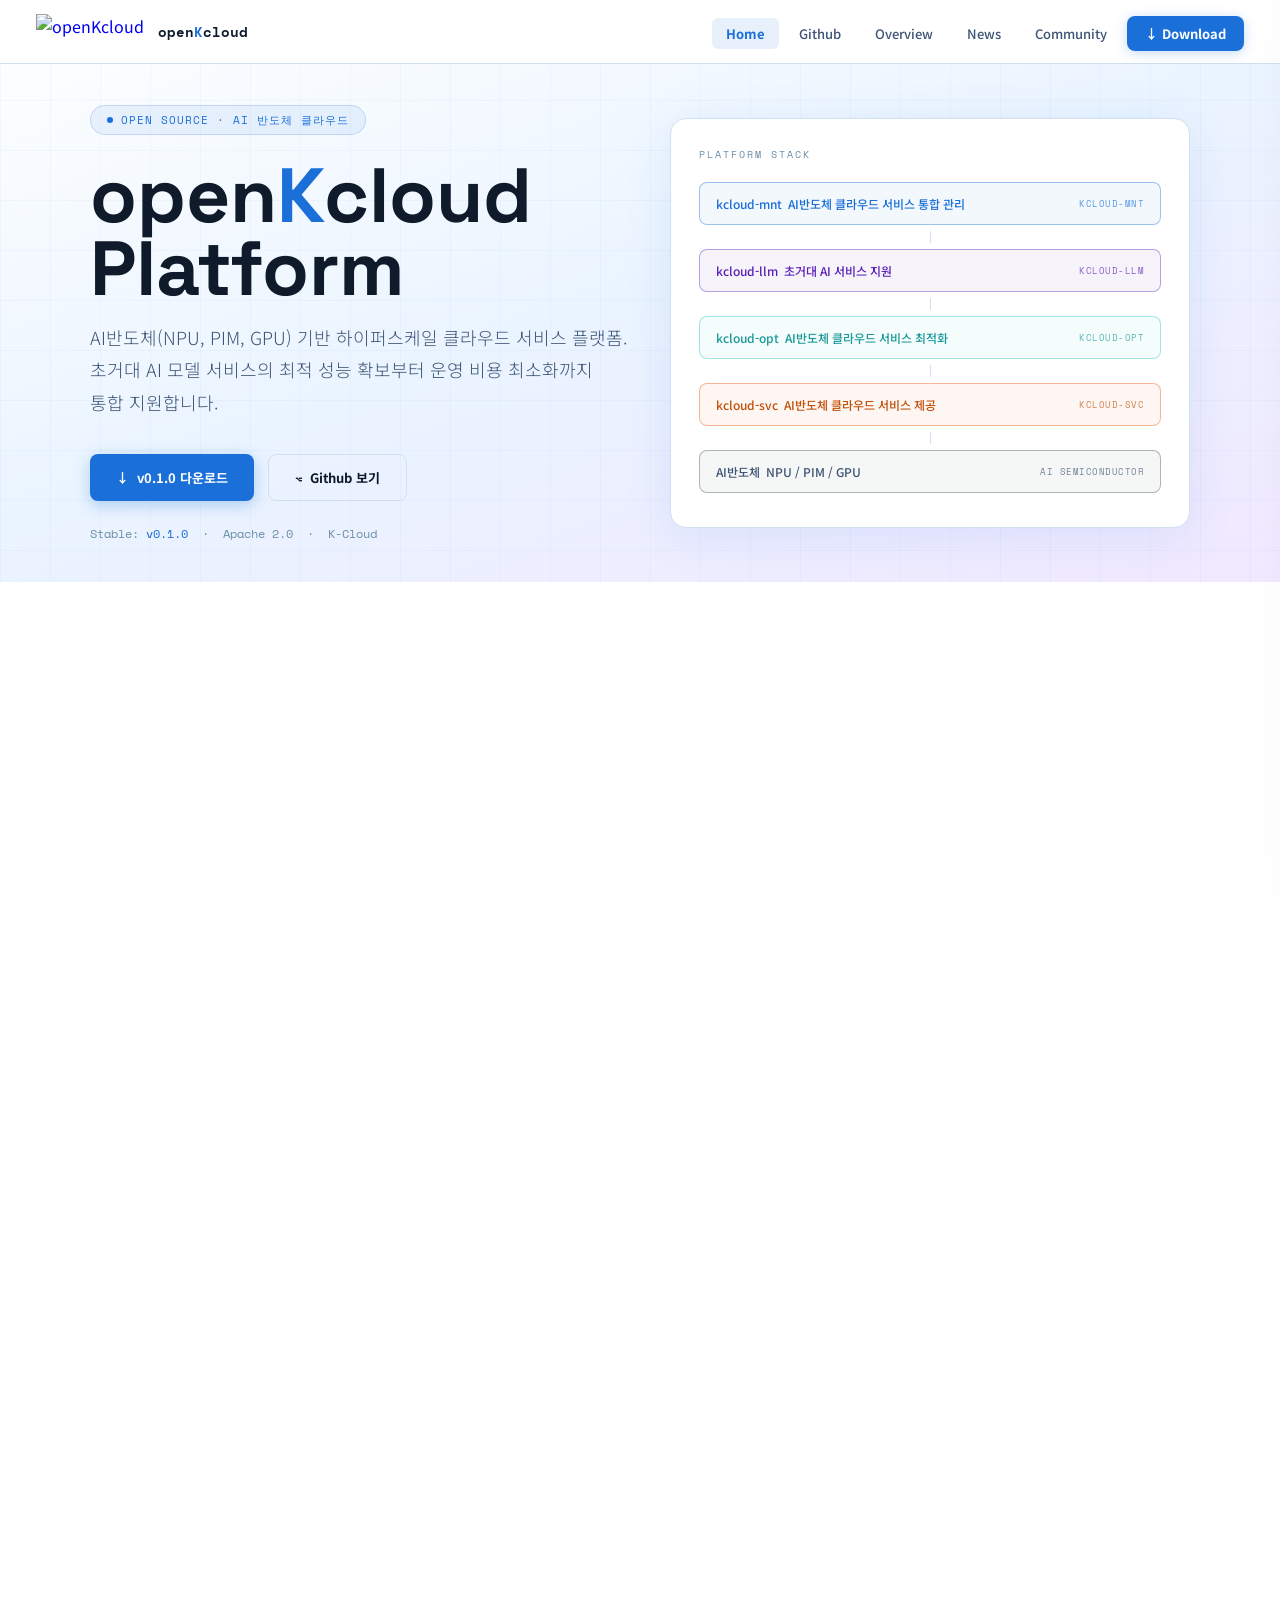
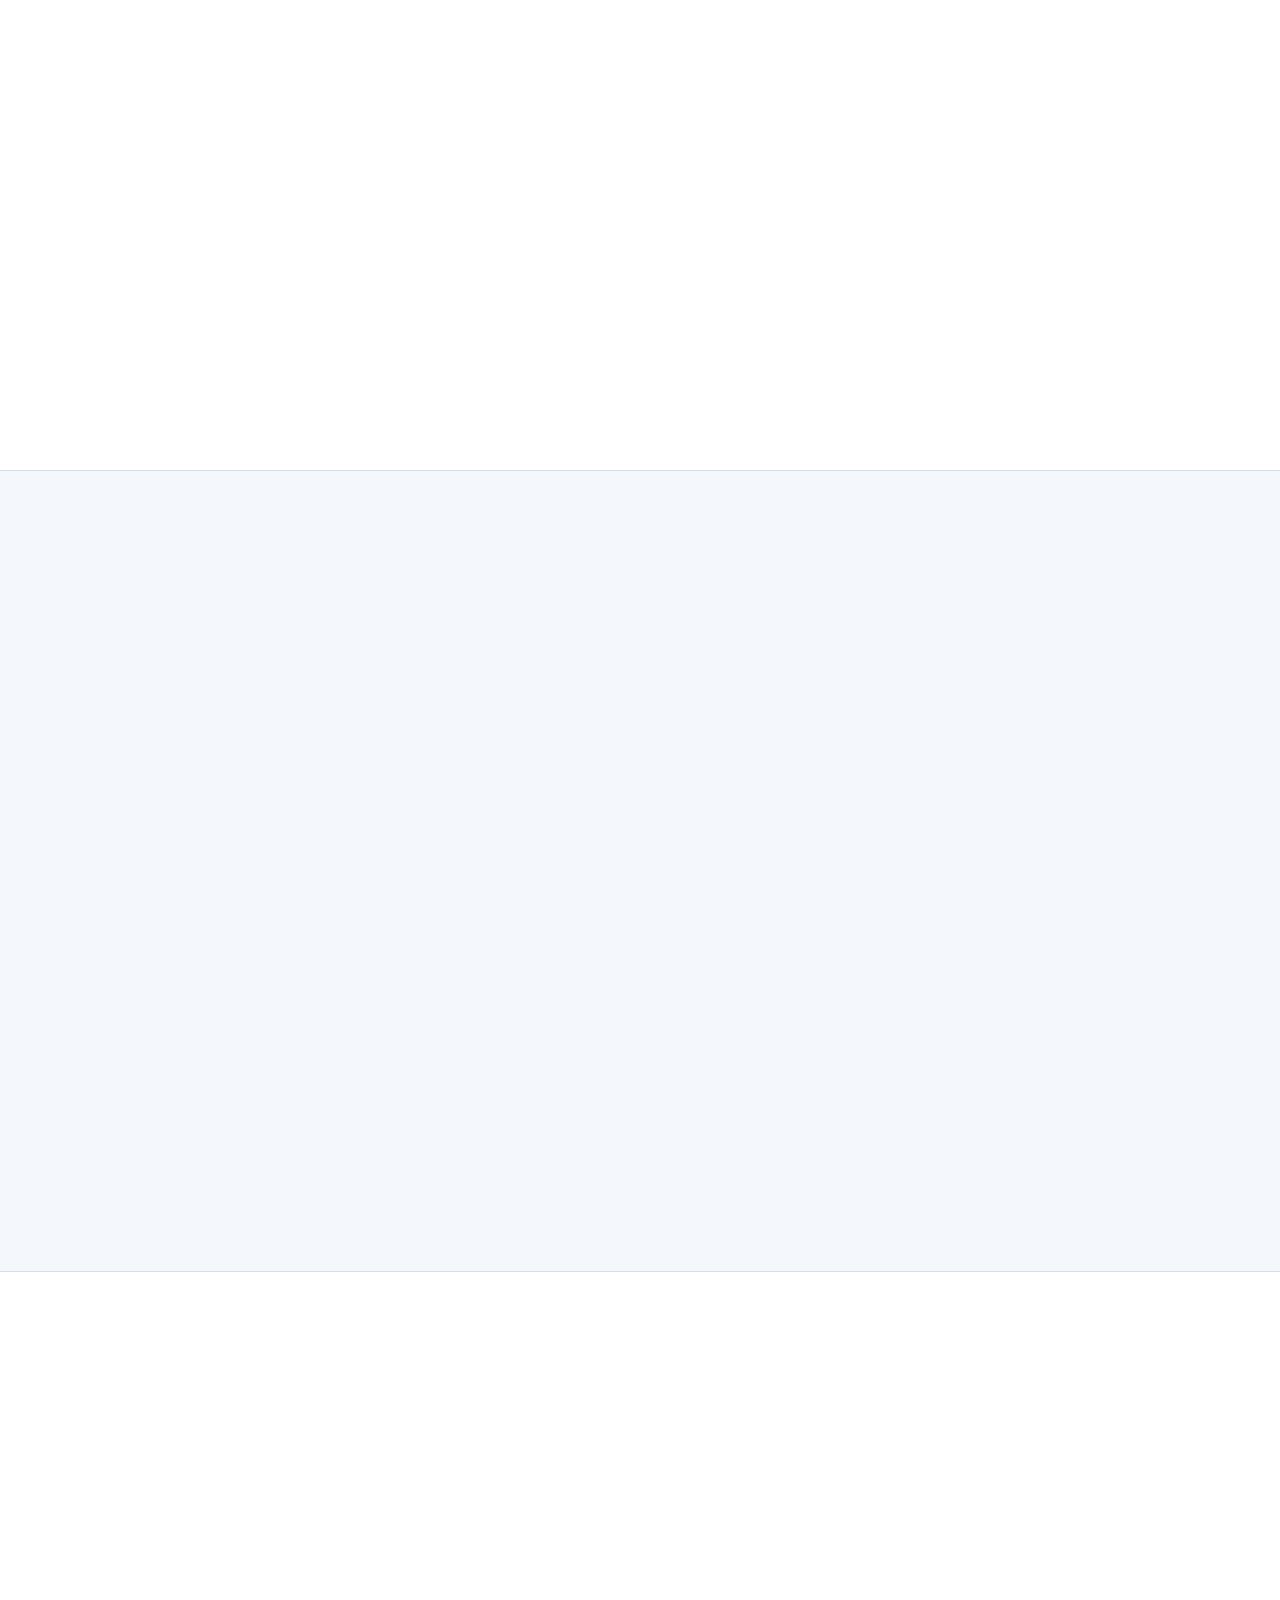
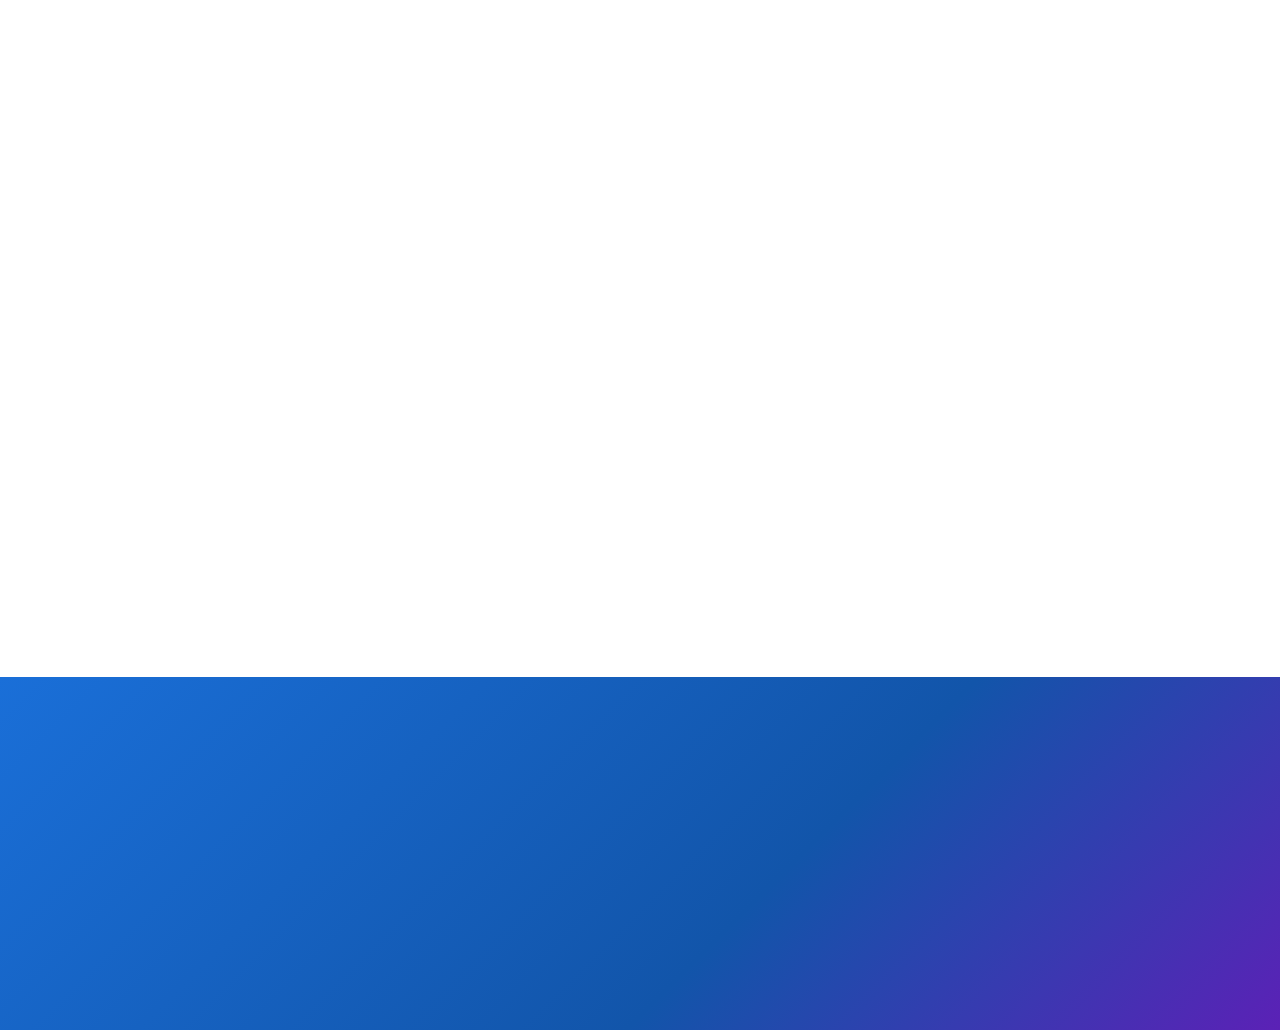
==== commit 3d1a0c14: "Update Home Latest NEWS" ====
--- a/index1.html
+++ b/index1.html
@@ -1118,6 +1118,24 @@
 
     <!-- Cards grid -->
     <div class="news-grid" id="news-grid">
+       <!-- BLOG 6 -->
+      <div class="news-card reveal" data-cat="blog" onclick="openNewsDrawer('news-collabday1-2026')">
+        <div class="news-card-img">
+           <img src="images/openkcloud_collabday1_2026.png" alt="openKcloud CollabDay1 2026" class="news-card-thumb">
+        </div>
+        <div class="news-card-body">
+          <div class="news-meta">
+            <span class="news-date">2026.06.05</span>
+            <span class="news-tag-pill tag-blog">미디어</span>
+          </div>
+          <div class="news-card-title">openKcloud CollabDay 2026 성황리 개최</div>
+          <p class="news-card-excerpt">클라우드 서비스 제공사(CSP), 관리형 서비스 제공사(MSP), 데이터센터 운영 사업자, AI 서비스 사업자 등 다양한 수요기관의 높은 관심과 적극적인 참여</p>
+          <div class="news-card-footer">
+            <span class="news-read-more">상세 보기</span>
+            <span class="news-source-badge">워크샵</span>
+          </div>
+        </div>
+      </div>
       <!-- BLOG 5 -->
       <div class="news-card reveal" data-cat="blog" onclick="openNewsDrawer('news-collabday-2026')">
         <div class="news-card-img">
